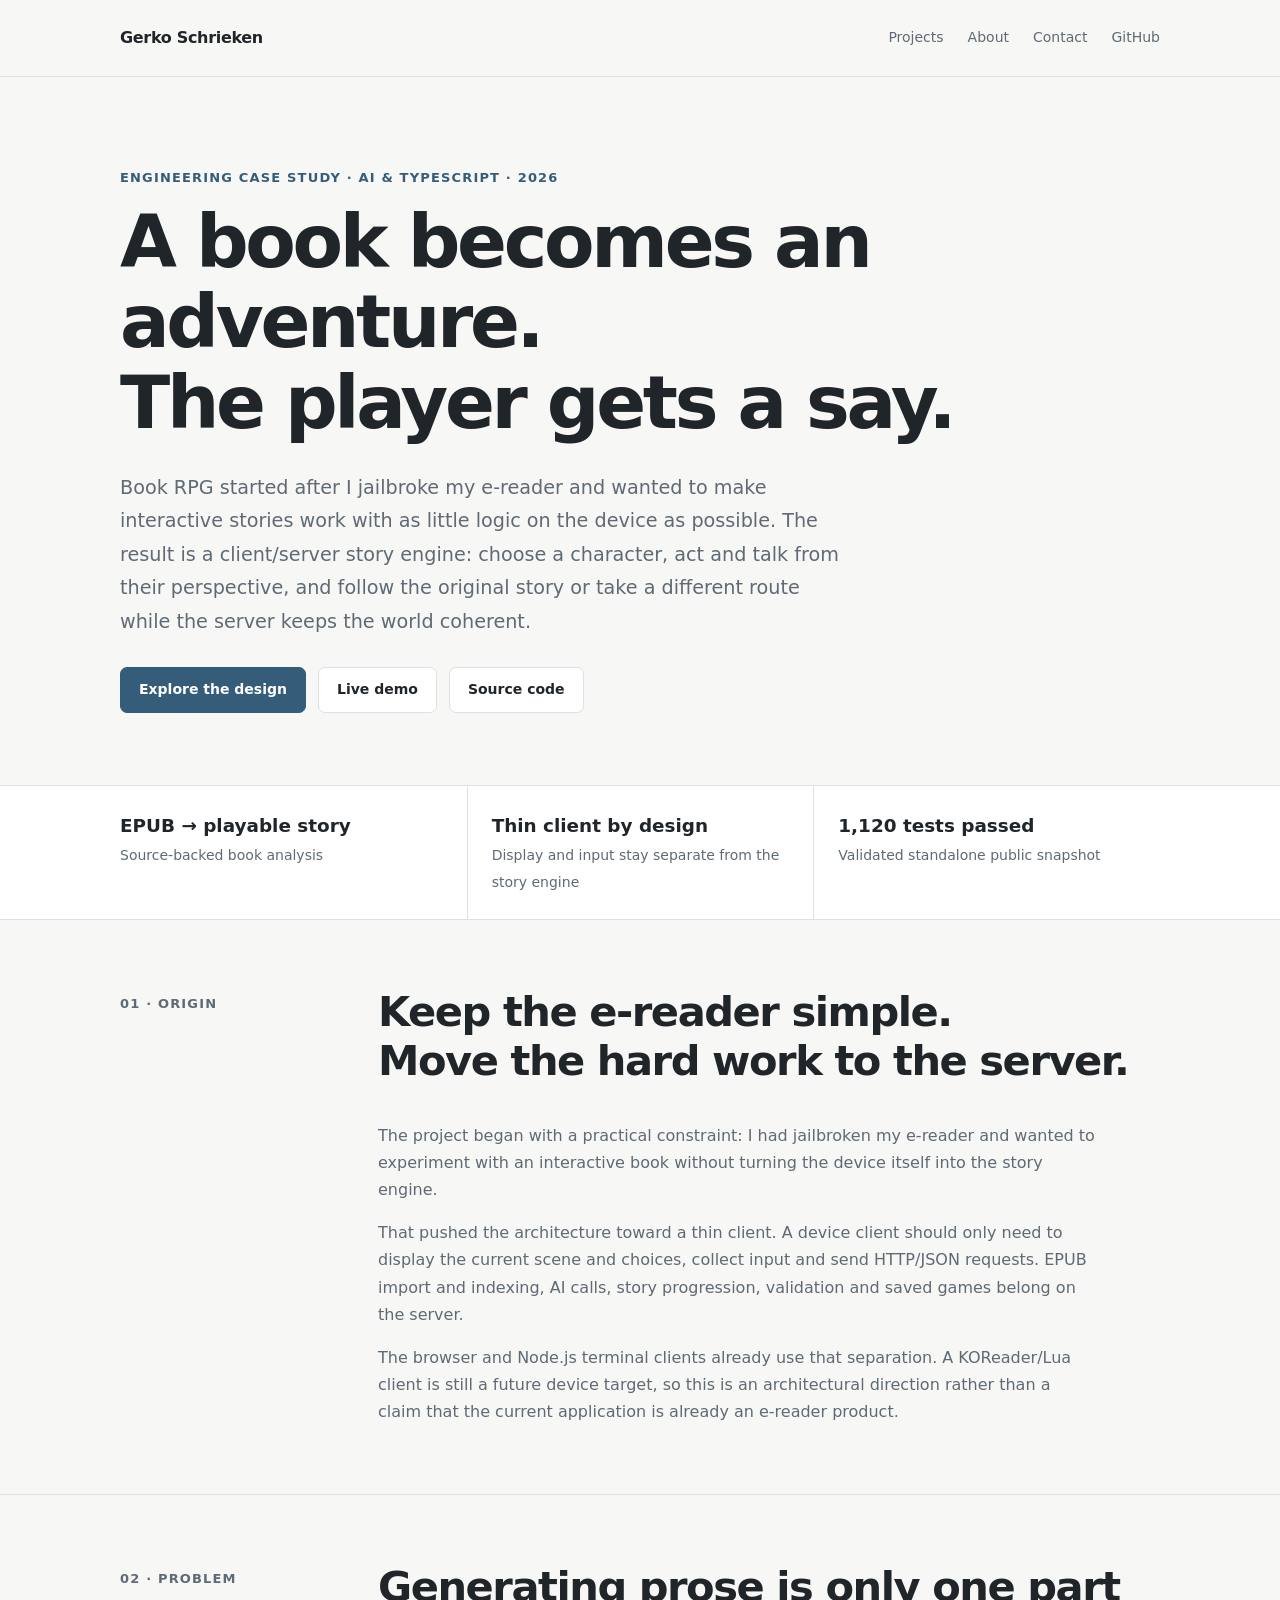
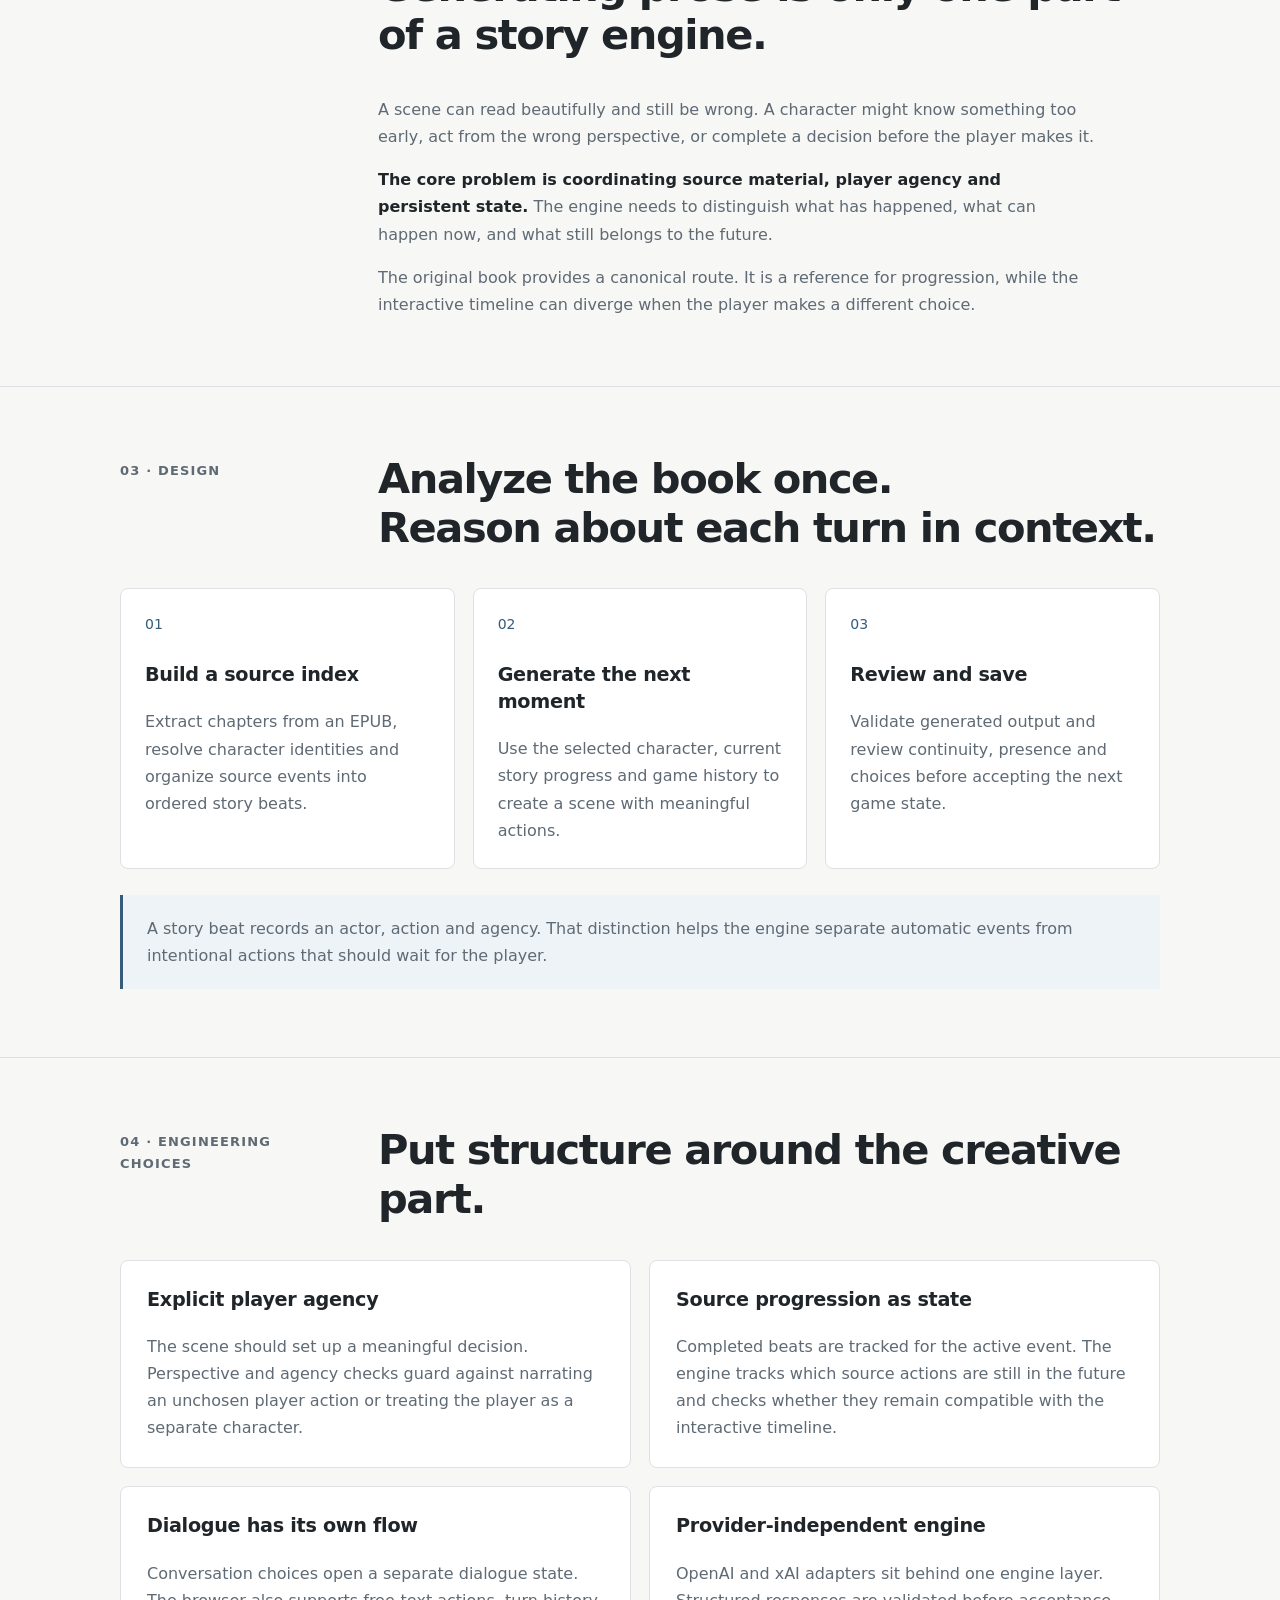
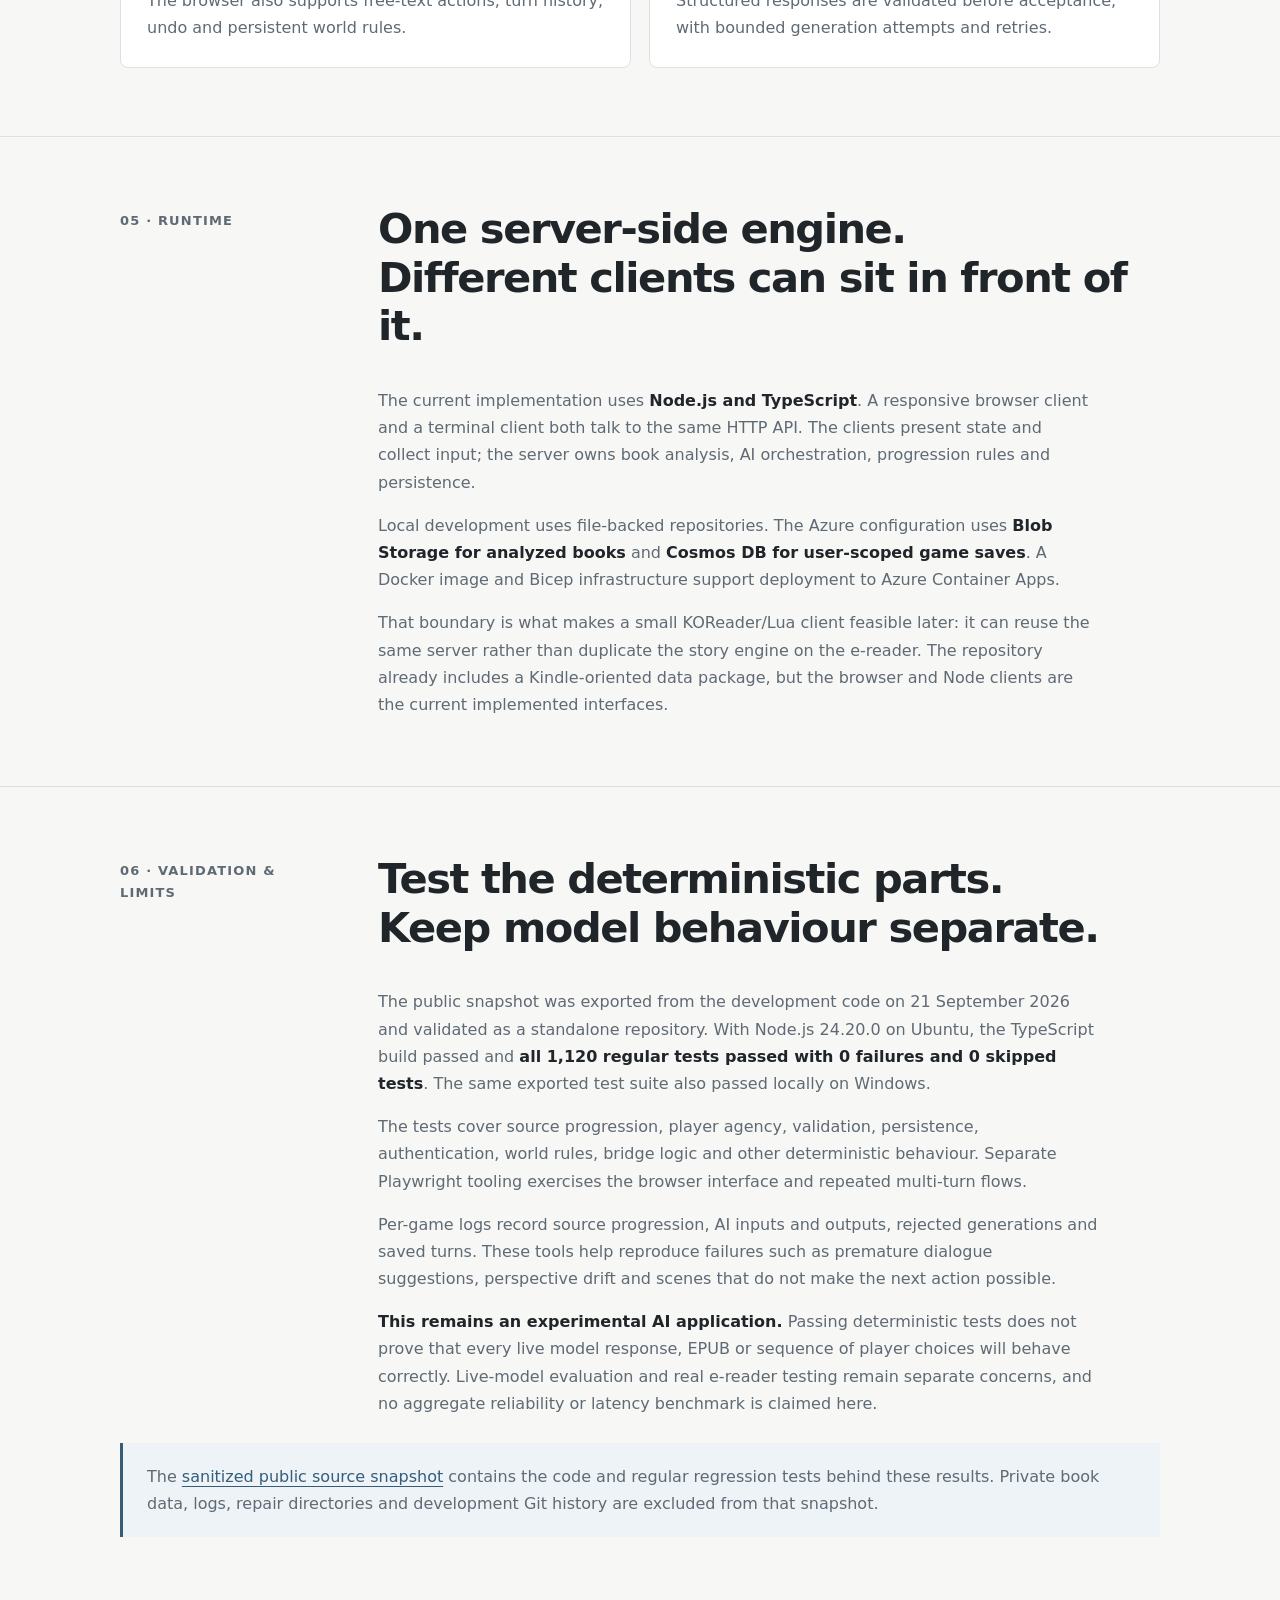
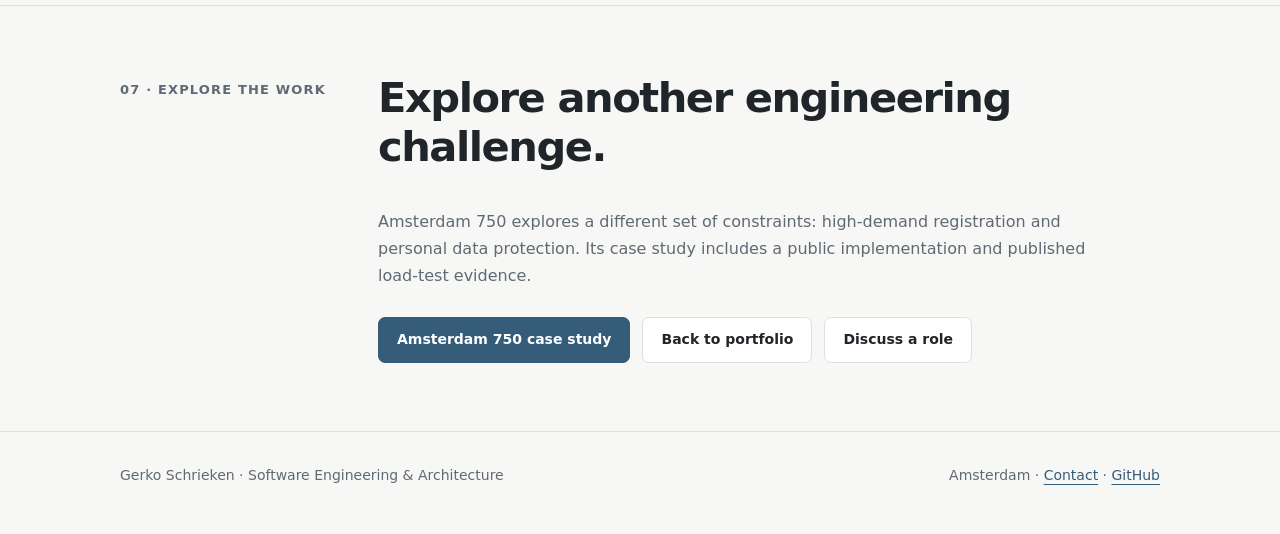
==== book-rpg/index.html @ 4be0a195 "Link Book RPG case study to live demo" ====
<!doctype html><html lang="en"><head><meta charset="utf-8"><meta name="viewport" content="width=device-width,initial-scale=1"><title>Book RPG — Engineering Case Study | Gerko Schrieken</title><meta name="description" content="How a jailbroken e-reader led to a thin-client story engine for EPUB books, with source-aware progression, player agency and a validated TypeScript implementation."><meta property="og:title" content="Book RPG — Engineering Case Study | Gerko Schrieken"><meta property="og:description" content="How a jailbroken e-reader led to a thin-client story engine for EPUB books, with source-aware progression, player agency and a validated TypeScript implementation."><meta property="og:type" content="website"><link rel="icon" href="../favicon.svg"><link rel="stylesheet" href="../styles.css"></head><body><a class="skip" href="#main">Skip to content</a><header class="topbar"><div class="shell topbar-inner"><a class="brand" href="../">Gerko Schrieken</a><nav class="nav" aria-label="Main navigation"><a href="../#projects">Projects</a><a href="../#about">About</a><a href="../#contact">Contact</a><a href="https://github.com/Gozzy82">GitHub</a></nav></div></header><main id="main"><section class="hero shell"><p class="kicker">Engineering case study · AI &amp; TypeScript · 2026</p><h1>A book becomes an adventure.<br>The player gets a say.</h1><p class="hero-copy">Book RPG started after I jailbroke my e-reader and wanted to make interactive stories work with as little logic on the device as possible. The result is a client/server story engine: choose a character, act and talk from their perspective, and follow the original story or take a different route while the server keeps the world coherent.</p><div class="actions"><a class="button primary" href="#design">Explore the design</a><a class="button" href="https://ca-bookrpg-dev.redcliff-978f3203.westeurope.azurecontainerapps.io/">Live demo</a><a class="button" href="https://github.com/Gozzy82/book-rpg-public">Source code</a></div></section>
<div class="strip"><div class="shell strip-inner"><div><strong>EPUB → playable story</strong><span>Source-backed book analysis</span></div><div><strong>Thin client by design</strong><span>Display and input stay separate from the story engine</span></div><div><strong>1,120 tests passed</strong><span>Validated standalone public snapshot</span></div></div></div>
<section class="section" id="origin"><div class="shell"><div class="section-head"><span class="label">01 · Origin</span><h2>Keep the e-reader simple.<br>Move the hard work to the server.</h2></div><div class="content"><p>The project began with a practical constraint: I had jailbroken my e-reader and wanted to experiment with an interactive book without turning the device itself into the story engine.</p><p>That pushed the architecture toward a thin client. A device client should only need to display the current scene and choices, collect input and send HTTP/JSON requests. EPUB import and indexing, AI calls, story progression, validation and saved games belong on the server.</p><p>The browser and Node.js terminal clients already use that separation. A KOReader/Lua client is still a future device target, so this is an architectural direction rather than a claim that the current application is already an e-reader product.</p></div></div></section>
<section class="section" id="problem"><div class="shell"><div class="section-head"><span class="label">02 · Problem</span><h2>Generating prose is only one part of a story engine.</h2></div><div class="content"><p>A scene can read beautifully and still be wrong. A character might know something too early, act from the wrong perspective, or complete a decision before the player makes it.</p><p><strong>The core problem is coordinating source material, player agency and persistent state.</strong> The engine needs to distinguish what has happened, what can happen now, and what still belongs to the future.</p><p>The original book provides a canonical route. It is a reference for progression, while the interactive timeline can diverge when the player makes a different choice.</p></div></div></section>
<section class="section" id="design"><div class="shell"><div class="section-head"><span class="label">03 · Design</span><h2>Analyze the book once.<br>Reason about each turn in context.</h2></div><ol class="process"><li><h3>Build a source index</h3><p>Extract chapters from an EPUB, resolve character identities and organize source events into ordered story beats.</p></li><li><h3>Generate the next moment</h3><p>Use the selected character, current story progress and game history to create a scene with meaningful actions.</p></li><li><h3>Review and save</h3><p>Validate generated output and review continuity, presence and choices before accepting the next game state.</p></li></ol><div class="note">A story beat records an actor, action and agency. That distinction helps the engine separate automatic events from intentional actions that should wait for the player.</div></div></section>
<section class="section"><div class="shell"><div class="section-head"><span class="label">04 · Engineering choices</span><h2>Put structure around the creative part.</h2></div><div class="grid"><article class="card"><h3>Explicit player agency</h3><p>The scene should set up a meaningful decision. Perspective and agency checks guard against narrating an unchosen player action or treating the player as a separate character.</p></article><article class="card"><h3>Source progression as state</h3><p>Completed beats are tracked for the active event. The engine tracks which source actions are still in the future and checks whether they remain compatible with the interactive timeline.</p></article><article class="card"><h3>Dialogue has its own flow</h3><p>Conversation choices open a separate dialogue state. The browser also supports free-text actions, turn history, undo and persistent world rules.</p></article><article class="card"><h3>Provider-independent engine</h3><p>OpenAI and xAI adapters sit behind one engine layer. Structured responses are validated before acceptance, with bounded generation attempts and retries.</p></article></div></div></section>
<section class="section"><div class="shell"><div class="section-head"><span class="label">05 · Runtime</span><h2>One server-side engine.<br>Different clients can sit in front of it.</h2></div><div class="content"><p>The current implementation uses <strong>Node.js and TypeScript</strong>. A responsive browser client and a terminal client both talk to the same HTTP API. The clients present state and collect input; the server owns book analysis, AI orchestration, progression rules and persistence.</p><p>Local development uses file-backed repositories. The Azure configuration uses <strong>Blob Storage for analyzed books</strong> and <strong>Cosmos DB for user-scoped game saves</strong>. A Docker image and Bicep infrastructure support deployment to Azure Container Apps.</p><p>That boundary is what makes a small KOReader/Lua client feasible later: it can reuse the same server rather than duplicate the story engine on the e-reader. The repository already includes a Kindle-oriented data package, but the browser and Node clients are the current implemented interfaces.</p></div></div></section>
<section class="section"><div class="shell"><div class="section-head"><span class="label">06 · Validation &amp; limits</span><h2>Test the deterministic parts.<br>Keep model behaviour separate.</h2></div><div class="content"><p>The public snapshot was exported from the development code on 21 September 2026 and validated as a standalone repository. With Node.js 24.20.0 on Ubuntu, the TypeScript build passed and <strong>all 1,120 regular tests passed with 0 failures and 0 skipped tests</strong>. The same exported test suite also passed locally on Windows.</p><p>The tests cover source progression, player agency, validation, persistence, authentication, world rules, bridge logic and other deterministic behaviour. Separate Playwright tooling exercises the browser interface and repeated multi-turn flows.</p><p>Per-game logs record source progression, AI inputs and outputs, rejected generations and saved turns. These tools help reproduce failures such as premature dialogue suggestions, perspective drift and scenes that do not make the next action possible.</p><p><strong>This remains an experimental AI application.</strong> Passing deterministic tests does not prove that every live model response, EPUB or sequence of player choices will behave correctly. Live-model evaluation and real e-reader testing remain separate concerns, and no aggregate reliability or latency benchmark is claimed here.</p></div><div class="note">The <a href="https://github.com/Gozzy82/book-rpg-public">sanitized public source snapshot</a> contains the code and regular regression tests behind these results. Private book data, logs, repair directories and development Git history are excluded from that snapshot.</div></div></section>
<section class="section"><div class="shell"><div class="section-head"><span class="label">07 · Explore the work</span><h2>Explore another engineering challenge.</h2></div><div class="content"><p>Amsterdam 750 explores a different set of constraints: high-demand registration and personal data protection. Its case study includes a public implementation and published load-test evidence.</p><div class="actions"><a class="button primary" href="https://gozzy82.github.io/amsterdam750-public/">Amsterdam 750 case study</a><a class="button" href="../">Back to portfolio</a><a class="button" href="../#contact">Discuss a role</a></div></div></div></section></main><footer class="footer"><div class="shell footer-inner"><span>Gerko Schrieken · Software Engineering &amp; Architecture</span><span>Amsterdam · <a href="../#contact">Contact</a> · <a href="https://github.com/Gozzy82">GitHub</a></span></div></footer></body></html>
---- styles.css ----
:root{--bg:#f7f7f5;--surface:#fff;--text:#20252a;--muted:#5f6a74;--line:#dde1e4;--accent:#355d7a;--soft:#edf3f7}*{box-sizing:border-box}html{scroll-behavior:smooth;scroll-padding-top:100px}body{margin:0;background:var(--bg);color:var(--text);font:16px/1.7 Inter,ui-sans-serif,system-ui,-apple-system,"Segoe UI",sans-serif}a{color:var(--accent);text-underline-offset:4px}a:hover{text-decoration-thickness:2px}a:focus-visible{outline:3px solid var(--accent);outline-offset:5px}.shell{width:min(1040px,calc(100% - 40px));margin:auto}.topbar{border-bottom:1px solid var(--line);background:var(--bg)}.topbar-inner{min-height:76px;display:flex;justify-content:space-between;align-items:center;gap:24px}.brand{font-weight:650;color:var(--text);text-decoration:none;letter-spacing:-.02em}.nav{display:flex;gap:24px;flex-wrap:wrap}.nav a{font-size:.875rem;color:var(--muted);text-decoration:none}.nav a[aria-current]{color:var(--accent);text-decoration:underline}.hero{padding:90px 0 72px}.kicker,.label{font-size:.8125rem;font-weight:650;letter-spacing:.09em;text-transform:uppercase;color:var(--accent)}h1,h2,h3,p{margin-top:0}h1{font-size:clamp(2.7rem,6.1vw,4.6rem);line-height:1.09;letter-spacing:-.045em;font-weight:650;max-width:890px;margin-bottom:28px}h2{font-size:clamp(1.8rem,3.5vw,2.6rem);line-height:1.17;letter-spacing:-.035em;font-weight:620}h3{font-size:1.2rem;line-height:1.4;letter-spacing:-.015em}.hero-copy{font-size:1.2rem;line-height:1.75;color:var(--muted);max-width:720px}.actions{display:flex;gap:12px;flex-wrap:wrap;margin-top:28px}.button{display:inline-flex;align-items:center;min-height:46px;padding:8px 18px;border:1px solid var(--line);border-radius:7px;background:white;text-decoration:none;color:var(--text);font-size:.875rem;font-weight:600}.primary{background:var(--accent);border-color:var(--accent);color:white}.button:hover{border-color:var(--accent)}.section{border-top:1px solid var(--line);padding:68px 0}.section-head{display:grid;grid-template-columns:210px 1fr;gap:48px;margin-bottom:36px}.section-head h2{margin:0}.section-head .label{color:var(--muted);padding-top:5px}.projects{display:grid;grid-template-columns:1fr 1fr;gap:22px}.project{background:var(--surface);border:1px solid var(--line);border-radius:9px;padding:30px;display:flex;flex-direction:column;border-top:3px solid var(--accent)}.project .number{font-size:.8125rem;letter-spacing:.06em;color:var(--muted);margin-bottom:30px}.project h3{font-size:2rem;margin-bottom:12px}.project p{color:var(--muted)}.project .actions{margin-top:auto;padding-top:12px}.tags{display:flex;gap:8px 14px;flex-wrap:wrap;margin:8px 0 26px;font-size:.875rem;color:var(--accent)}.evidence{border-block:1px solid var(--line);padding:16px 0;margin:4px 0 22px;font-size:.875rem;color:var(--muted)}.evidence strong{color:var(--text)}.content{max-width:720px;margin-left:258px;color:var(--muted)}.content strong{color:var(--text)}.content p:last-child{margin-bottom:0}.grid{display:grid;grid-template-columns:1fr 1fr;gap:18px}.card{border:1px solid var(--line);border-radius:8px;background:white;padding:26px}.card p{color:var(--muted);margin-bottom:0}.strip{background:white;border-top:1px solid var(--line)}.strip-inner{display:grid;grid-template-columns:repeat(3,1fr)}.strip-inner div{padding:24px}.strip-inner div:first-child{padding-left:0}.strip-inner div+div{border-left:1px solid var(--line)}.strip strong{display:block;font-size:1.15rem}.strip span{font-size:.875rem;color:var(--muted)}.note{background:var(--soft);border-left:3px solid var(--accent);padding:20px 24px;color:var(--muted);margin-top:26px}.process{list-style:none;padding:0;margin:0;display:grid;grid-template-columns:repeat(3,1fr);gap:18px;counter-reset:step}.process li{padding:24px;background:white;border:1px solid var(--line);border-radius:8px;counter-increment:step}.process li:before{content:'0' counter(step);color:var(--accent);font-size:.875rem;display:block;margin-bottom:25px}.process p{color:var(--muted);margin:0}.footer{border-top:1px solid var(--line);padding:32px 0 46px;color:var(--muted);font-size:.875rem}.footer-inner{display:flex;justify-content:space-between;gap:20px;flex-wrap:wrap}.skip{position:absolute;left:20px;top:-100px;padding:10px;background:white;z-index:20}.skip:focus{top:10px}code{font-size:.9em;overflow-wrap:anywhere}@media(max-width:720px){.topbar-inner{align-items:flex-start;padding-block:20px;flex-direction:column;gap:10px}.nav{gap:18px}.hero{padding:54px 0}.section{padding:48px 0}.section-head{grid-template-columns:1fr;gap:12px}.content{margin-left:0}.projects,.grid,.process{grid-template-columns:1fr}.project{padding:24px}.strip-inner{grid-template-columns:1fr}.strip-inner div,.strip-inner div:first-child{padding:18px 0}.strip-inner div+div{border-left:0;border-top:1px solid var(--line)}}@media(prefers-reduced-motion:reduce){html{scroll-behavior:auto}}

/* Keep the availability note visible without introducing a new visual theme. */
.availability {
  border-left: 3px solid var(--accent);
  padding-left: 14px;
  color: var(--text);
  font-weight: 600;
  max-width: 720px;
}
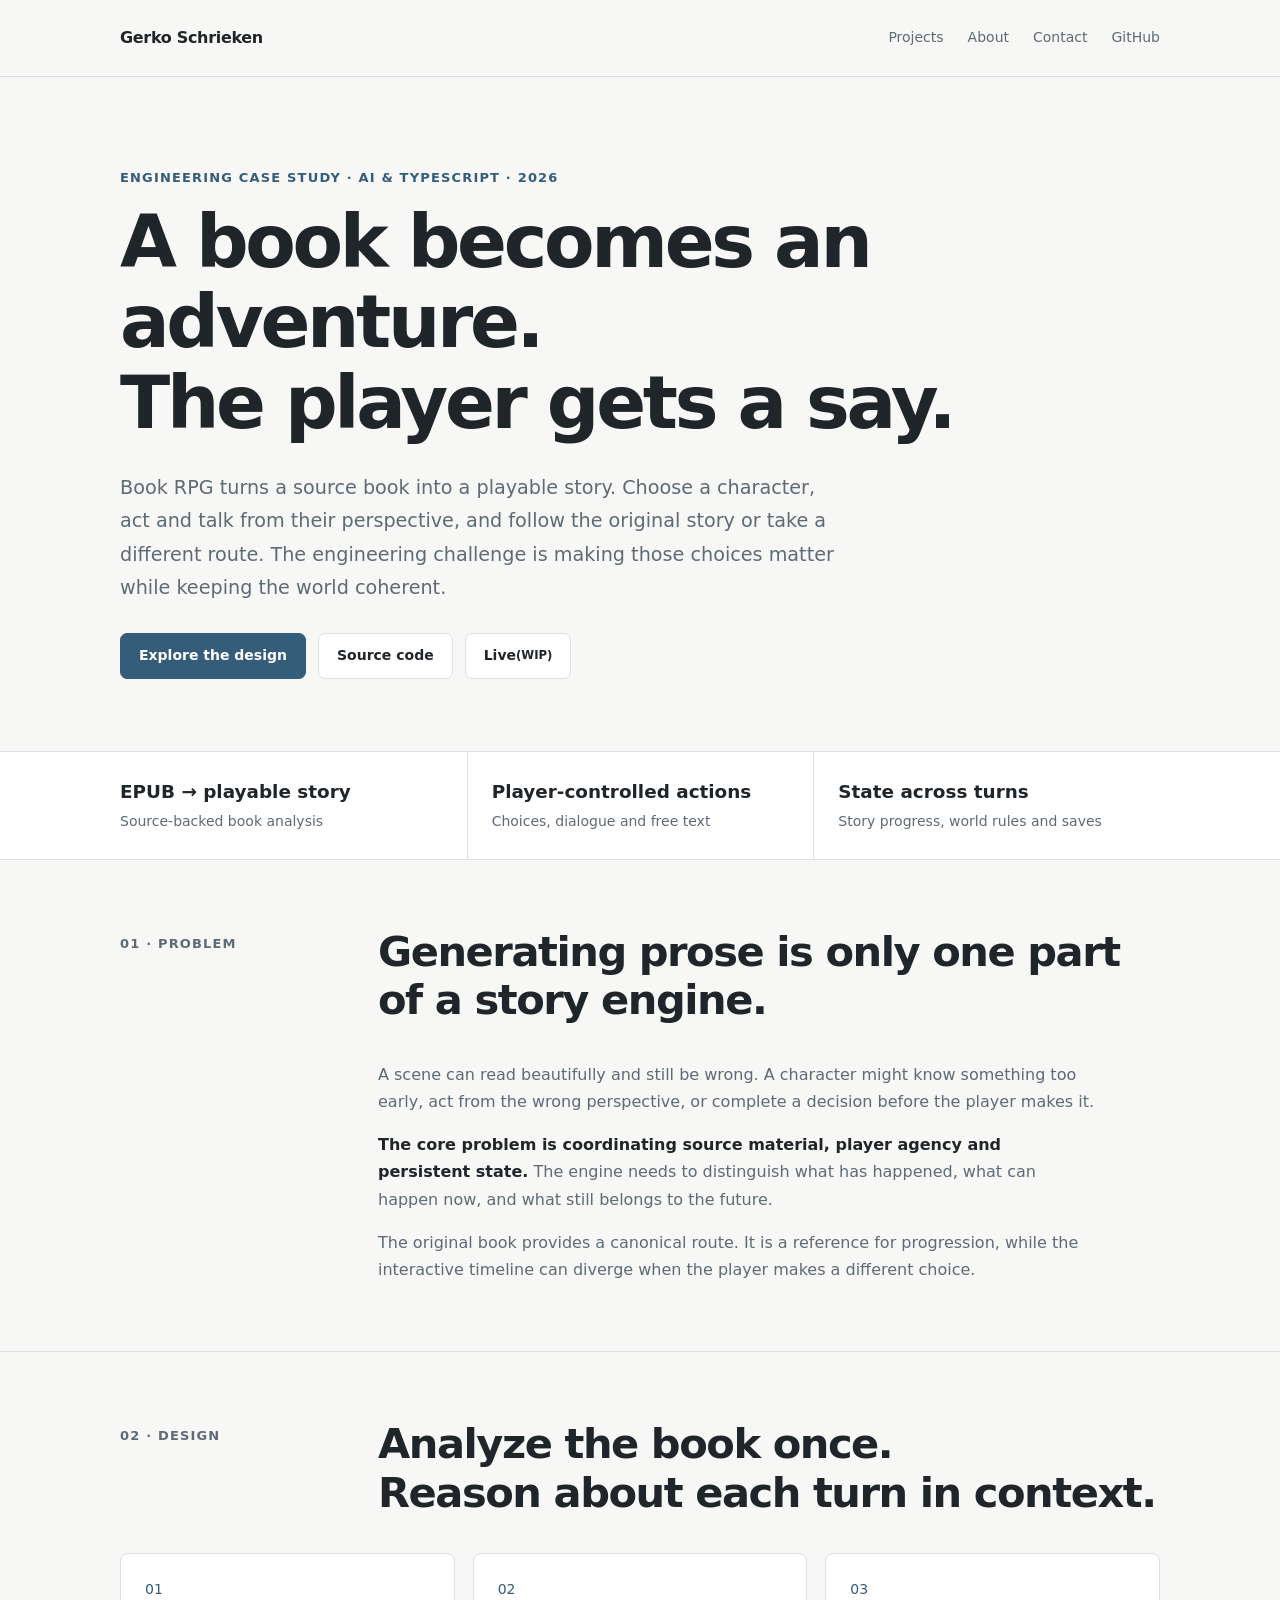
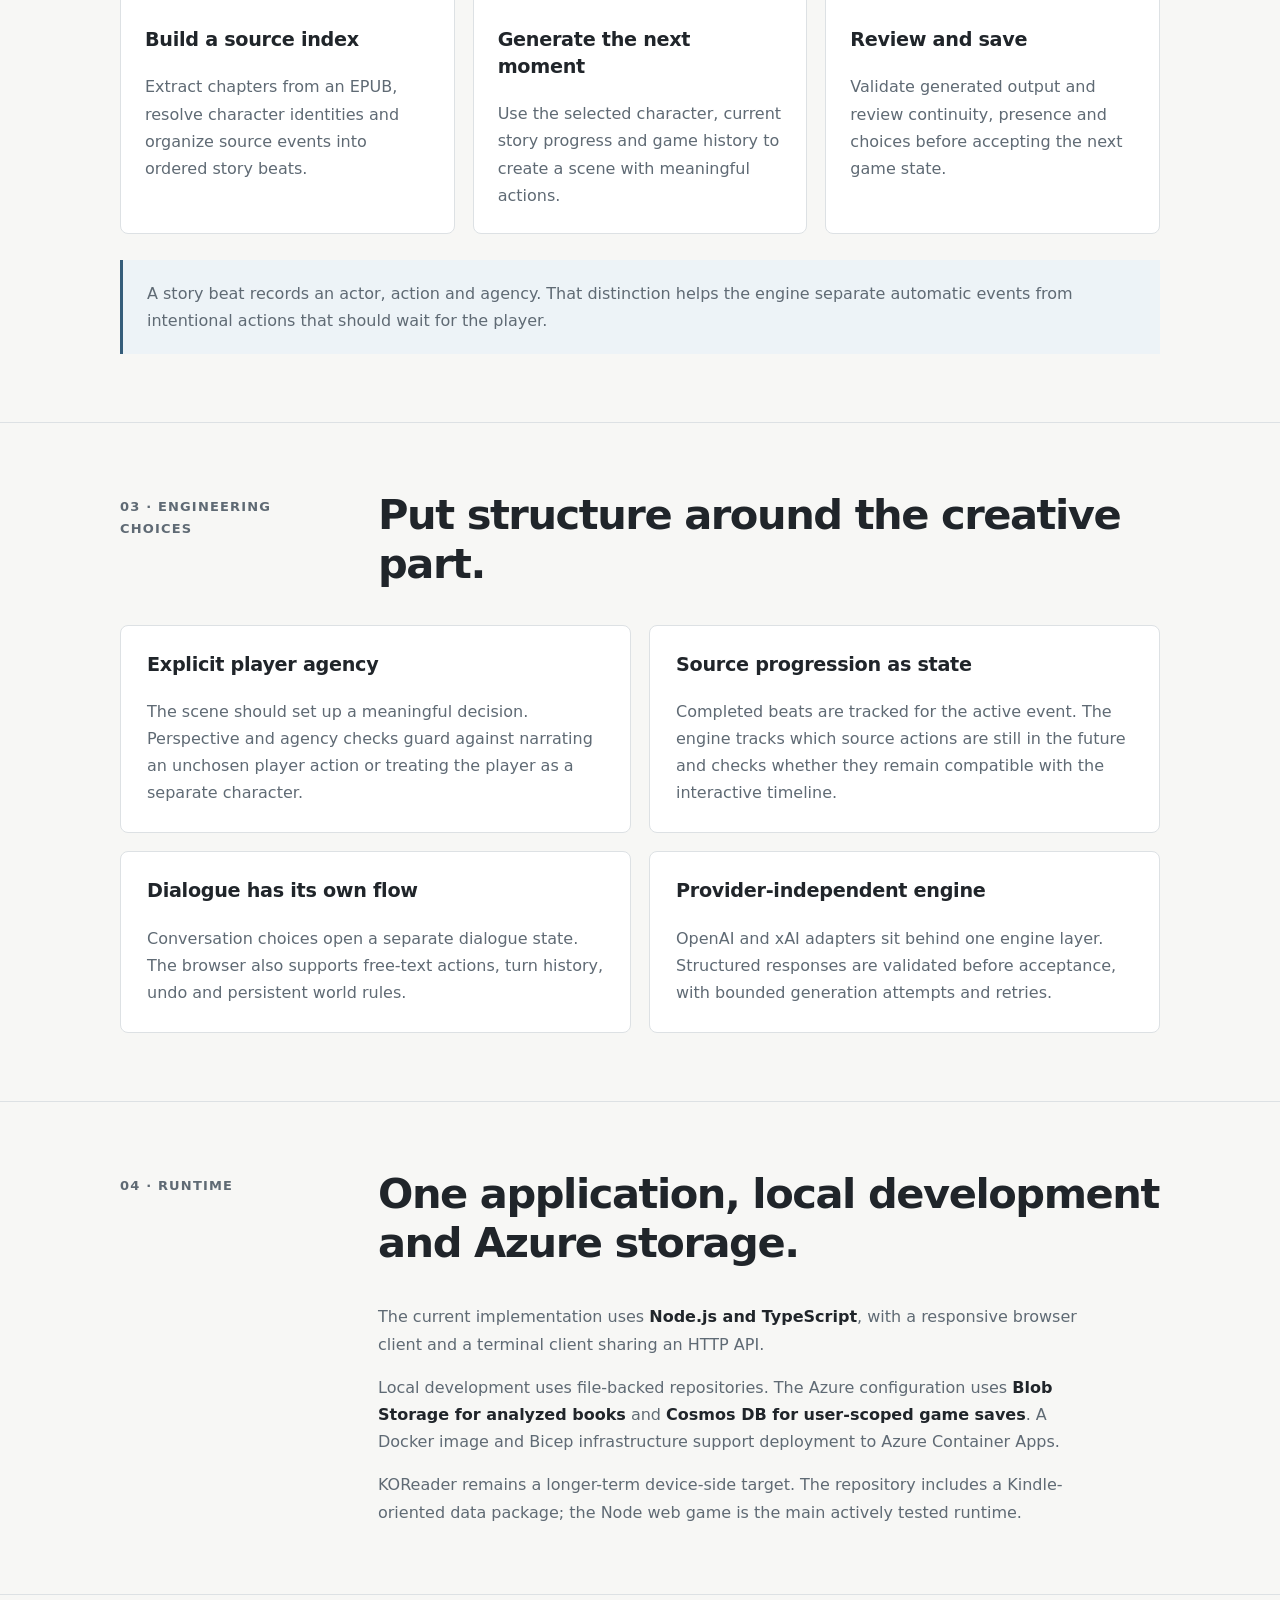
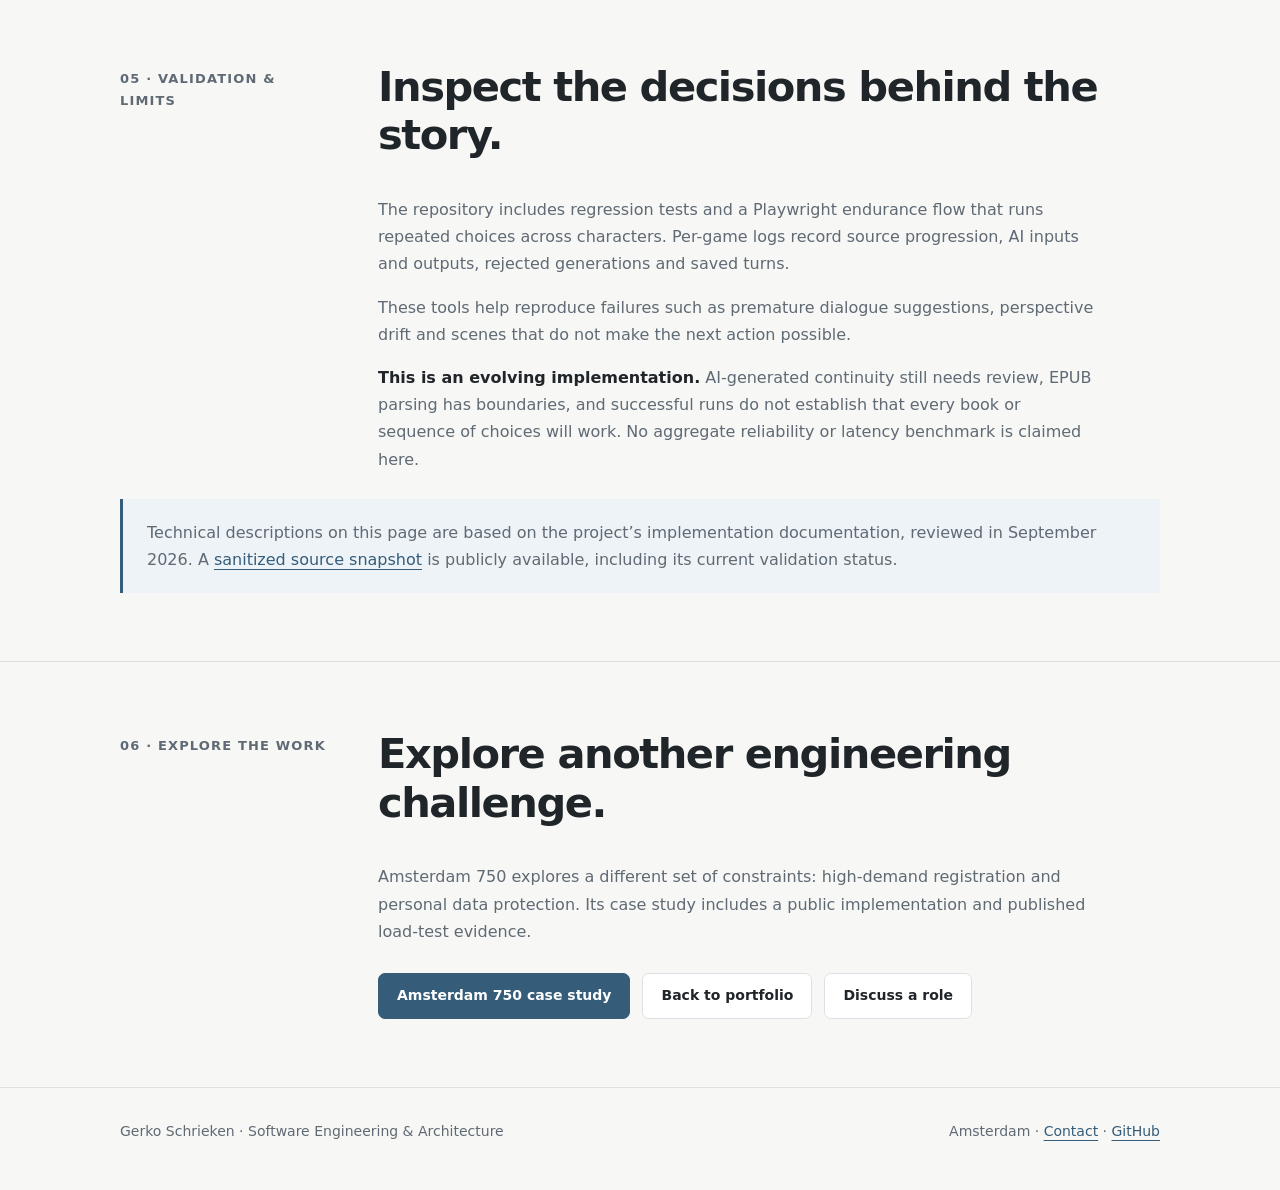
==== commit 23687bee: "url erbij" ====
--- a/book-rpg/index.html
+++ b/book-rpg/index.html
@@ -1,9 +1,12 @@
-<!doctype html><html lang="en"><head><meta charset="utf-8"><meta name="viewport" content="width=device-width,initial-scale=1"><title>Book RPG — Engineering Case Study | Gerko Schrieken</title><meta name="description" content="How a jailbroken e-reader led to a thin-client story engine for EPUB books, with source-aware progression, player agency and a validated TypeScript implementation."><meta property="og:title" content="Book RPG — Engineering Case Study | Gerko Schrieken"><meta property="og:description" content="How a jailbroken e-reader led to a thin-client story engine for EPUB books, with source-aware progression, player agency and a validated TypeScript implementation."><meta property="og:type" content="website"><link rel="icon" href="../favicon.svg"><link rel="stylesheet" href="../styles.css"></head><body><a class="skip" href="#main">Skip to content</a><header class="topbar"><div class="shell topbar-inner"><a class="brand" href="../">Gerko Schrieken</a><nav class="nav" aria-label="Main navigation"><a href="../#projects">Projects</a><a href="../#about">About</a><a href="../#contact">Contact</a><a href="https://github.com/Gozzy82">GitHub</a></nav></div></header><main id="main"><section class="hero shell"><p class="kicker">Engineering case study · AI &amp; TypeScript · 2026</p><h1>A book becomes an adventure.<br>The player gets a say.</h1><p class="hero-copy">Book RPG started after I jailbroke my e-reader and wanted to make interactive stories work with as little logic on the device as possible. The result is a client/server story engine: choose a character, act and talk from their perspective, and follow the original story or take a different route while the server keeps the world coherent.</p><div class="actions"><a class="button primary" href="#design">Explore the design</a><a class="button" href="https://ca-bookrpg-dev.redcliff-978f3203.westeurope.azurecontainerapps.io/">Live demo</a><a class="button" href="https://github.com/Gozzy82/book-rpg-public">Source code</a></div></section>
-<div class="strip"><div class="shell strip-inner"><div><strong>EPUB → playable story</strong><span>Source-backed book analysis</span></div><div><strong>Thin client by design</strong><span>Display and input stay separate from the story engine</span></div><div><strong>1,120 tests passed</strong><span>Validated standalone public snapshot</span></div></div></div>
-<section class="section" id="origin"><div class="shell"><div class="section-head"><span class="label">01 · Origin</span><h2>Keep the e-reader simple.<br>Move the hard work to the server.</h2></div><div class="content"><p>The project began with a practical constraint: I had jailbroken my e-reader and wanted to experiment with an interactive book without turning the device itself into the story engine.</p><p>That pushed the architecture toward a thin client. A device client should only need to display the current scene and choices, collect input and send HTTP/JSON requests. EPUB import and indexing, AI calls, story progression, validation and saved games belong on the server.</p><p>The browser and Node.js terminal clients already use that separation. A KOReader/Lua client is still a future device target, so this is an architectural direction rather than a claim that the current application is already an e-reader product.</p></div></div></section>
-<section class="section" id="problem"><div class="shell"><div class="section-head"><span class="label">02 · Problem</span><h2>Generating prose is only one part of a story engine.</h2></div><div class="content"><p>A scene can read beautifully and still be wrong. A character might know something too early, act from the wrong perspective, or complete a decision before the player makes it.</p><p><strong>The core problem is coordinating source material, player agency and persistent state.</strong> The engine needs to distinguish what has happened, what can happen now, and what still belongs to the future.</p><p>The original book provides a canonical route. It is a reference for progression, while the interactive timeline can diverge when the player makes a different choice.</p></div></div></section>
-<section class="section" id="design"><div class="shell"><div class="section-head"><span class="label">03 · Design</span><h2>Analyze the book once.<br>Reason about each turn in context.</h2></div><ol class="process"><li><h3>Build a source index</h3><p>Extract chapters from an EPUB, resolve character identities and organize source events into ordered story beats.</p></li><li><h3>Generate the next moment</h3><p>Use the selected character, current story progress and game history to create a scene with meaningful actions.</p></li><li><h3>Review and save</h3><p>Validate generated output and review continuity, presence and choices before accepting the next game state.</p></li></ol><div class="note">A story beat records an actor, action and agency. That distinction helps the engine separate automatic events from intentional actions that should wait for the player.</div></div></section>
-<section class="section"><div class="shell"><div class="section-head"><span class="label">04 · Engineering choices</span><h2>Put structure around the creative part.</h2></div><div class="grid"><article class="card"><h3>Explicit player agency</h3><p>The scene should set up a meaningful decision. Perspective and agency checks guard against narrating an unchosen player action or treating the player as a separate character.</p></article><article class="card"><h3>Source progression as state</h3><p>Completed beats are tracked for the active event. The engine tracks which source actions are still in the future and checks whether they remain compatible with the interactive timeline.</p></article><article class="card"><h3>Dialogue has its own flow</h3><p>Conversation choices open a separate dialogue state. The browser also supports free-text actions, turn history, undo and persistent world rules.</p></article><article class="card"><h3>Provider-independent engine</h3><p>OpenAI and xAI adapters sit behind one engine layer. Structured responses are validated before acceptance, with bounded generation attempts and retries.</p></article></div></div></section>
-<section class="section"><div class="shell"><div class="section-head"><span class="label">05 · Runtime</span><h2>One server-side engine.<br>Different clients can sit in front of it.</h2></div><div class="content"><p>The current implementation uses <strong>Node.js and TypeScript</strong>. A responsive browser client and a terminal client both talk to the same HTTP API. The clients present state and collect input; the server owns book analysis, AI orchestration, progression rules and persistence.</p><p>Local development uses file-backed repositories. The Azure configuration uses <strong>Blob Storage for analyzed books</strong> and <strong>Cosmos DB for user-scoped game saves</strong>. A Docker image and Bicep infrastructure support deployment to Azure Container Apps.</p><p>That boundary is what makes a small KOReader/Lua client feasible later: it can reuse the same server rather than duplicate the story engine on the e-reader. The repository already includes a Kindle-oriented data package, but the browser and Node clients are the current implemented interfaces.</p></div></div></section>
-<section class="section"><div class="shell"><div class="section-head"><span class="label">06 · Validation &amp; limits</span><h2>Test the deterministic parts.<br>Keep model behaviour separate.</h2></div><div class="content"><p>The public snapshot was exported from the development code on 21 September 2026 and validated as a standalone repository. With Node.js 24.20.0 on Ubuntu, the TypeScript build passed and <strong>all 1,120 regular tests passed with 0 failures and 0 skipped tests</strong>. The same exported test suite also passed locally on Windows.</p><p>The tests cover source progression, player agency, validation, persistence, authentication, world rules, bridge logic and other deterministic behaviour. Separate Playwright tooling exercises the browser interface and repeated multi-turn flows.</p><p>Per-game logs record source progression, AI inputs and outputs, rejected generations and saved turns. These tools help reproduce failures such as premature dialogue suggestions, perspective drift and scenes that do not make the next action possible.</p><p><strong>This remains an experimental AI application.</strong> Passing deterministic tests does not prove that every live model response, EPUB or sequence of player choices will behave correctly. Live-model evaluation and real e-reader testing remain separate concerns, and no aggregate reliability or latency benchmark is claimed here.</p></div><div class="note">The <a href="https://github.com/Gozzy82/book-rpg-public">sanitized public source snapshot</a> contains the code and regular regression tests behind these results. Private book data, logs, repair directories and development Git history are excluded from that snapshot.</div></div></section>
-<section class="section"><div class="shell"><div class="section-head"><span class="label">07 · Explore the work</span><h2>Explore another engineering challenge.</h2></div><div class="content"><p>Amsterdam 750 explores a different set of constraints: high-demand registration and personal data protection. Its case study includes a public implementation and published load-test evidence.</p><div class="actions"><a class="button primary" href="https://gozzy82.github.io/amsterdam750-public/">Amsterdam 750 case study</a><a class="button" href="../">Back to portfolio</a><a class="button" href="../#contact">Discuss a role</a></div></div></div></section></main><footer class="footer"><div class="shell footer-inner"><span>Gerko Schrieken · Software Engineering &amp; Architecture</span><span>Amsterdam · <a href="../#contact">Contact</a> · <a href="https://github.com/Gozzy82">GitHub</a></span></div></footer></body></html>+<!doctype html><html lang="en"><head><meta charset="utf-8"><meta name="viewport" content="width=device-width,initial-scale=1"><title>Book RPG — Engineering Case Study | Gerko Schrieken</title><meta name="description" content="Turning EPUB books into playable stories with source-aware progression, player agency and persistent state."><meta property="og:title" content="Book RPG — Engineering Case Study | Gerko Schrieken"><meta property="og:description" content="Turning EPUB books into playable stories with source-aware progression, player agency and persistent state."><meta property="og:type" content="website"><link rel="icon" href="../favicon.svg"><link rel="stylesheet" href="../styles.css"></head><body><a class="skip" href="#main">Skip to content</a><header class="topbar"><div class="shell topbar-inner"><a class="brand" href="../">Gerko Schrieken</a><nav class="nav" aria-label="Main navigation"><a href="../#projects">Projects</a><a href="../#about">About</a><a href="../#contact">Contact</a><a href="https://github.com/Gozzy82">GitHub</a></nav></div></header><main id="main"><section class="hero shell"><p class="kicker">Engineering case study · AI &amp; TypeScript · 2026</p><h1>A book becomes an adventure.<br>The player gets a say.</h1><p class="hero-copy">Book RPG turns a source book into a playable story. Choose a character, act and talk from their perspective, and follow the original story or take a different route. The engineering challenge is making those choices matter while keeping the world coherent.</p><div class="actions"><a class="button primary" href="#design">Explore the design</a>
+
+<a class="button" href="https://github.com/Gozzy82/book-rpg-public">Source code</a>
+<a class="button" href="https://ca-bookrpg-dev.redcliff-978f3203.westeurope.azurecontainerapps.io/">Live<sup>(WIP)</sup></a>
+</div></section>
+<div class="strip"><div class="shell strip-inner"><div><strong>EPUB → playable story</strong><span>Source-backed book analysis</span></div><div><strong>Player-controlled actions</strong><span>Choices, dialogue and free text</span></div><div><strong>State across turns</strong><span>Story progress, world rules and saves</span></div></div></div>
+<section class="section" id="problem"><div class="shell"><div class="section-head"><span class="label">01 · Problem</span><h2>Generating prose is only one part of a story engine.</h2></div><div class="content"><p>A scene can read beautifully and still be wrong. A character might know something too early, act from the wrong perspective, or complete a decision before the player makes it.</p><p><strong>The core problem is coordinating source material, player agency and persistent state.</strong> The engine needs to distinguish what has happened, what can happen now, and what still belongs to the future.</p><p>The original book provides a canonical route. It is a reference for progression, while the interactive timeline can diverge when the player makes a different choice.</p></div></div></section>
+<section class="section" id="design"><div class="shell"><div class="section-head"><span class="label">02 · Design</span><h2>Analyze the book once.<br>Reason about each turn in context.</h2></div><ol class="process"><li><h3>Build a source index</h3><p>Extract chapters from an EPUB, resolve character identities and organize source events into ordered story beats.</p></li><li><h3>Generate the next moment</h3><p>Use the selected character, current story progress and game history to create a scene with meaningful actions.</p></li><li><h3>Review and save</h3><p>Validate generated output and review continuity, presence and choices before accepting the next game state.</p></li></ol><div class="note">A story beat records an actor, action and agency. That distinction helps the engine separate automatic events from intentional actions that should wait for the player.</div></div></section>
+<section class="section"><div class="shell"><div class="section-head"><span class="label">03 · Engineering choices</span><h2>Put structure around the creative part.</h2></div><div class="grid"><article class="card"><h3>Explicit player agency</h3><p>The scene should set up a meaningful decision. Perspective and agency checks guard against narrating an unchosen player action or treating the player as a separate character.</p></article><article class="card"><h3>Source progression as state</h3><p>Completed beats are tracked for the active event. The engine tracks which source actions are still in the future and checks whether they remain compatible with the interactive timeline.</p></article><article class="card"><h3>Dialogue has its own flow</h3><p>Conversation choices open a separate dialogue state. The browser also supports free-text actions, turn history, undo and persistent world rules.</p></article><article class="card"><h3>Provider-independent engine</h3><p>OpenAI and xAI adapters sit behind one engine layer. Structured responses are validated before acceptance, with bounded generation attempts and retries.</p></article></div></div></section>
+<section class="section"><div class="shell"><div class="section-head"><span class="label">04 · Runtime</span><h2>One application, local development and Azure storage.</h2></div><div class="content"><p>The current implementation uses <strong>Node.js and TypeScript</strong>, with a responsive browser client and a terminal client sharing an HTTP API.</p><p>Local development uses file-backed repositories. The Azure configuration uses <strong>Blob Storage for analyzed books</strong> and <strong>Cosmos DB for user-scoped game saves</strong>. A Docker image and Bicep infrastructure support deployment to Azure Container Apps.</p><p>KOReader remains a longer-term device-side target. The repository includes a Kindle-oriented data package; the Node web game is the main actively tested runtime.</p></div></div></section>
+<section class="section"><div class="shell"><div class="section-head"><span class="label">05 · Validation &amp; limits</span><h2>Inspect the decisions behind the story.</h2></div><div class="content"><p>The repository includes regression tests and a Playwright endurance flow that runs repeated choices across characters. Per-game logs record source progression, AI inputs and outputs, rejected generations and saved turns.</p><p>These tools help reproduce failures such as premature dialogue suggestions, perspective drift and scenes that do not make the next action possible.</p><p><strong>This is an evolving implementation.</strong> AI-generated continuity still needs review, EPUB parsing has boundaries, and successful runs do not establish that every book or sequence of choices will work. No aggregate reliability or latency benchmark is claimed here.</p></div><div class="note">Technical descriptions on this page are based on the project’s implementation documentation, reviewed in September 2026. A <a href="https://github.com/Gozzy82/book-rpg-public">sanitized source snapshot</a> is publicly available, including its current validation status.</div></div></section>
+<section class="section"><div class="shell"><div class="section-head"><span class="label">06 · Explore the work</span><h2>Explore another engineering challenge.</h2></div><div class="content"><p>Amsterdam 750 explores a different set of constraints: high-demand registration and personal data protection. Its case study includes a public implementation and published load-test evidence.</p><div class="actions"><a class="button primary" href="https://gozzy82.github.io/amsterdam750-public/">Amsterdam 750 case study</a><a class="button" href="../">Back to portfolio</a><a class="button" href="../#contact">Discuss a role</a></div></div></div></section></main><footer class="footer"><div class="shell footer-inner"><span>Gerko Schrieken · Software Engineering &amp; Architecture</span><span>Amsterdam · <a href="../#contact">Contact</a> · <a href="https://github.com/Gozzy82">GitHub</a></span></div></footer></body></html>
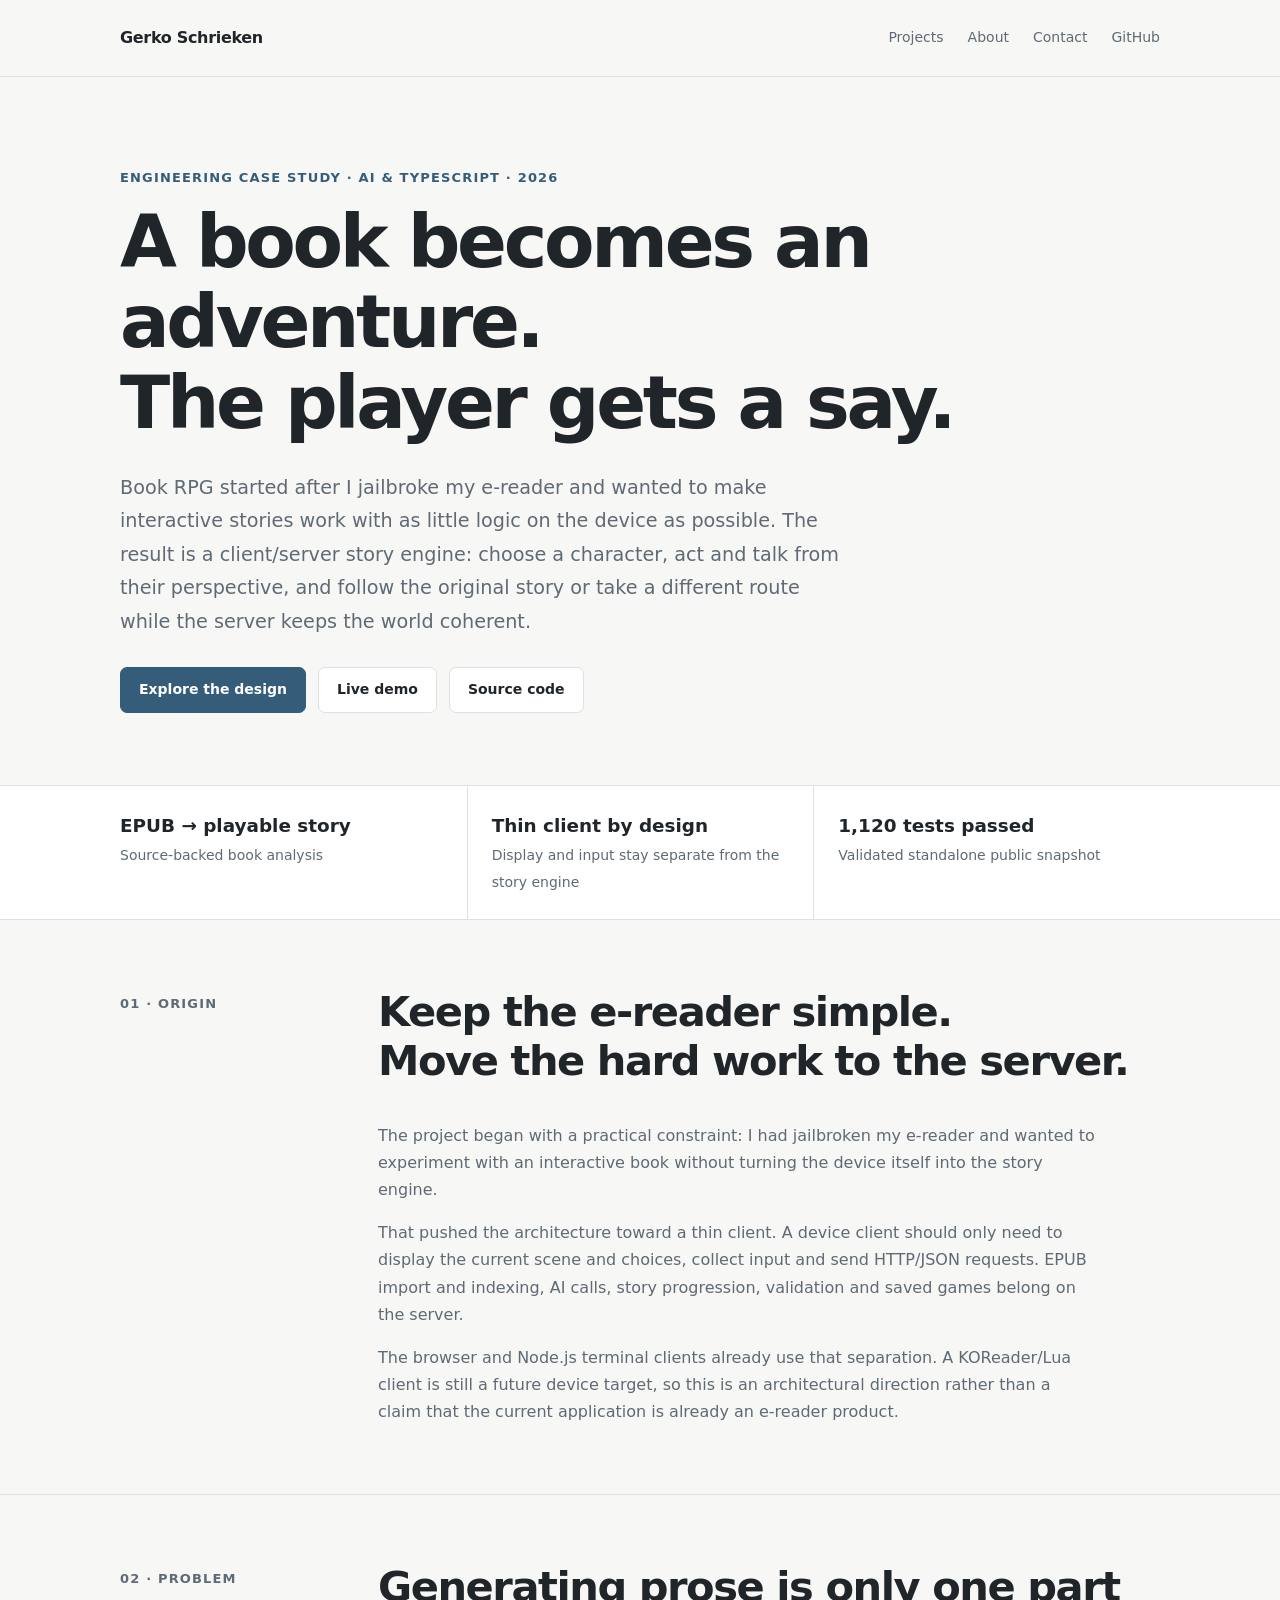
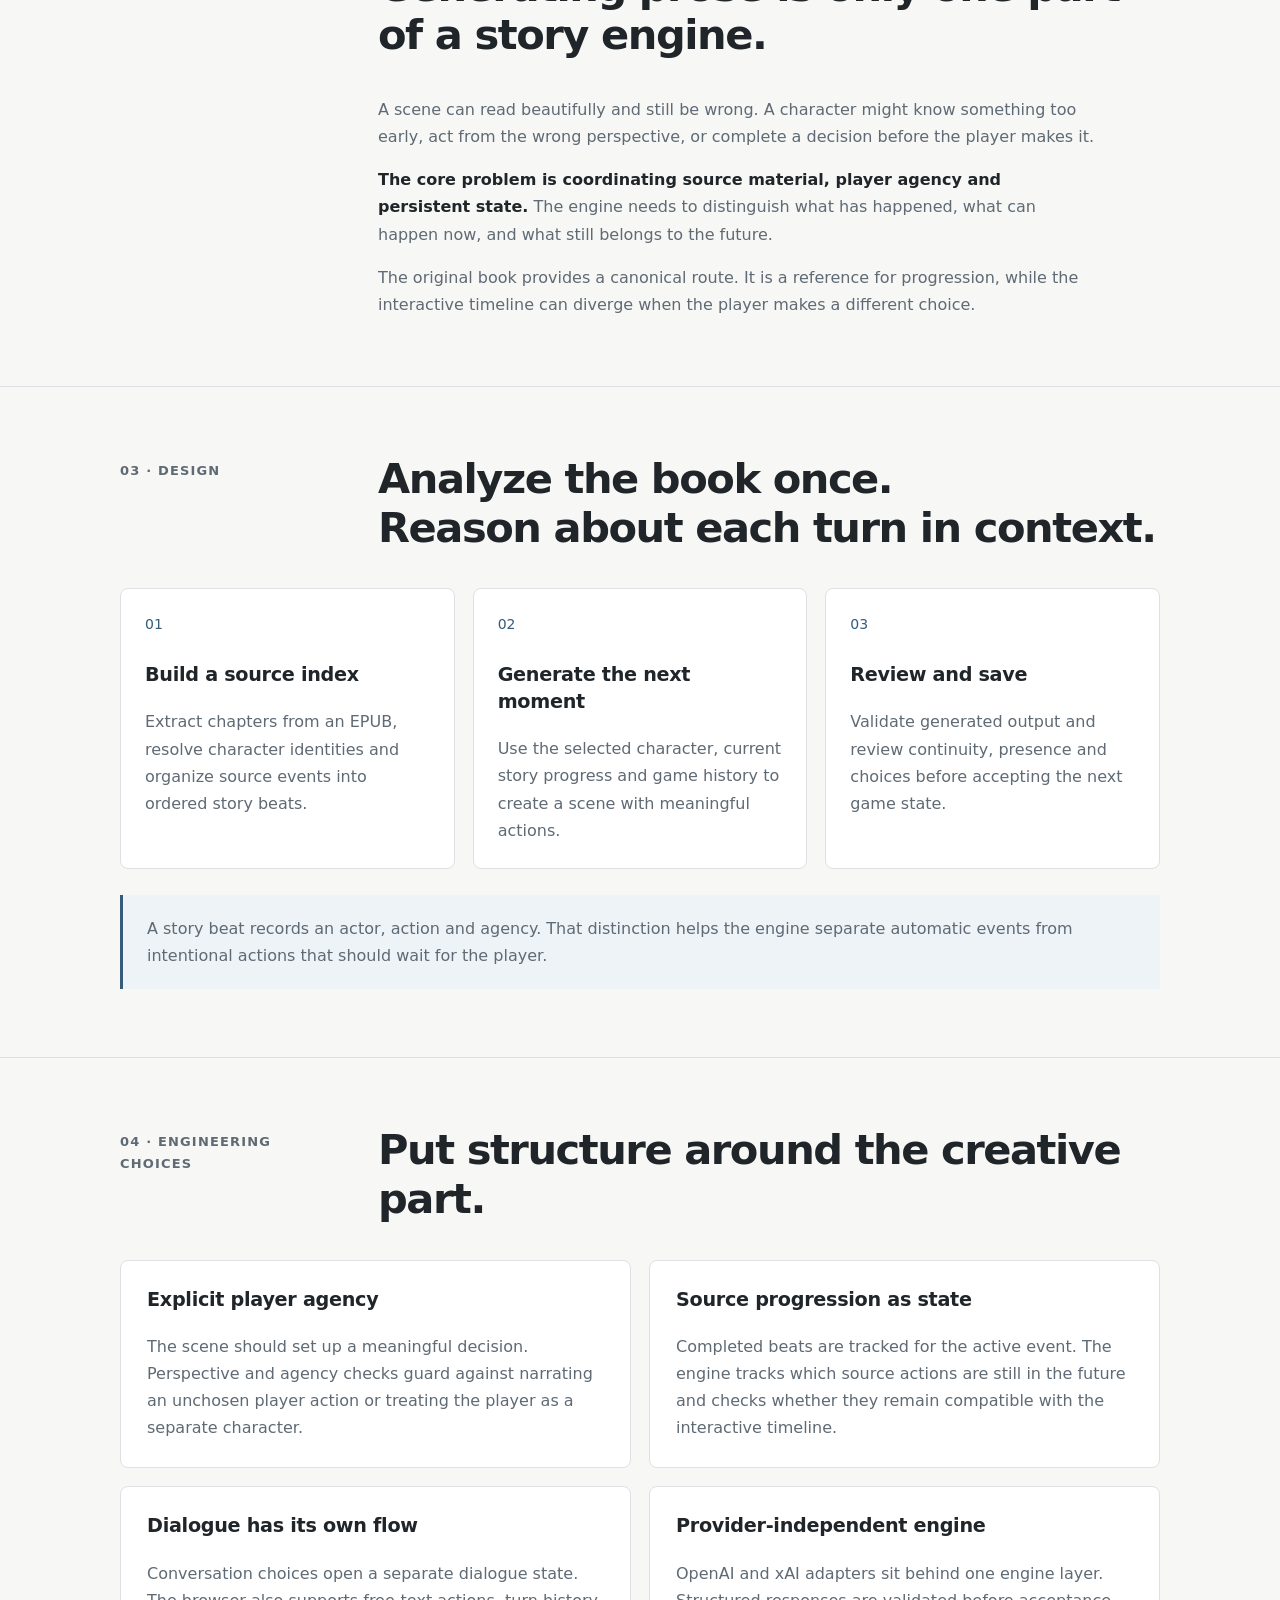
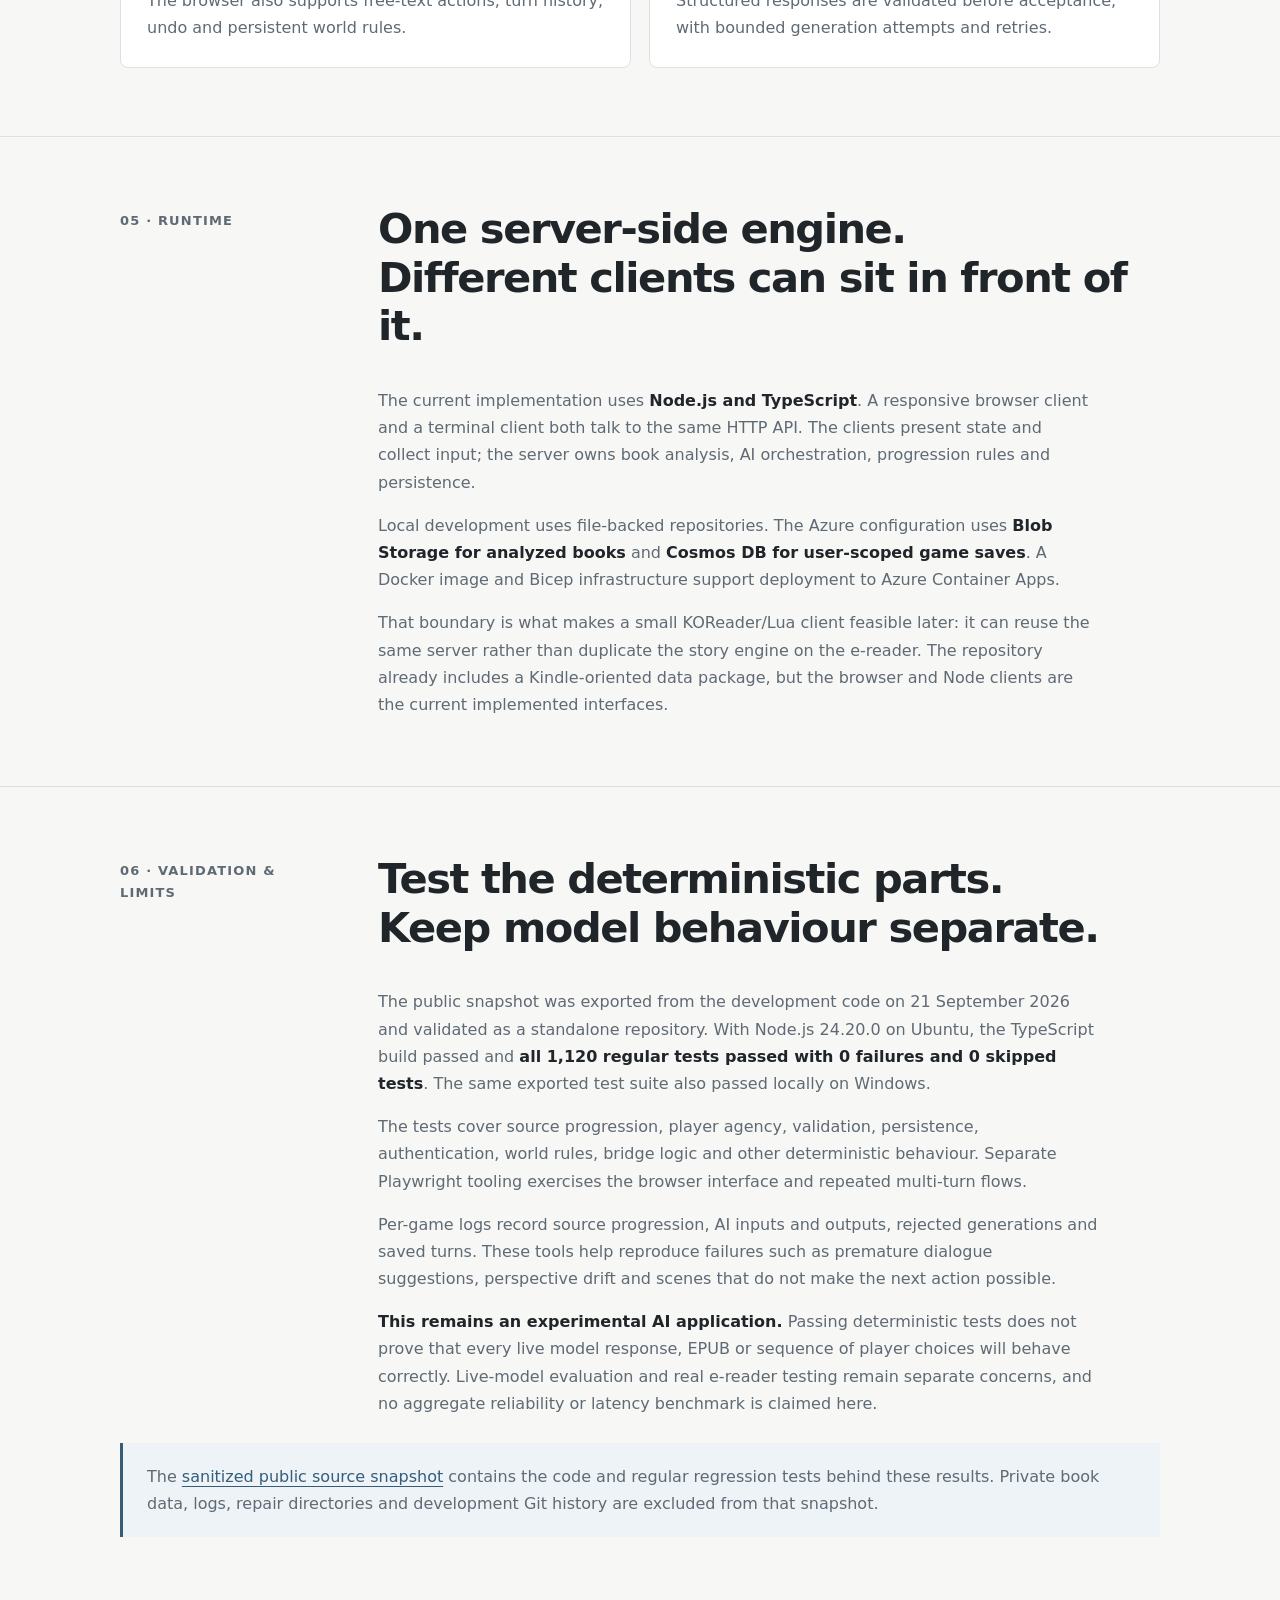
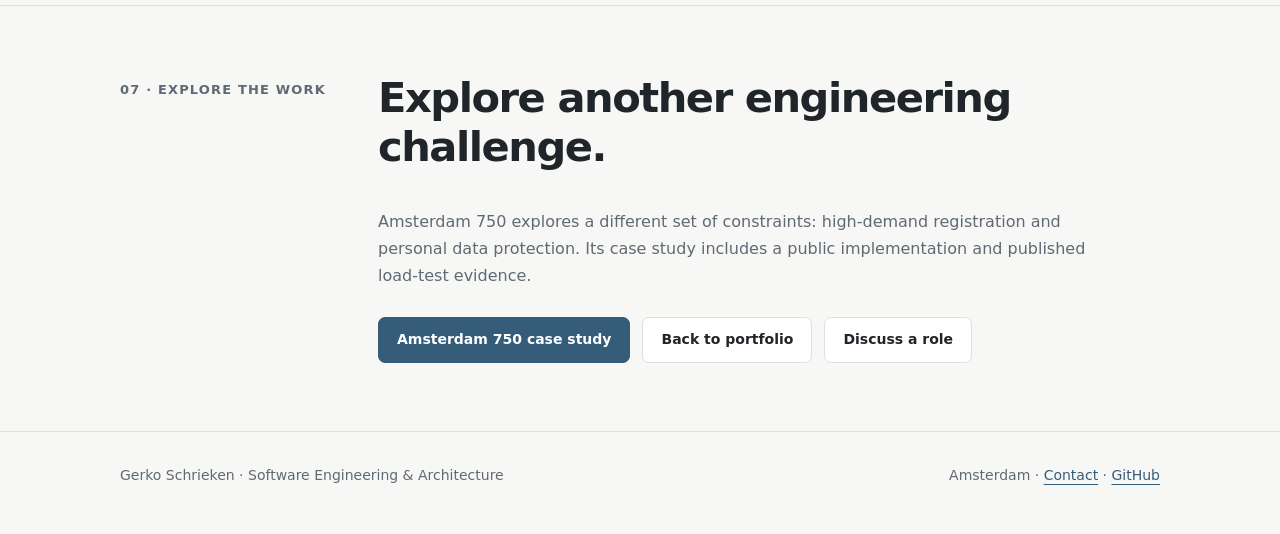
==== commit 35d727c3: "Merge pull request #4 from Gozzy82/add-book-rpg-live-demo Add live Book RPG demo link" ====
--- a/book-rpg/index.html
+++ b/book-rpg/index.html
@@ -1,12 +1,9 @@
-<!doctype html><html lang="en"><head><meta charset="utf-8"><meta name="viewport" content="width=device-width,initial-scale=1"><title>Book RPG — Engineering Case Study | Gerko Schrieken</title><meta name="description" content="Turning EPUB books into playable stories with source-aware progression, player agency and persistent state."><meta property="og:title" content="Book RPG — Engineering Case Study | Gerko Schrieken"><meta property="og:description" content="Turning EPUB books into playable stories with source-aware progression, player agency and persistent state."><meta property="og:type" content="website"><link rel="icon" href="../favicon.svg"><link rel="stylesheet" href="../styles.css"></head><body><a class="skip" href="#main">Skip to content</a><header class="topbar"><div class="shell topbar-inner"><a class="brand" href="../">Gerko Schrieken</a><nav class="nav" aria-label="Main navigation"><a href="../#projects">Projects</a><a href="../#about">About</a><a href="../#contact">Contact</a><a href="https://github.com/Gozzy82">GitHub</a></nav></div></header><main id="main"><section class="hero shell"><p class="kicker">Engineering case study · AI &amp; TypeScript · 2026</p><h1>A book becomes an adventure.<br>The player gets a say.</h1><p class="hero-copy">Book RPG turns a source book into a playable story. Choose a character, act and talk from their perspective, and follow the original story or take a different route. The engineering challenge is making those choices matter while keeping the world coherent.</p><div class="actions"><a class="button primary" href="#design">Explore the design</a>
-
-<a class="button" href="https://github.com/Gozzy82/book-rpg-public">Source code</a>
-<a class="button" href="https://ca-bookrpg-dev.redcliff-978f3203.westeurope.azurecontainerapps.io/">Live<sup>(WIP)</sup></a>
-</div></section>
-<div class="strip"><div class="shell strip-inner"><div><strong>EPUB → playable story</strong><span>Source-backed book analysis</span></div><div><strong>Player-controlled actions</strong><span>Choices, dialogue and free text</span></div><div><strong>State across turns</strong><span>Story progress, world rules and saves</span></div></div></div>
-<section class="section" id="problem"><div class="shell"><div class="section-head"><span class="label">01 · Problem</span><h2>Generating prose is only one part of a story engine.</h2></div><div class="content"><p>A scene can read beautifully and still be wrong. A character might know something too early, act from the wrong perspective, or complete a decision before the player makes it.</p><p><strong>The core problem is coordinating source material, player agency and persistent state.</strong> The engine needs to distinguish what has happened, what can happen now, and what still belongs to the future.</p><p>The original book provides a canonical route. It is a reference for progression, while the interactive timeline can diverge when the player makes a different choice.</p></div></div></section>
-<section class="section" id="design"><div class="shell"><div class="section-head"><span class="label">02 · Design</span><h2>Analyze the book once.<br>Reason about each turn in context.</h2></div><ol class="process"><li><h3>Build a source index</h3><p>Extract chapters from an EPUB, resolve character identities and organize source events into ordered story beats.</p></li><li><h3>Generate the next moment</h3><p>Use the selected character, current story progress and game history to create a scene with meaningful actions.</p></li><li><h3>Review and save</h3><p>Validate generated output and review continuity, presence and choices before accepting the next game state.</p></li></ol><div class="note">A story beat records an actor, action and agency. That distinction helps the engine separate automatic events from intentional actions that should wait for the player.</div></div></section>
-<section class="section"><div class="shell"><div class="section-head"><span class="label">03 · Engineering choices</span><h2>Put structure around the creative part.</h2></div><div class="grid"><article class="card"><h3>Explicit player agency</h3><p>The scene should set up a meaningful decision. Perspective and agency checks guard against narrating an unchosen player action or treating the player as a separate character.</p></article><article class="card"><h3>Source progression as state</h3><p>Completed beats are tracked for the active event. The engine tracks which source actions are still in the future and checks whether they remain compatible with the interactive timeline.</p></article><article class="card"><h3>Dialogue has its own flow</h3><p>Conversation choices open a separate dialogue state. The browser also supports free-text actions, turn history, undo and persistent world rules.</p></article><article class="card"><h3>Provider-independent engine</h3><p>OpenAI and xAI adapters sit behind one engine layer. Structured responses are validated before acceptance, with bounded generation attempts and retries.</p></article></div></div></section>
-<section class="section"><div class="shell"><div class="section-head"><span class="label">04 · Runtime</span><h2>One application, local development and Azure storage.</h2></div><div class="content"><p>The current implementation uses <strong>Node.js and TypeScript</strong>, with a responsive browser client and a terminal client sharing an HTTP API.</p><p>Local development uses file-backed repositories. The Azure configuration uses <strong>Blob Storage for analyzed books</strong> and <strong>Cosmos DB for user-scoped game saves</strong>. A Docker image and Bicep infrastructure support deployment to Azure Container Apps.</p><p>KOReader remains a longer-term device-side target. The repository includes a Kindle-oriented data package; the Node web game is the main actively tested runtime.</p></div></div></section>
-<section class="section"><div class="shell"><div class="section-head"><span class="label">05 · Validation &amp; limits</span><h2>Inspect the decisions behind the story.</h2></div><div class="content"><p>The repository includes regression tests and a Playwright endurance flow that runs repeated choices across characters. Per-game logs record source progression, AI inputs and outputs, rejected generations and saved turns.</p><p>These tools help reproduce failures such as premature dialogue suggestions, perspective drift and scenes that do not make the next action possible.</p><p><strong>This is an evolving implementation.</strong> AI-generated continuity still needs review, EPUB parsing has boundaries, and successful runs do not establish that every book or sequence of choices will work. No aggregate reliability or latency benchmark is claimed here.</p></div><div class="note">Technical descriptions on this page are based on the project’s implementation documentation, reviewed in September 2026. A <a href="https://github.com/Gozzy82/book-rpg-public">sanitized source snapshot</a> is publicly available, including its current validation status.</div></div></section>
-<section class="section"><div class="shell"><div class="section-head"><span class="label">06 · Explore the work</span><h2>Explore another engineering challenge.</h2></div><div class="content"><p>Amsterdam 750 explores a different set of constraints: high-demand registration and personal data protection. Its case study includes a public implementation and published load-test evidence.</p><div class="actions"><a class="button primary" href="https://gozzy82.github.io/amsterdam750-public/">Amsterdam 750 case study</a><a class="button" href="../">Back to portfolio</a><a class="button" href="../#contact">Discuss a role</a></div></div></div></section></main><footer class="footer"><div class="shell footer-inner"><span>Gerko Schrieken · Software Engineering &amp; Architecture</span><span>Amsterdam · <a href="../#contact">Contact</a> · <a href="https://github.com/Gozzy82">GitHub</a></span></div></footer></body></html>+<!doctype html><html lang="en"><head><meta charset="utf-8"><meta name="viewport" content="width=device-width,initial-scale=1"><title>Book RPG — Engineering Case Study | Gerko Schrieken</title><meta name="description" content="How a jailbroken e-reader led to a thin-client story engine for EPUB books, with source-aware progression, player agency and a validated TypeScript implementation."><meta property="og:title" content="Book RPG — Engineering Case Study | Gerko Schrieken"><meta property="og:description" content="How a jailbroken e-reader led to a thin-client story engine for EPUB books, with source-aware progression, player agency and a validated TypeScript implementation."><meta property="og:type" content="website"><link rel="icon" href="../favicon.svg"><link rel="stylesheet" href="../styles.css"></head><body><a class="skip" href="#main">Skip to content</a><header class="topbar"><div class="shell topbar-inner"><a class="brand" href="../">Gerko Schrieken</a><nav class="nav" aria-label="Main navigation"><a href="../#projects">Projects</a><a href="../#about">About</a><a href="../#contact">Contact</a><a href="https://github.com/Gozzy82">GitHub</a></nav></div></header><main id="main"><section class="hero shell"><p class="kicker">Engineering case study · AI &amp; TypeScript · 2026</p><h1>A book becomes an adventure.<br>The player gets a say.</h1><p class="hero-copy">Book RPG started after I jailbroke my e-reader and wanted to make interactive stories work with as little logic on the device as possible. The result is a client/server story engine: choose a character, act and talk from their perspective, and follow the original story or take a different route while the server keeps the world coherent.</p><div class="actions"><a class="button primary" href="#design">Explore the design</a><a class="button" href="https://ca-bookrpg-dev.redcliff-978f3203.westeurope.azurecontainerapps.io/">Live demo</a><a class="button" href="https://github.com/Gozzy82/book-rpg-public">Source code</a></div></section>
+<div class="strip"><div class="shell strip-inner"><div><strong>EPUB → playable story</strong><span>Source-backed book analysis</span></div><div><strong>Thin client by design</strong><span>Display and input stay separate from the story engine</span></div><div><strong>1,120 tests passed</strong><span>Validated standalone public snapshot</span></div></div></div>
+<section class="section" id="origin"><div class="shell"><div class="section-head"><span class="label">01 · Origin</span><h2>Keep the e-reader simple.<br>Move the hard work to the server.</h2></div><div class="content"><p>The project began with a practical constraint: I had jailbroken my e-reader and wanted to experiment with an interactive book without turning the device itself into the story engine.</p><p>That pushed the architecture toward a thin client. A device client should only need to display the current scene and choices, collect input and send HTTP/JSON requests. EPUB import and indexing, AI calls, story progression, validation and saved games belong on the server.</p><p>The browser and Node.js terminal clients already use that separation. A KOReader/Lua client is still a future device target, so this is an architectural direction rather than a claim that the current application is already an e-reader product.</p></div></div></section>
+<section class="section" id="problem"><div class="shell"><div class="section-head"><span class="label">02 · Problem</span><h2>Generating prose is only one part of a story engine.</h2></div><div class="content"><p>A scene can read beautifully and still be wrong. A character might know something too early, act from the wrong perspective, or complete a decision before the player makes it.</p><p><strong>The core problem is coordinating source material, player agency and persistent state.</strong> The engine needs to distinguish what has happened, what can happen now, and what still belongs to the future.</p><p>The original book provides a canonical route. It is a reference for progression, while the interactive timeline can diverge when the player makes a different choice.</p></div></div></section>
+<section class="section" id="design"><div class="shell"><div class="section-head"><span class="label">03 · Design</span><h2>Analyze the book once.<br>Reason about each turn in context.</h2></div><ol class="process"><li><h3>Build a source index</h3><p>Extract chapters from an EPUB, resolve character identities and organize source events into ordered story beats.</p></li><li><h3>Generate the next moment</h3><p>Use the selected character, current story progress and game history to create a scene with meaningful actions.</p></li><li><h3>Review and save</h3><p>Validate generated output and review continuity, presence and choices before accepting the next game state.</p></li></ol><div class="note">A story beat records an actor, action and agency. That distinction helps the engine separate automatic events from intentional actions that should wait for the player.</div></div></section>
+<section class="section"><div class="shell"><div class="section-head"><span class="label">04 · Engineering choices</span><h2>Put structure around the creative part.</h2></div><div class="grid"><article class="card"><h3>Explicit player agency</h3><p>The scene should set up a meaningful decision. Perspective and agency checks guard against narrating an unchosen player action or treating the player as a separate character.</p></article><article class="card"><h3>Source progression as state</h3><p>Completed beats are tracked for the active event. The engine tracks which source actions are still in the future and checks whether they remain compatible with the interactive timeline.</p></article><article class="card"><h3>Dialogue has its own flow</h3><p>Conversation choices open a separate dialogue state. The browser also supports free-text actions, turn history, undo and persistent world rules.</p></article><article class="card"><h3>Provider-independent engine</h3><p>OpenAI and xAI adapters sit behind one engine layer. Structured responses are validated before acceptance, with bounded generation attempts and retries.</p></article></div></div></section>
+<section class="section"><div class="shell"><div class="section-head"><span class="label">05 · Runtime</span><h2>One server-side engine.<br>Different clients can sit in front of it.</h2></div><div class="content"><p>The current implementation uses <strong>Node.js and TypeScript</strong>. A responsive browser client and a terminal client both talk to the same HTTP API. The clients present state and collect input; the server owns book analysis, AI orchestration, progression rules and persistence.</p><p>Local development uses file-backed repositories. The Azure configuration uses <strong>Blob Storage for analyzed books</strong> and <strong>Cosmos DB for user-scoped game saves</strong>. A Docker image and Bicep infrastructure support deployment to Azure Container Apps.</p><p>That boundary is what makes a small KOReader/Lua client feasible later: it can reuse the same server rather than duplicate the story engine on the e-reader. The repository already includes a Kindle-oriented data package, but the browser and Node clients are the current implemented interfaces.</p></div></div></section>
+<section class="section"><div class="shell"><div class="section-head"><span class="label">06 · Validation &amp; limits</span><h2>Test the deterministic parts.<br>Keep model behaviour separate.</h2></div><div class="content"><p>The public snapshot was exported from the development code on 21 September 2026 and validated as a standalone repository. With Node.js 24.20.0 on Ubuntu, the TypeScript build passed and <strong>all 1,120 regular tests passed with 0 failures and 0 skipped tests</strong>. The same exported test suite also passed locally on Windows.</p><p>The tests cover source progression, player agency, validation, persistence, authentication, world rules, bridge logic and other deterministic behaviour. Separate Playwright tooling exercises the browser interface and repeated multi-turn flows.</p><p>Per-game logs record source progression, AI inputs and outputs, rejected generations and saved turns. These tools help reproduce failures such as premature dialogue suggestions, perspective drift and scenes that do not make the next action possible.</p><p><strong>This remains an experimental AI application.</strong> Passing deterministic tests does not prove that every live model response, EPUB or sequence of player choices will behave correctly. Live-model evaluation and real e-reader testing remain separate concerns, and no aggregate reliability or latency benchmark is claimed here.</p></div><div class="note">The <a href="https://github.com/Gozzy82/book-rpg-public">sanitized public source snapshot</a> contains the code and regular regression tests behind these results. Private book data, logs, repair directories and development Git history are excluded from that snapshot.</div></div></section>
+<section class="section"><div class="shell"><div class="section-head"><span class="label">07 · Explore the work</span><h2>Explore another engineering challenge.</h2></div><div class="content"><p>Amsterdam 750 explores a different set of constraints: high-demand registration and personal data protection. Its case study includes a public implementation and published load-test evidence.</p><div class="actions"><a class="button primary" href="https://gozzy82.github.io/amsterdam750-public/">Amsterdam 750 case study</a><a class="button" href="../">Back to portfolio</a><a class="button" href="../#contact">Discuss a role</a></div></div></div></section></main><footer class="footer"><div class="shell footer-inner"><span>Gerko Schrieken · Software Engineering &amp; Architecture</span><span>Amsterdam · <a href="../#contact">Contact</a> · <a href="https://github.com/Gozzy82">GitHub</a></span></div></footer></body></html>
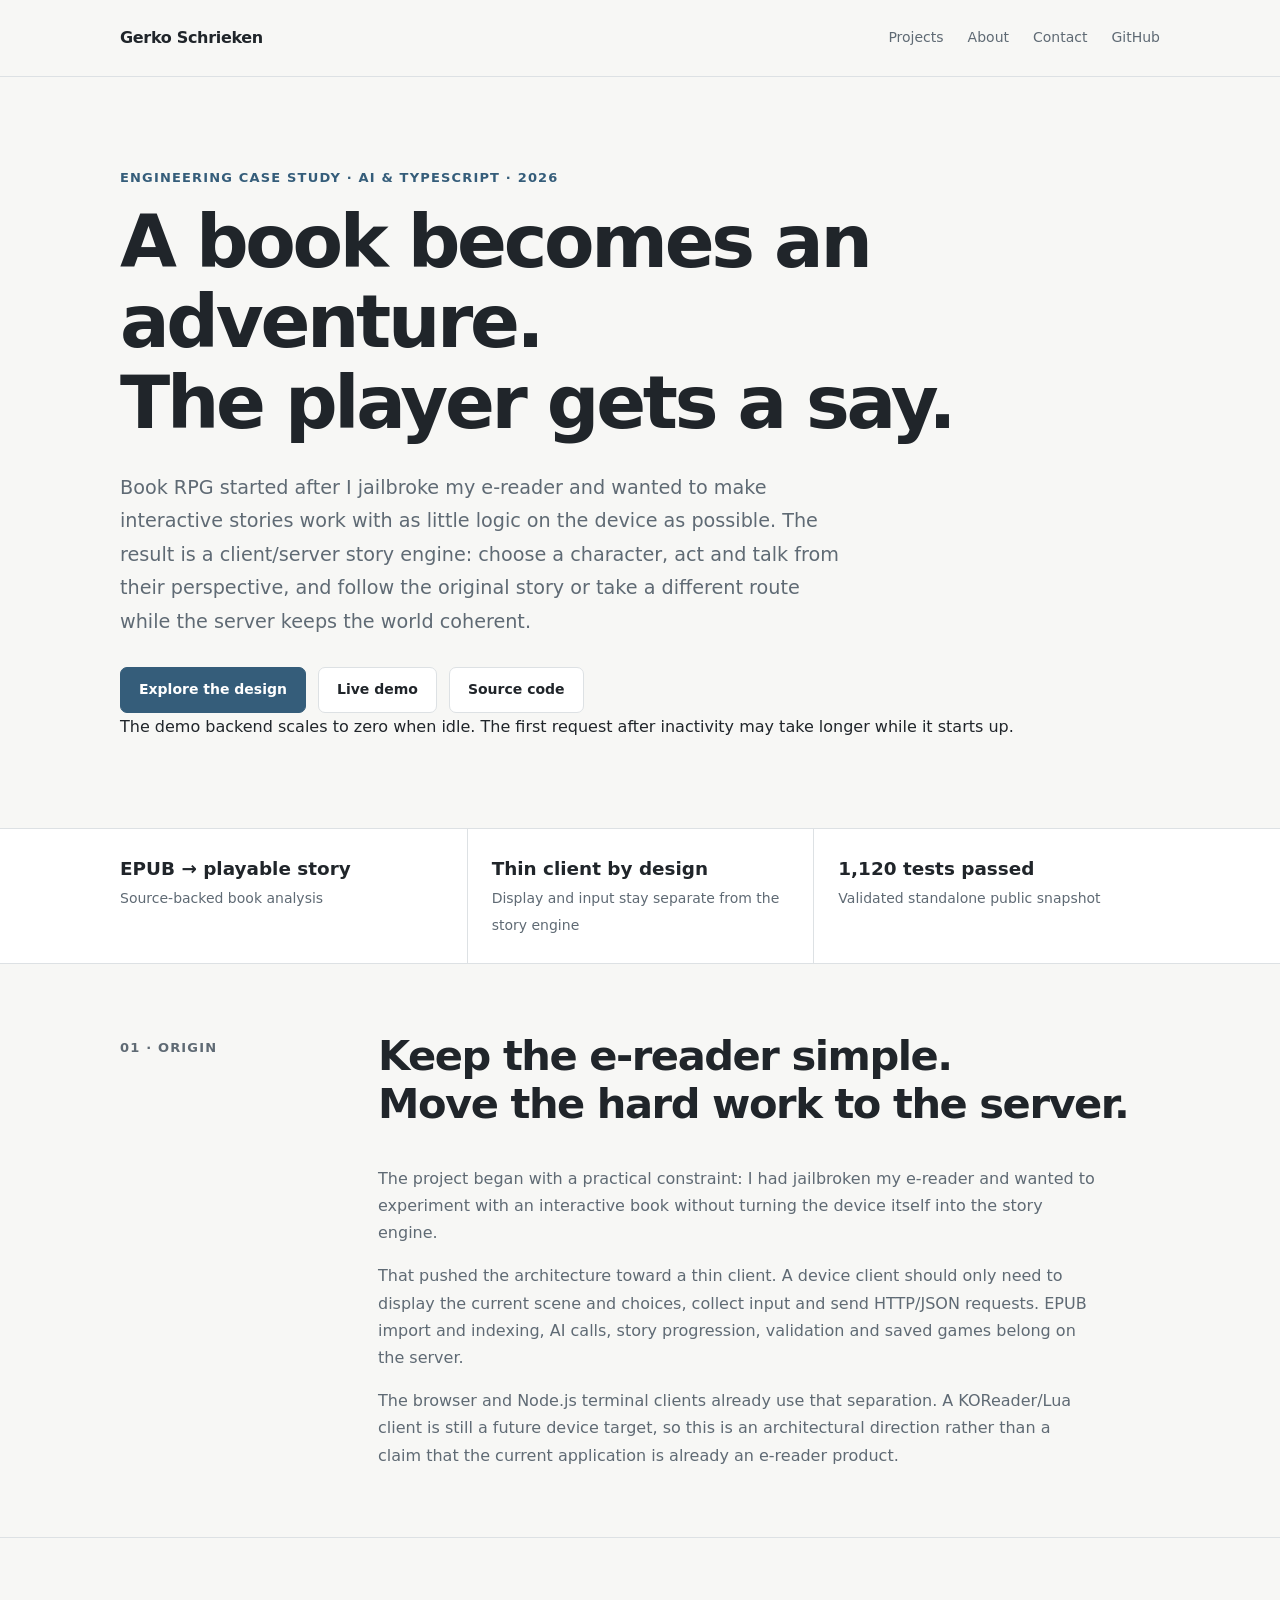
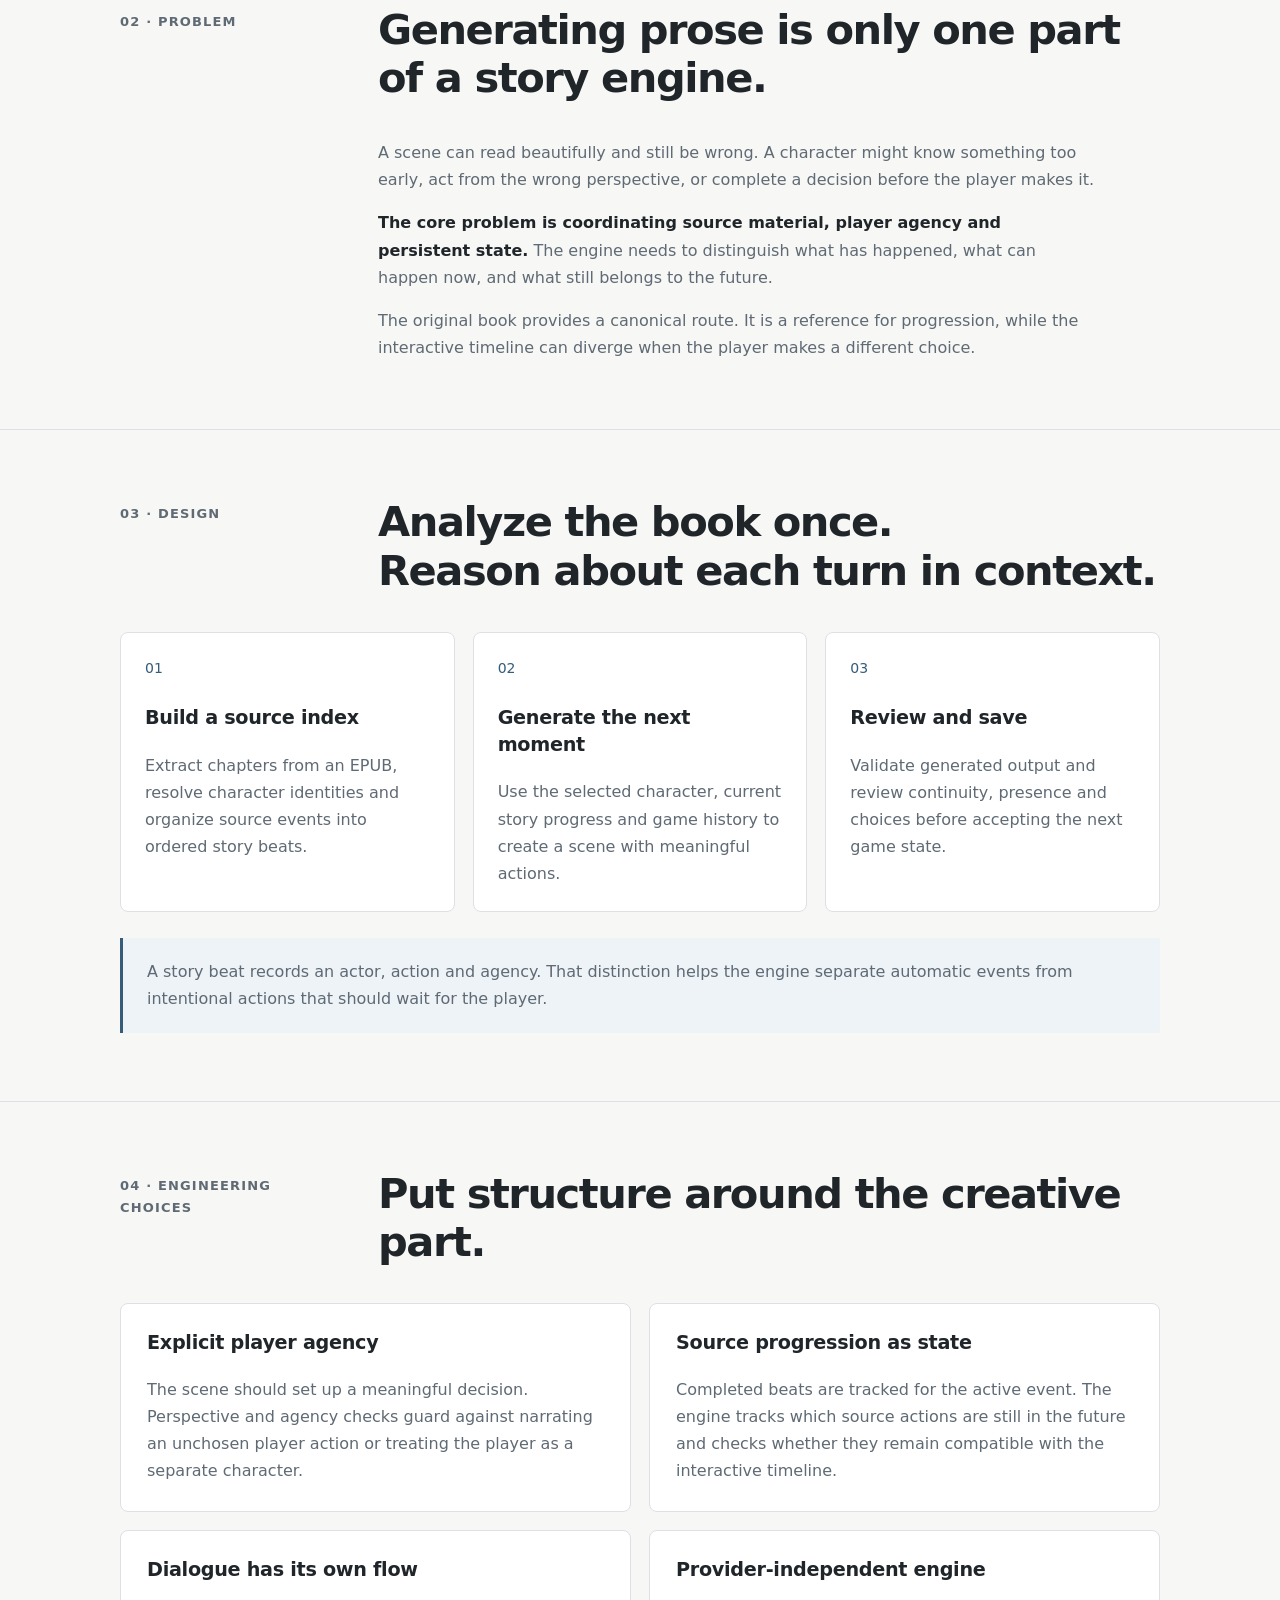
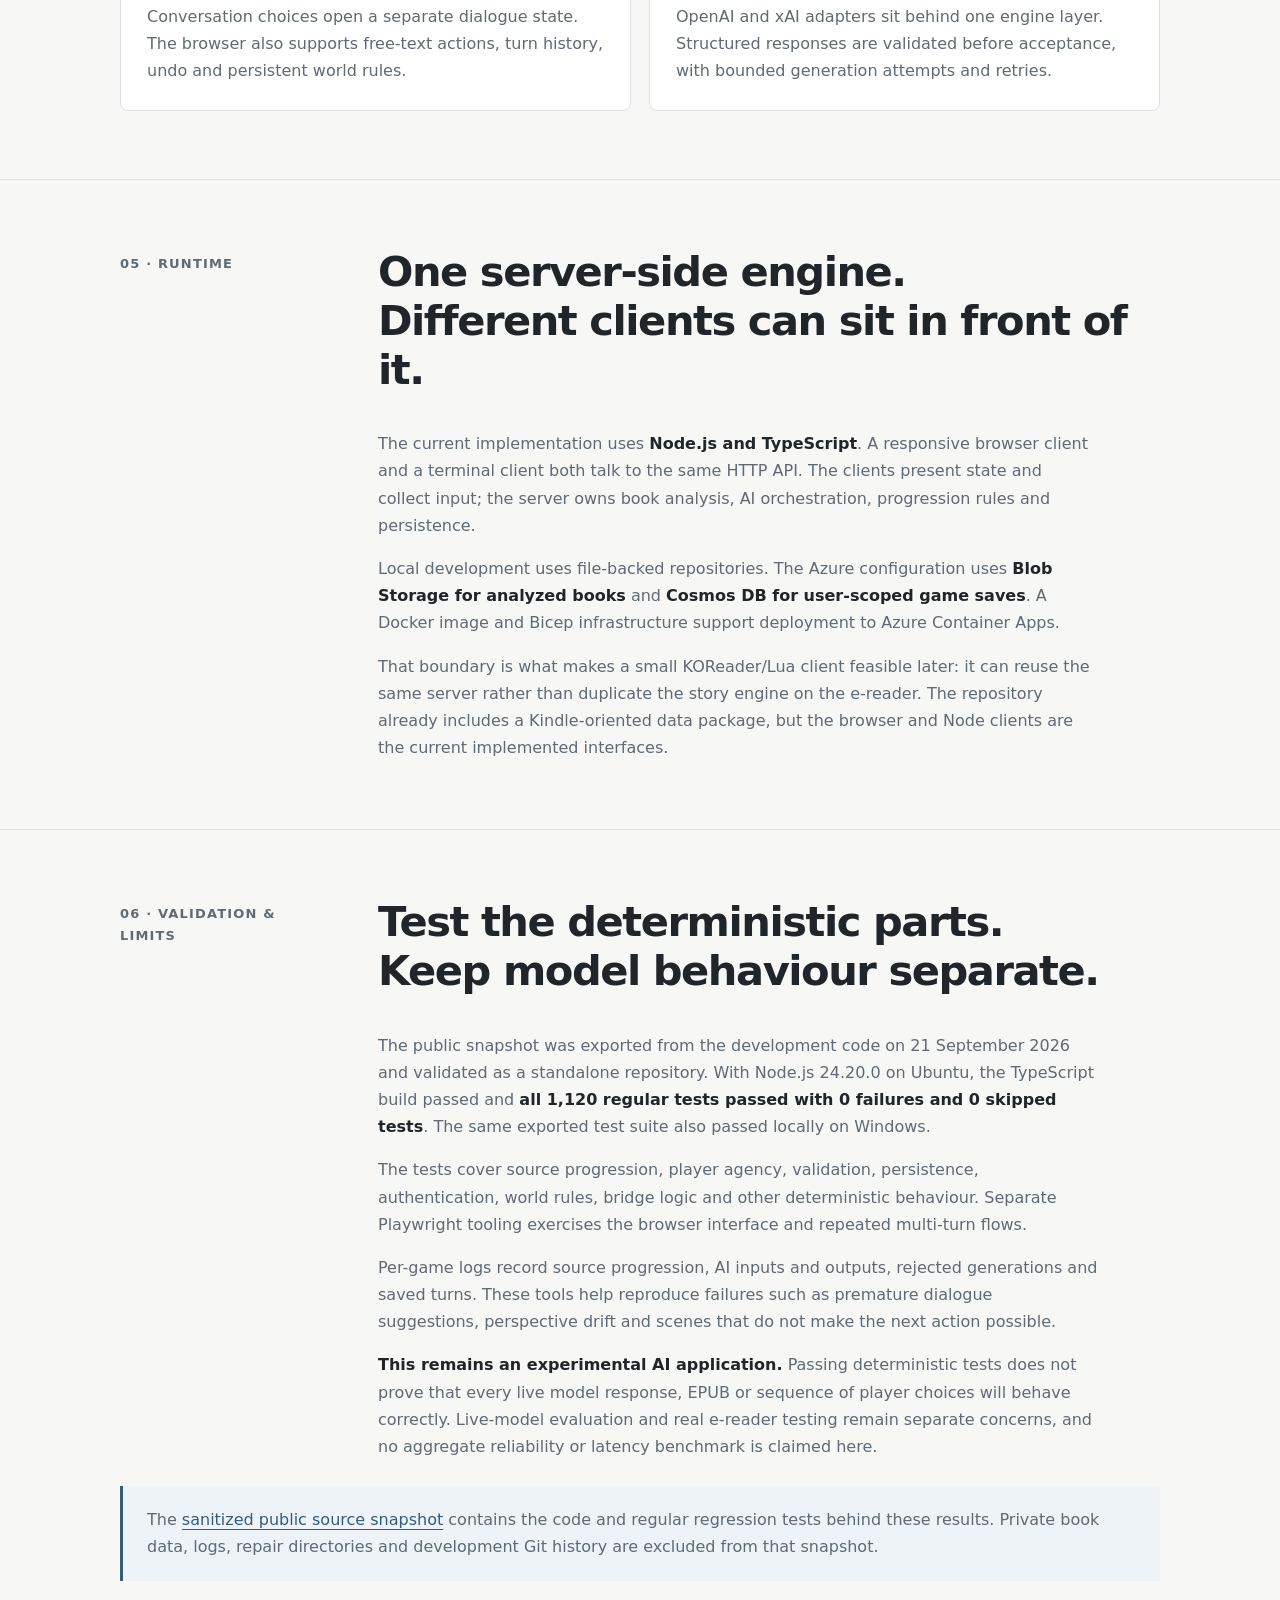
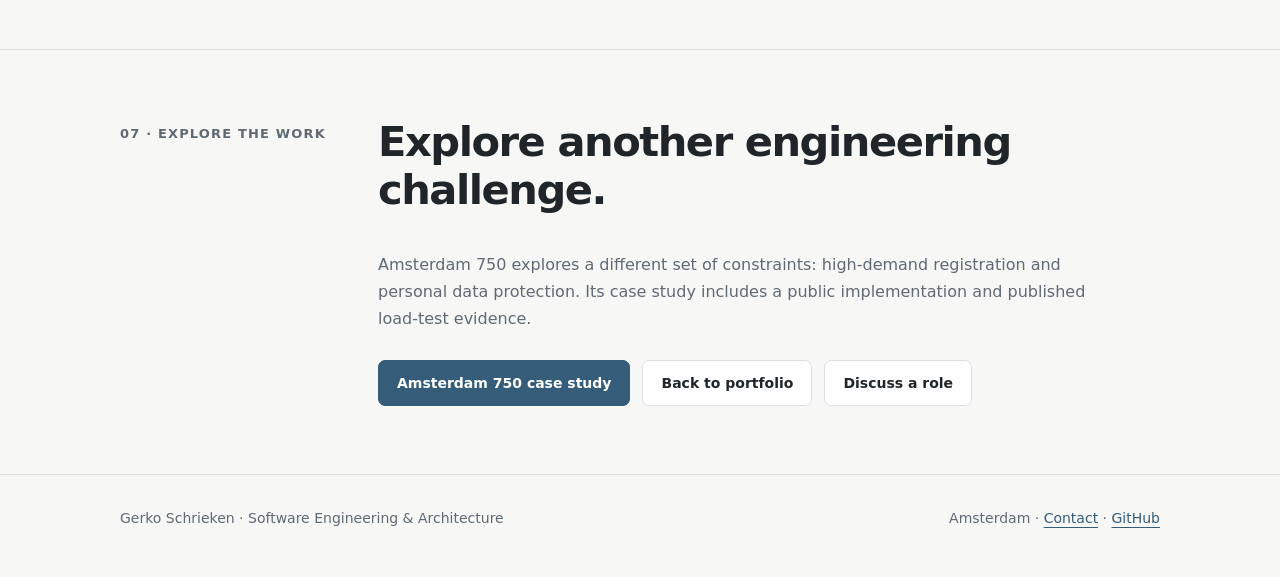
==== commit c8d6b270: "Explain demo startup delays in book-rpg/index.html" ====
--- a/book-rpg/index.html
+++ b/book-rpg/index.html
@@ -1,4 +1,4 @@
-<!doctype html><html lang="en"><head><meta charset="utf-8"><meta name="viewport" content="width=device-width,initial-scale=1"><title>Book RPG — Engineering Case Study | Gerko Schrieken</title><meta name="description" content="How a jailbroken e-reader led to a thin-client story engine for EPUB books, with source-aware progression, player agency and a validated TypeScript implementation."><meta property="og:title" content="Book RPG — Engineering Case Study | Gerko Schrieken"><meta property="og:description" content="How a jailbroken e-reader led to a thin-client story engine for EPUB books, with source-aware progression, player agency and a validated TypeScript implementation."><meta property="og:type" content="website"><link rel="icon" href="../favicon.svg"><link rel="stylesheet" href="../styles.css"></head><body><a class="skip" href="#main">Skip to content</a><header class="topbar"><div class="shell topbar-inner"><a class="brand" href="../">Gerko Schrieken</a><nav class="nav" aria-label="Main navigation"><a href="../#projects">Projects</a><a href="../#about">About</a><a href="../#contact">Contact</a><a href="https://github.com/Gozzy82">GitHub</a></nav></div></header><main id="main"><section class="hero shell"><p class="kicker">Engineering case study · AI &amp; TypeScript · 2026</p><h1>A book becomes an adventure.<br>The player gets a say.</h1><p class="hero-copy">Book RPG started after I jailbroke my e-reader and wanted to make interactive stories work with as little logic on the device as possible. The result is a client/server story engine: choose a character, act and talk from their perspective, and follow the original story or take a different route while the server keeps the world coherent.</p><div class="actions"><a class="button primary" href="#design">Explore the design</a><a class="button" href="https://ca-bookrpg-dev.redcliff-978f3203.westeurope.azurecontainerapps.io/">Live demo</a><a class="button" href="https://github.com/Gozzy82/book-rpg-public">Source code</a></div></section>
+<!doctype html><html lang="en"><head><meta charset="utf-8"><meta name="viewport" content="width=device-width,initial-scale=1"><title>Book RPG — Engineering Case Study | Gerko Schrieken</title><meta name="description" content="How a jailbroken e-reader led to a thin-client story engine for EPUB books, with source-aware progression, player agency and a validated TypeScript implementation."><meta property="og:title" content="Book RPG — Engineering Case Study | Gerko Schrieken"><meta property="og:description" content="How a jailbroken e-reader led to a thin-client story engine for EPUB books, with source-aware progression, player agency and a validated TypeScript implementation."><meta property="og:type" content="website"><link rel="icon" href="../favicon.svg"><link rel="stylesheet" href="../styles.css"></head><body><a class="skip" href="#main">Skip to content</a><header class="topbar"><div class="shell topbar-inner"><a class="brand" href="../">Gerko Schrieken</a><nav class="nav" aria-label="Main navigation"><a href="../#projects">Projects</a><a href="../#about">About</a><a href="../#contact">Contact</a><a href="https://github.com/Gozzy82">GitHub</a></nav></div></header><main id="main"><section class="hero shell"><p class="kicker">Engineering case study · AI &amp; TypeScript · 2026</p><h1>A book becomes an adventure.<br>The player gets a say.</h1><p class="hero-copy">Book RPG started after I jailbroke my e-reader and wanted to make interactive stories work with as little logic on the device as possible. The result is a client/server story engine: choose a character, act and talk from their perspective, and follow the original story or take a different route while the server keeps the world coherent.</p><div class="actions"><a class="button primary" href="#design">Explore the design</a><a class="button" href="https://ca-bookrpg-dev.redcliff-978f3203.westeurope.azurecontainerapps.io/" aria-describedby="book-demo-note">Live demo</a><a class="button" href="https://github.com/Gozzy82/book-rpg-public">Source code</a></div><p class="demo-note" id="book-demo-note">The demo backend scales to zero when idle. The first request after inactivity may take longer while it starts up.</p></section>
 <div class="strip"><div class="shell strip-inner"><div><strong>EPUB → playable story</strong><span>Source-backed book analysis</span></div><div><strong>Thin client by design</strong><span>Display and input stay separate from the story engine</span></div><div><strong>1,120 tests passed</strong><span>Validated standalone public snapshot</span></div></div></div>
 <section class="section" id="origin"><div class="shell"><div class="section-head"><span class="label">01 · Origin</span><h2>Keep the e-reader simple.<br>Move the hard work to the server.</h2></div><div class="content"><p>The project began with a practical constraint: I had jailbroken my e-reader and wanted to experiment with an interactive book without turning the device itself into the story engine.</p><p>That pushed the architecture toward a thin client. A device client should only need to display the current scene and choices, collect input and send HTTP/JSON requests. EPUB import and indexing, AI calls, story progression, validation and saved games belong on the server.</p><p>The browser and Node.js terminal clients already use that separation. A KOReader/Lua client is still a future device target, so this is an architectural direction rather than a claim that the current application is already an e-reader product.</p></div></div></section>
 <section class="section" id="problem"><div class="shell"><div class="section-head"><span class="label">02 · Problem</span><h2>Generating prose is only one part of a story engine.</h2></div><div class="content"><p>A scene can read beautifully and still be wrong. A character might know something too early, act from the wrong perspective, or complete a decision before the player makes it.</p><p><strong>The core problem is coordinating source material, player agency and persistent state.</strong> The engine needs to distinguish what has happened, what can happen now, and what still belongs to the future.</p><p>The original book provides a canonical route. It is a reference for progression, while the interactive timeline can diverge when the player makes a different choice.</p></div></div></section>
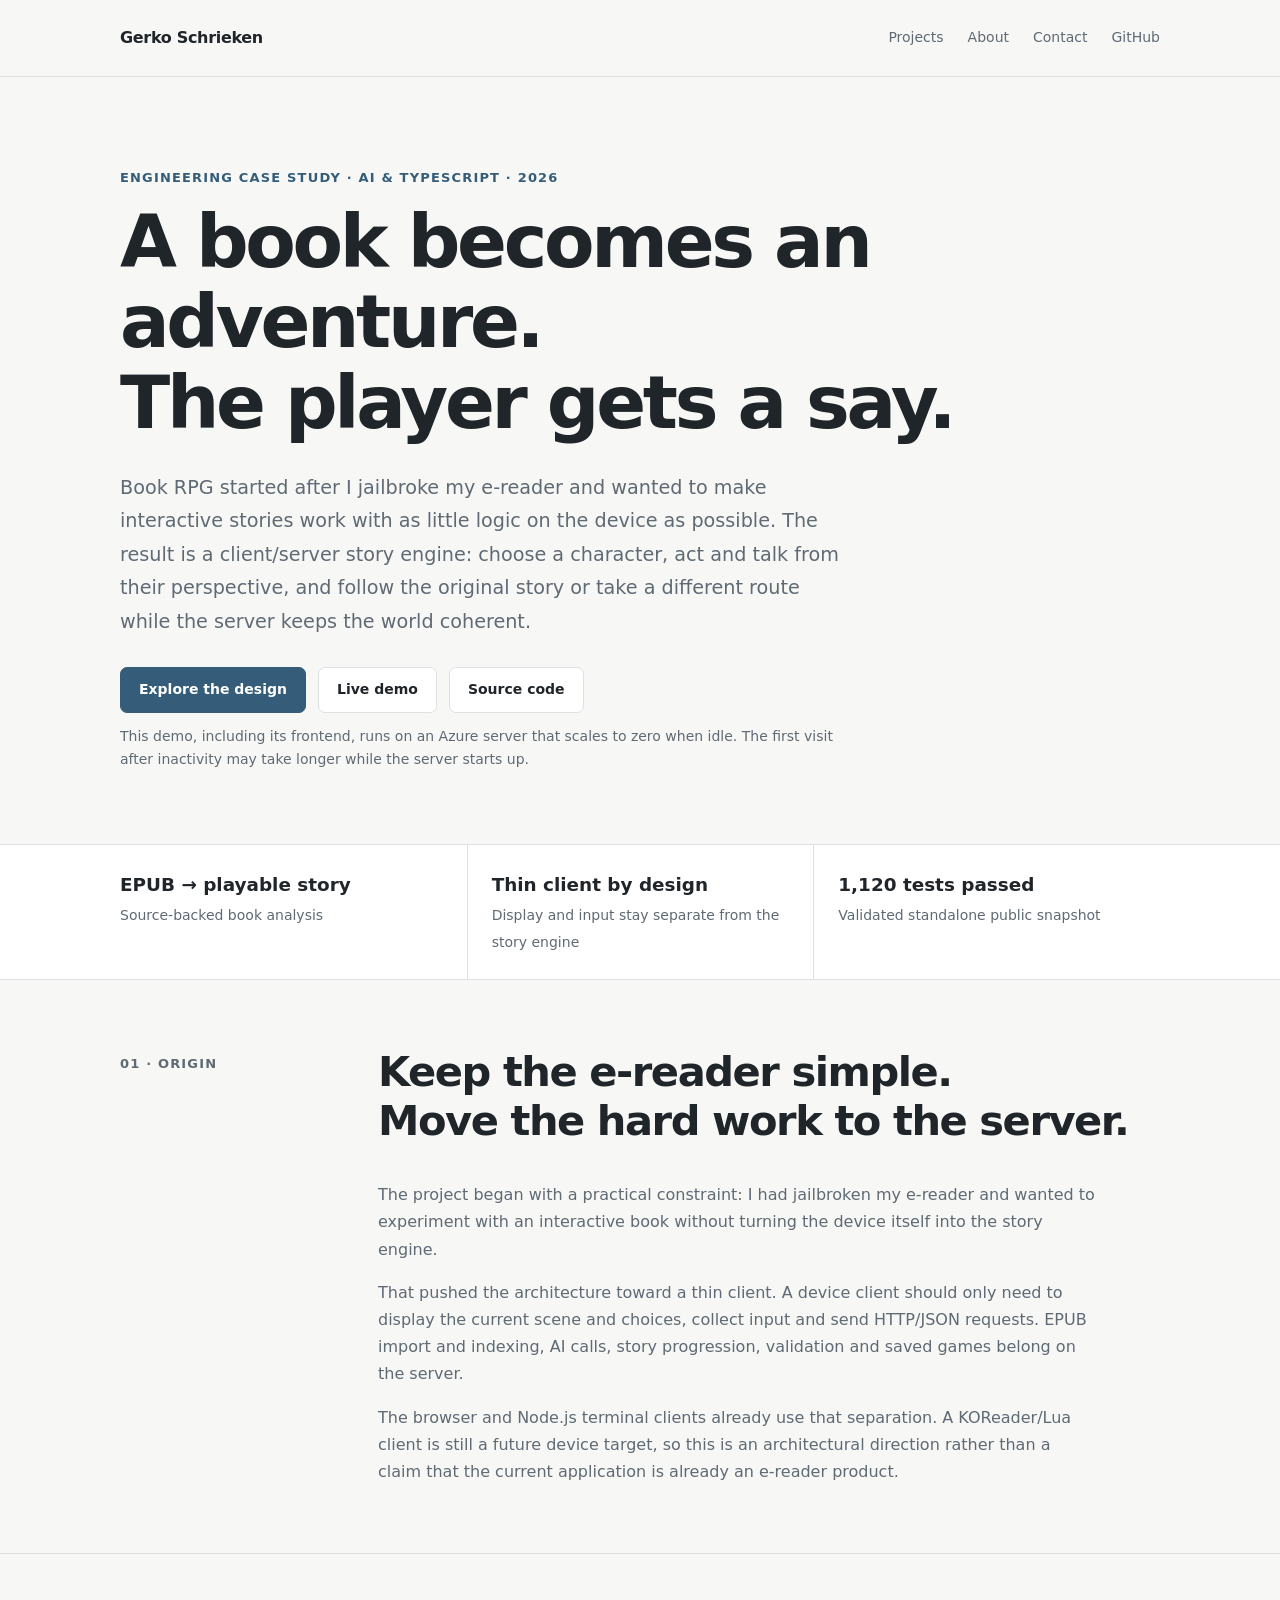
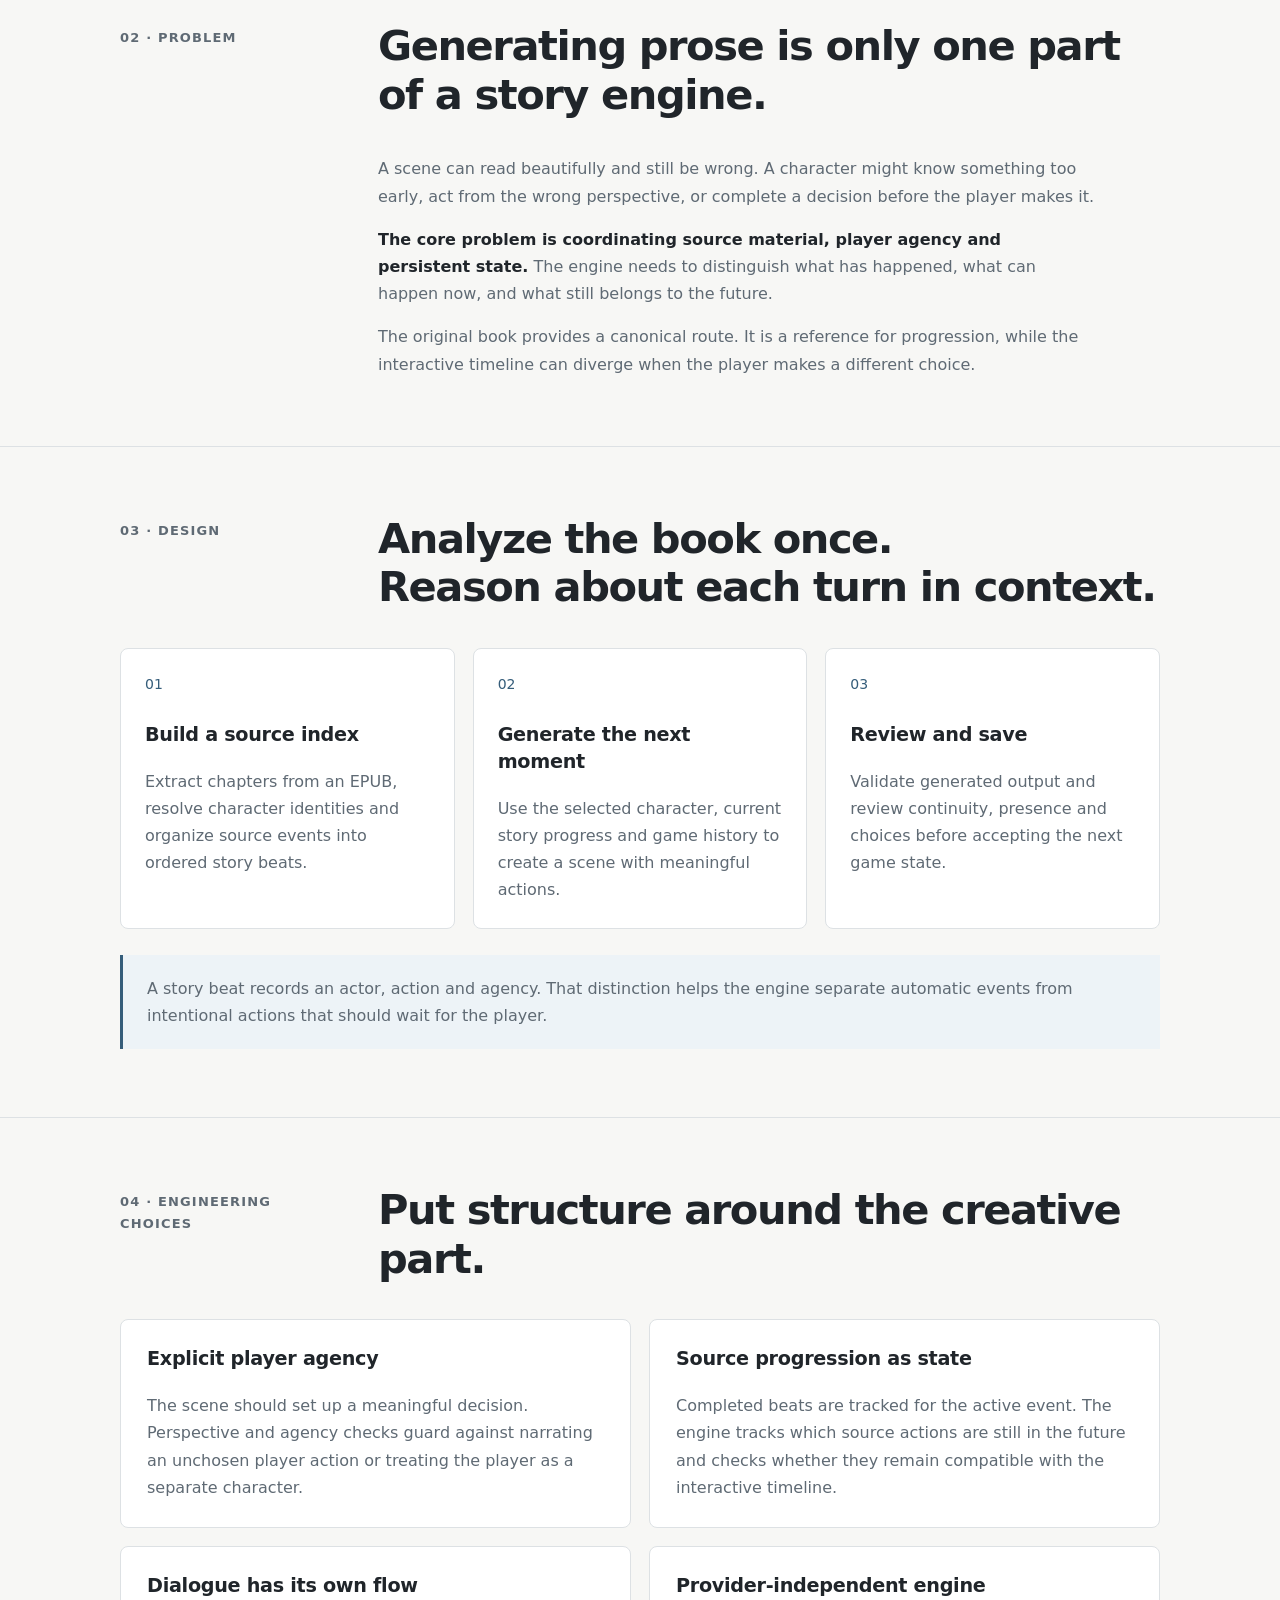
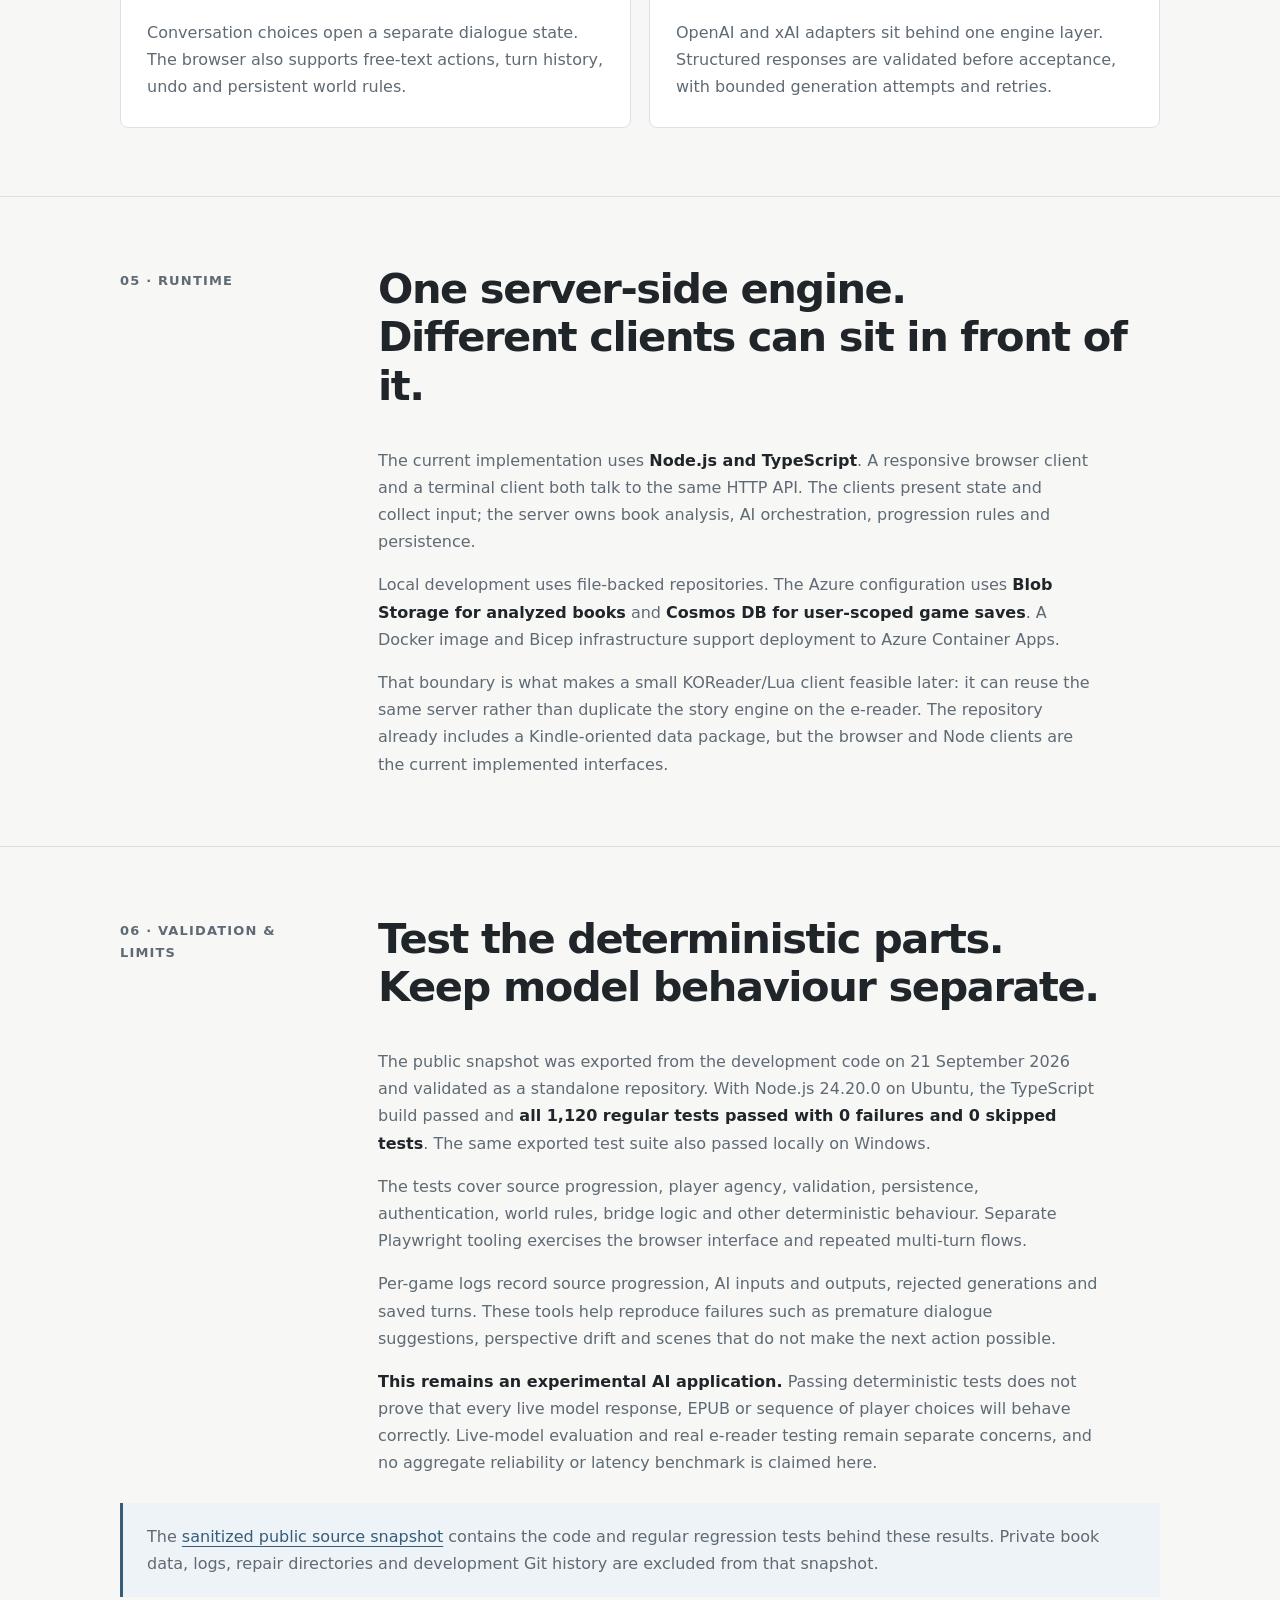
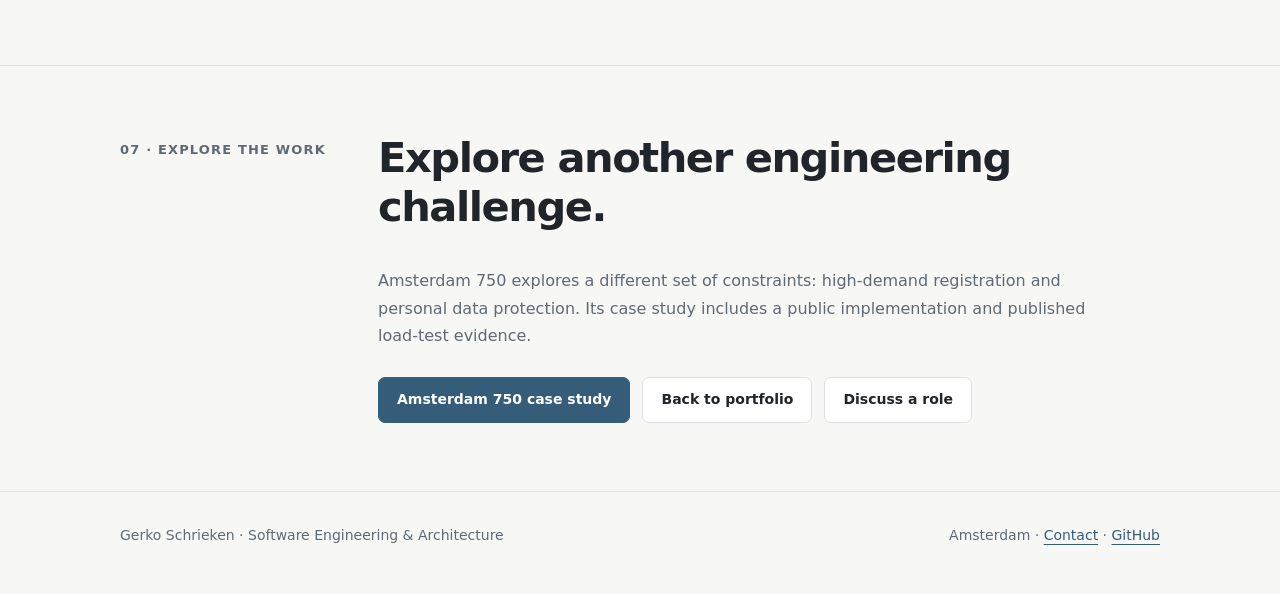
==== commit 50fab1ed: "Clarify that the entire demo starts on Azure, including the frontend" ====
--- a/book-rpg/index.html
+++ b/book-rpg/index.html
@@ -1,4 +1,4 @@
-<!doctype html><html lang="en"><head><meta charset="utf-8"><meta name="viewport" content="width=device-width,initial-scale=1"><title>Book RPG — Engineering Case Study | Gerko Schrieken</title><meta name="description" content="How a jailbroken e-reader led to a thin-client story engine for EPUB books, with source-aware progression, player agency and a validated TypeScript implementation."><meta property="og:title" content="Book RPG — Engineering Case Study | Gerko Schrieken"><meta property="og:description" content="How a jailbroken e-reader led to a thin-client story engine for EPUB books, with source-aware progression, player agency and a validated TypeScript implementation."><meta property="og:type" content="website"><link rel="icon" href="../favicon.svg"><link rel="stylesheet" href="../styles.css"></head><body><a class="skip" href="#main">Skip to content</a><header class="topbar"><div class="shell topbar-inner"><a class="brand" href="../">Gerko Schrieken</a><nav class="nav" aria-label="Main navigation"><a href="../#projects">Projects</a><a href="../#about">About</a><a href="../#contact">Contact</a><a href="https://github.com/Gozzy82">GitHub</a></nav></div></header><main id="main"><section class="hero shell"><p class="kicker">Engineering case study · AI &amp; TypeScript · 2026</p><h1>A book becomes an adventure.<br>The player gets a say.</h1><p class="hero-copy">Book RPG started after I jailbroke my e-reader and wanted to make interactive stories work with as little logic on the device as possible. The result is a client/server story engine: choose a character, act and talk from their perspective, and follow the original story or take a different route while the server keeps the world coherent.</p><div class="actions"><a class="button primary" href="#design">Explore the design</a><a class="button" href="https://ca-bookrpg-dev.redcliff-978f3203.westeurope.azurecontainerapps.io/" aria-describedby="book-demo-note">Live demo</a><a class="button" href="https://github.com/Gozzy82/book-rpg-public">Source code</a></div><p class="demo-note" id="book-demo-note">The demo backend scales to zero when idle. The first request after inactivity may take longer while it starts up.</p></section>
+<!doctype html><html lang="en"><head><meta charset="utf-8"><meta name="viewport" content="width=device-width,initial-scale=1"><title>Book RPG — Engineering Case Study | Gerko Schrieken</title><meta name="description" content="How a jailbroken e-reader led to a thin-client story engine for EPUB books, with source-aware progression, player agency and a validated TypeScript implementation."><meta property="og:title" content="Book RPG — Engineering Case Study | Gerko Schrieken"><meta property="og:description" content="How a jailbroken e-reader led to a thin-client story engine for EPUB books, with source-aware progression, player agency and a validated TypeScript implementation."><meta property="og:type" content="website"><link rel="icon" href="../favicon.svg"><link rel="stylesheet" href="../styles.css"></head><body><a class="skip" href="#main">Skip to content</a><header class="topbar"><div class="shell topbar-inner"><a class="brand" href="../">Gerko Schrieken</a><nav class="nav" aria-label="Main navigation"><a href="../#projects">Projects</a><a href="../#about">About</a><a href="../#contact">Contact</a><a href="https://github.com/Gozzy82">GitHub</a></nav></div></header><main id="main"><section class="hero shell"><p class="kicker">Engineering case study · AI &amp; TypeScript · 2026</p><h1>A book becomes an adventure.<br>The player gets a say.</h1><p class="hero-copy">Book RPG started after I jailbroke my e-reader and wanted to make interactive stories work with as little logic on the device as possible. The result is a client/server story engine: choose a character, act and talk from their perspective, and follow the original story or take a different route while the server keeps the world coherent.</p><div class="actions"><a class="button primary" href="#design">Explore the design</a><a class="button" href="https://ca-bookrpg-dev.redcliff-978f3203.westeurope.azurecontainerapps.io/" aria-describedby="book-demo-note">Live demo</a><a class="button" href="https://github.com/Gozzy82/book-rpg-public">Source code</a></div><p class="demo-note" id="book-demo-note">This demo, including its frontend, runs on an Azure server that scales to zero when idle. The first visit after inactivity may take longer while the server starts up.</p></section>
 <div class="strip"><div class="shell strip-inner"><div><strong>EPUB → playable story</strong><span>Source-backed book analysis</span></div><div><strong>Thin client by design</strong><span>Display and input stay separate from the story engine</span></div><div><strong>1,120 tests passed</strong><span>Validated standalone public snapshot</span></div></div></div>
 <section class="section" id="origin"><div class="shell"><div class="section-head"><span class="label">01 · Origin</span><h2>Keep the e-reader simple.<br>Move the hard work to the server.</h2></div><div class="content"><p>The project began with a practical constraint: I had jailbroken my e-reader and wanted to experiment with an interactive book without turning the device itself into the story engine.</p><p>That pushed the architecture toward a thin client. A device client should only need to display the current scene and choices, collect input and send HTTP/JSON requests. EPUB import and indexing, AI calls, story progression, validation and saved games belong on the server.</p><p>The browser and Node.js terminal clients already use that separation. A KOReader/Lua client is still a future device target, so this is an architectural direction rather than a claim that the current application is already an e-reader product.</p></div></div></section>
 <section class="section" id="problem"><div class="shell"><div class="section-head"><span class="label">02 · Problem</span><h2>Generating prose is only one part of a story engine.</h2></div><div class="content"><p>A scene can read beautifully and still be wrong. A character might know something too early, act from the wrong perspective, or complete a decision before the player makes it.</p><p><strong>The core problem is coordinating source material, player agency and persistent state.</strong> The engine needs to distinguish what has happened, what can happen now, and what still belongs to the future.</p><p>The original book provides a canonical route. It is a reference for progression, while the interactive timeline can diverge when the player makes a different choice.</p></div></div></section>
--- a/styles.css
+++ b/styles.css
@@ -8,3 +8,10 @@
   font-weight: 600;
   max-width: 720px;
 }
+
+.demo-note {
+  margin: 12px 0 0;
+  max-width: 720px;
+  color: var(--muted);
+  font-size: .875rem;
+}
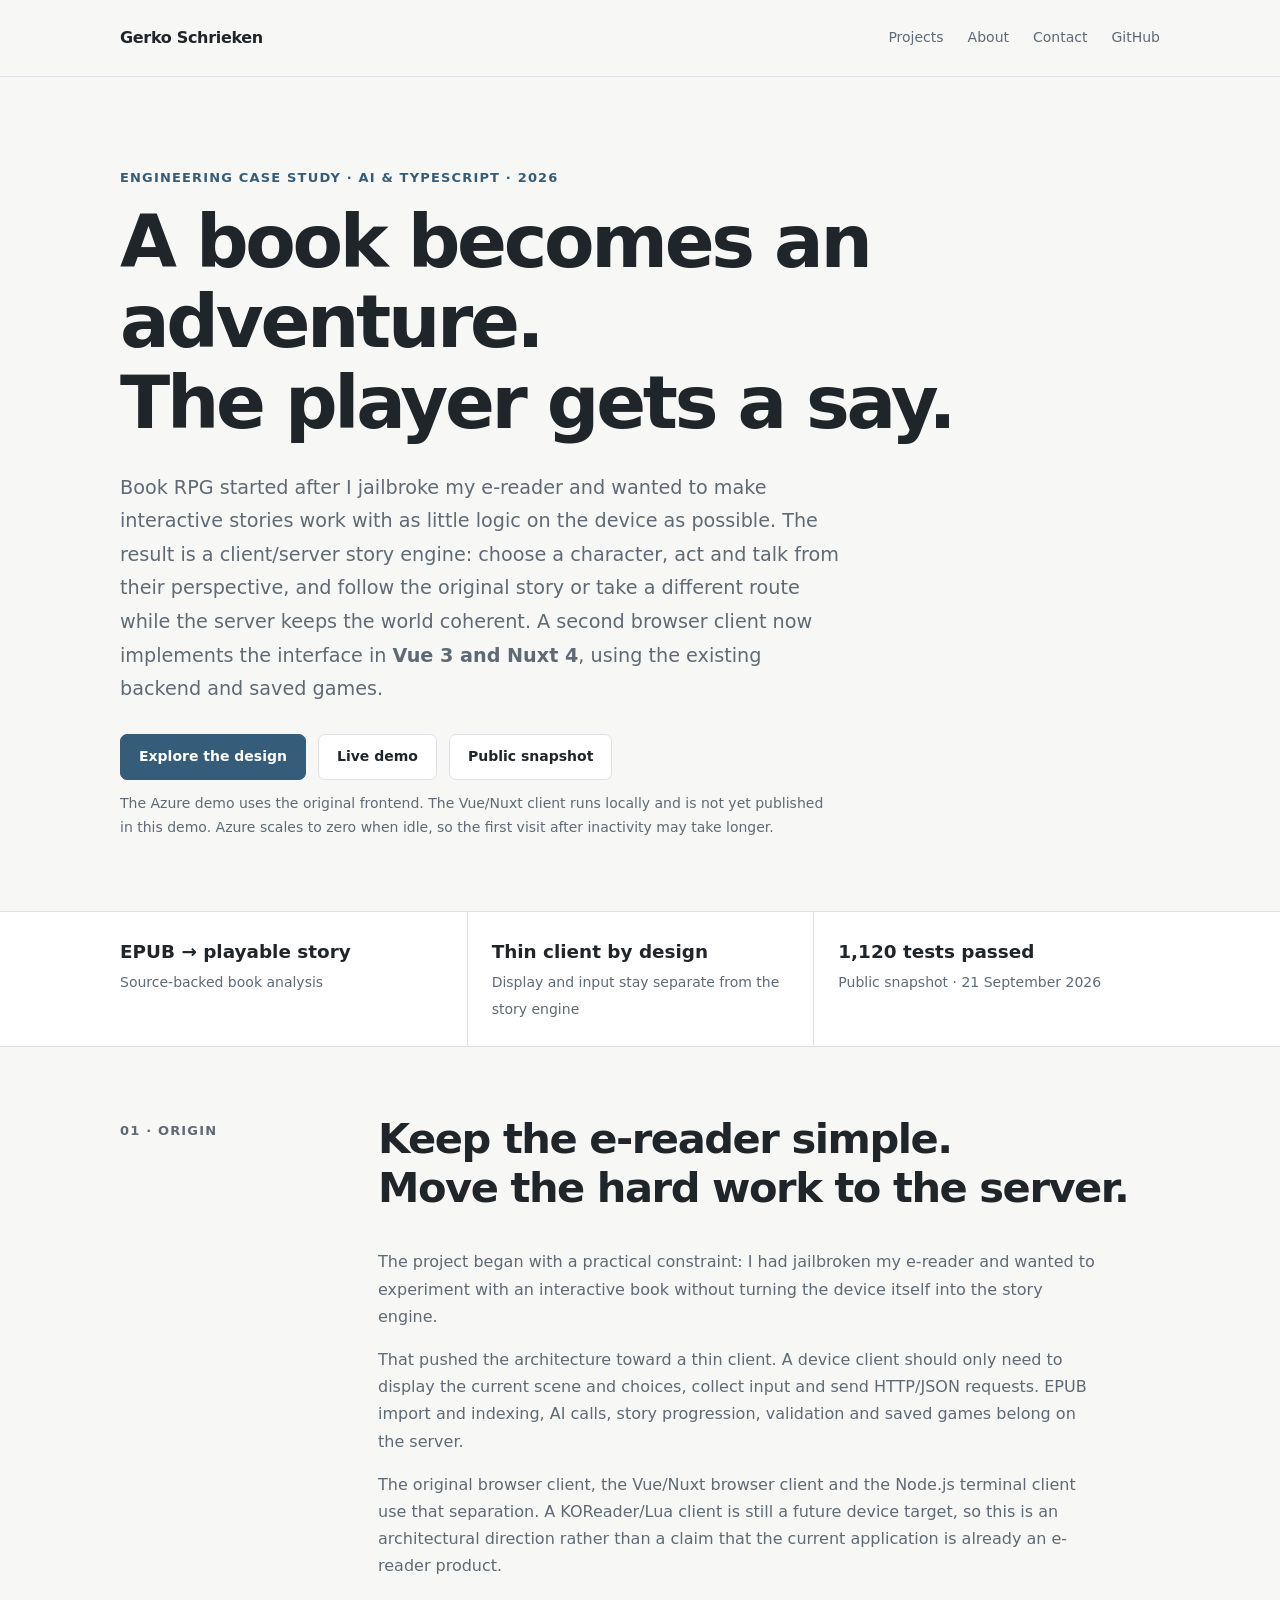
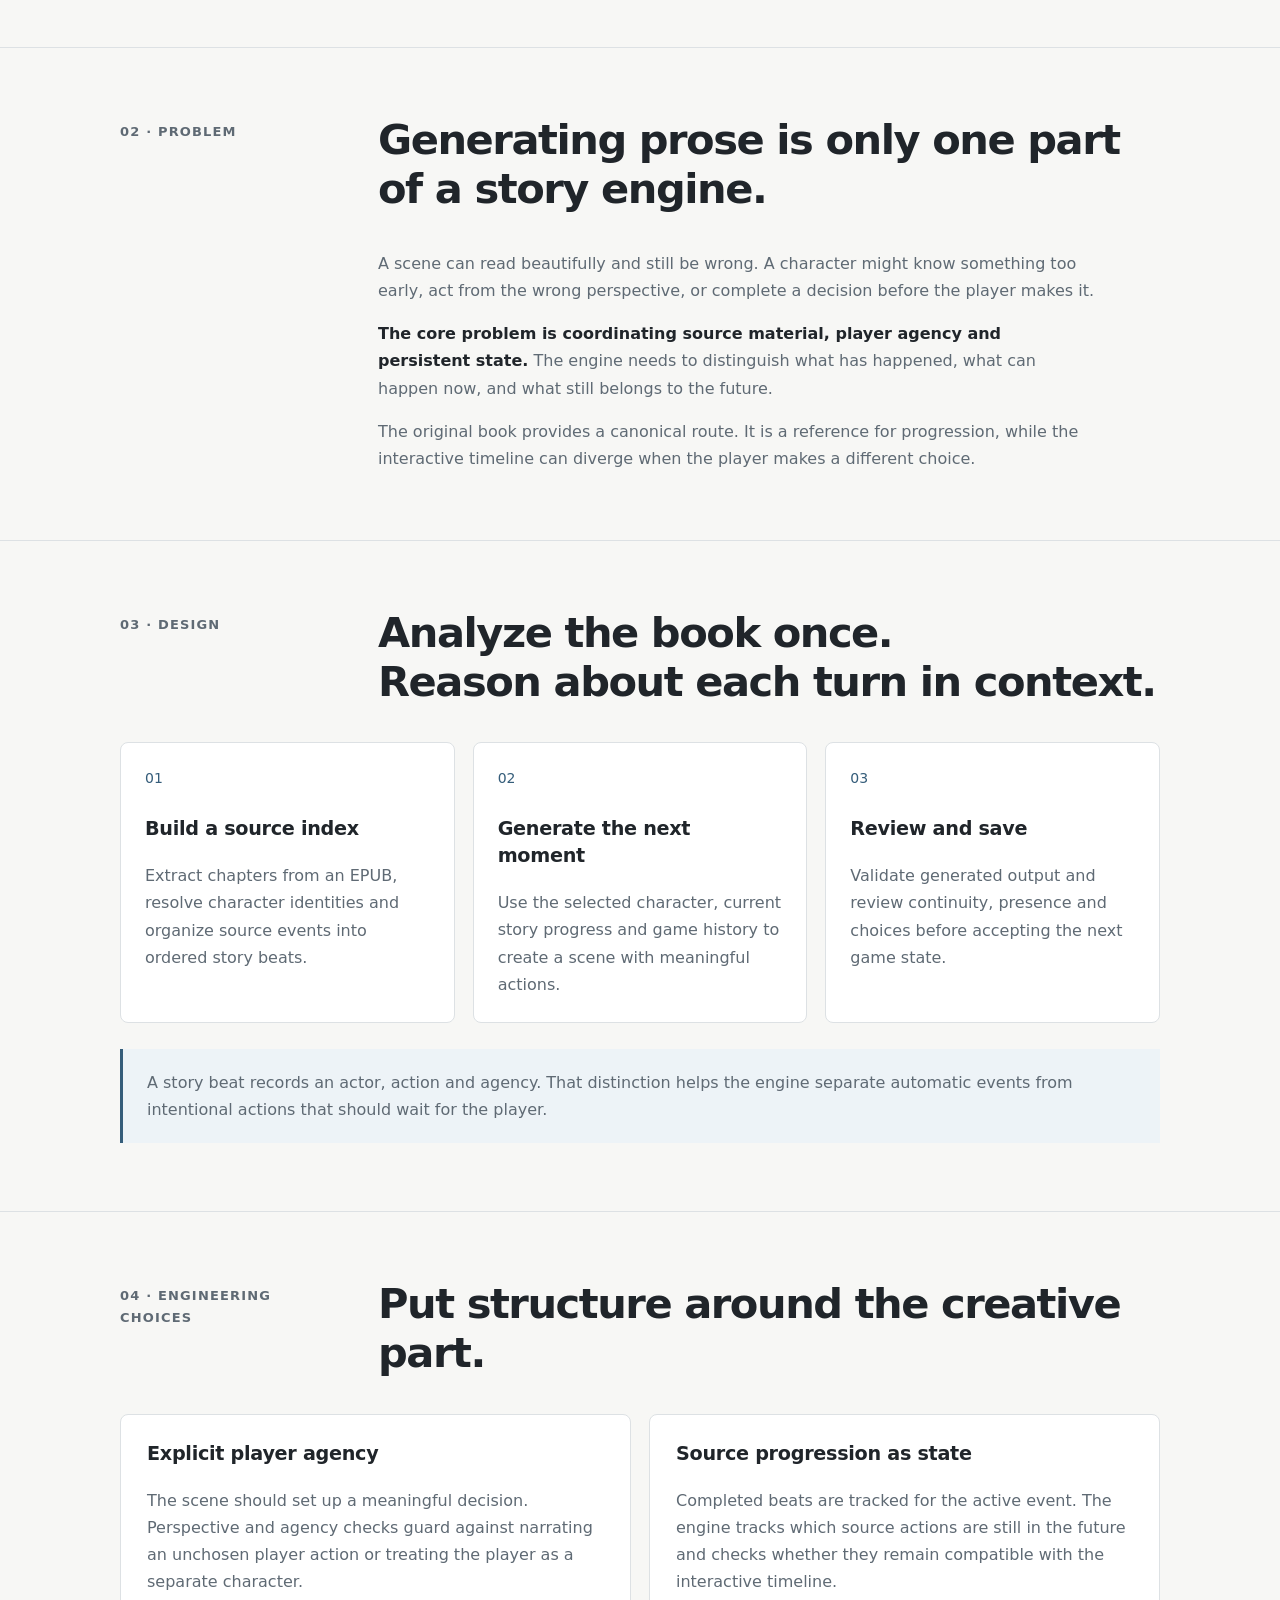
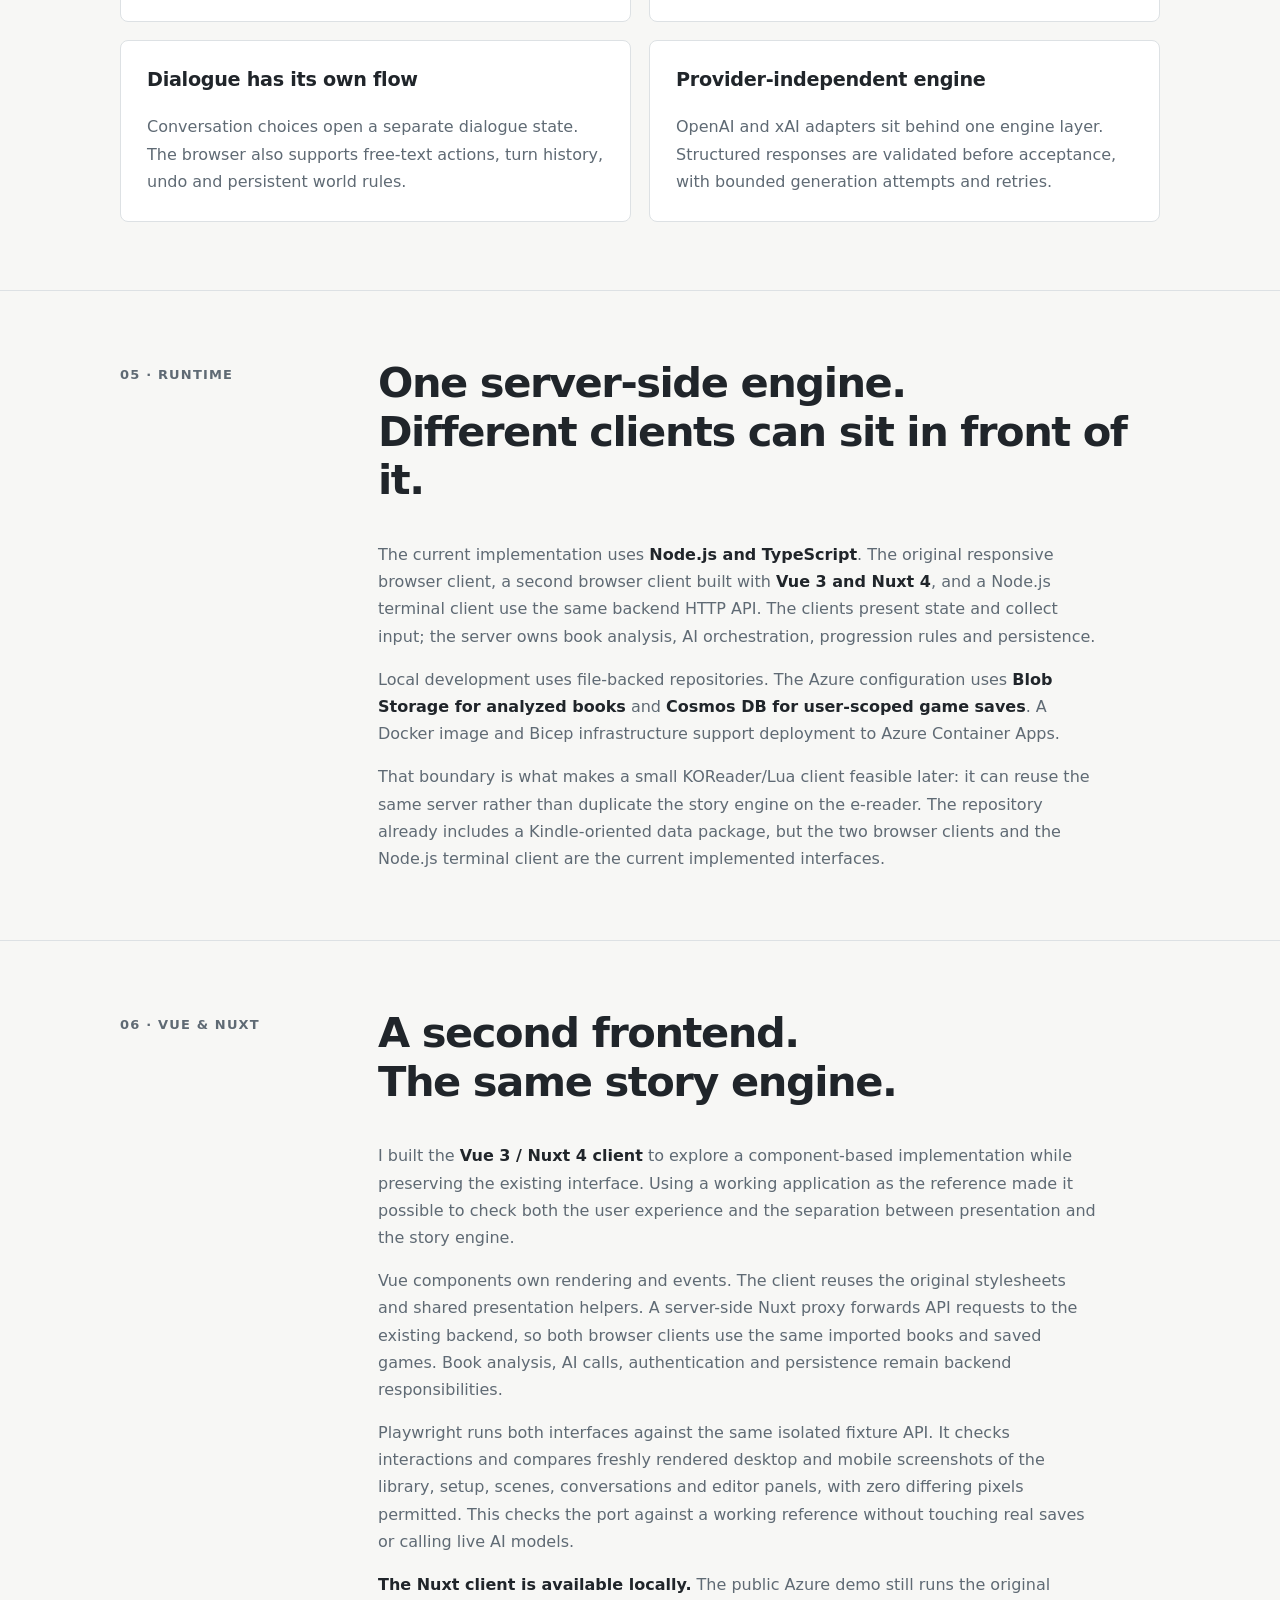
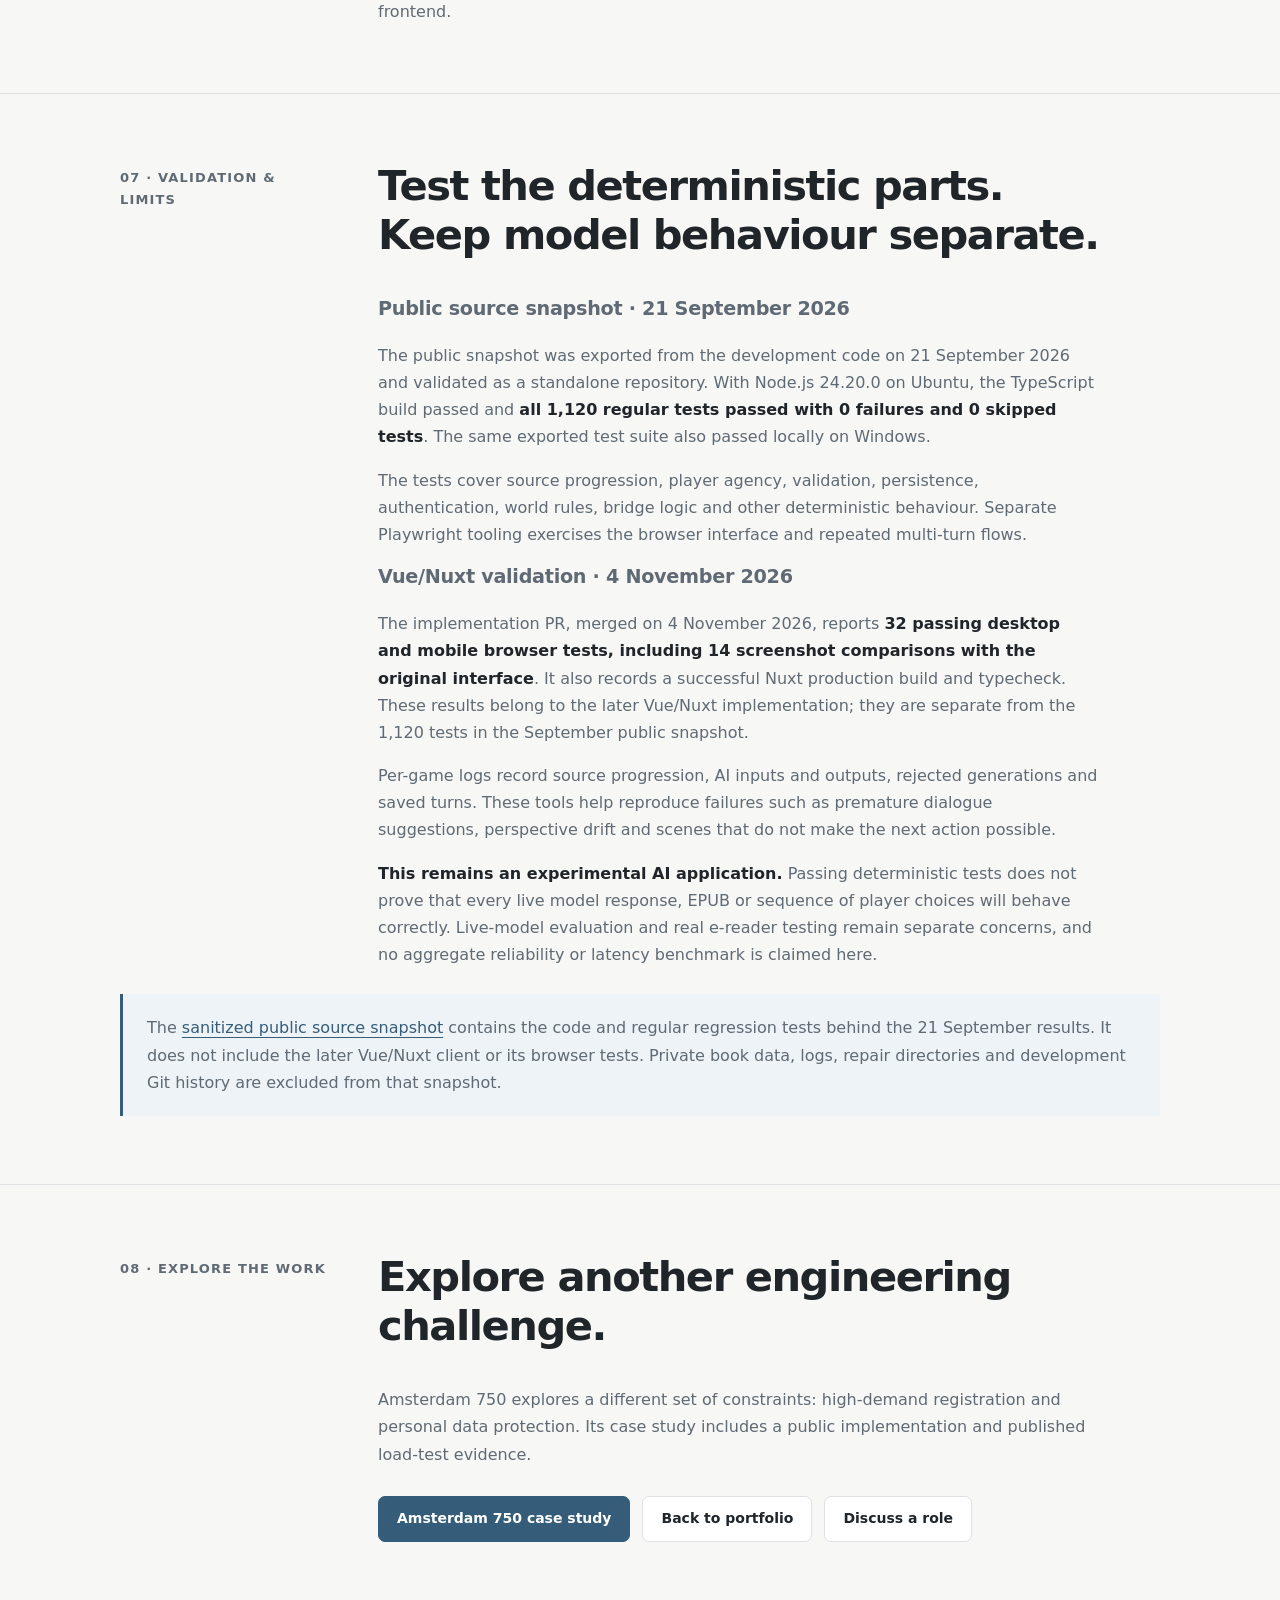
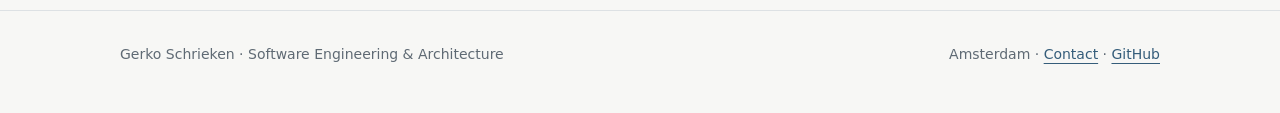
==== commit 00ef3fc8: "Document BookRPG Vue/Nuxt client and separate validation results" ====
--- a/book-rpg/index.html
+++ b/book-rpg/index.html
@@ -1,9 +1,10 @@
-<!doctype html><html lang="en"><head><meta charset="utf-8"><meta name="viewport" content="width=device-width,initial-scale=1"><title>Book RPG — Engineering Case Study | Gerko Schrieken</title><meta name="description" content="How a jailbroken e-reader led to a thin-client story engine for EPUB books, with source-aware progression, player agency and a validated TypeScript implementation."><meta property="og:title" content="Book RPG — Engineering Case Study | Gerko Schrieken"><meta property="og:description" content="How a jailbroken e-reader led to a thin-client story engine for EPUB books, with source-aware progression, player agency and a validated TypeScript implementation."><meta property="og:type" content="website"><link rel="icon" href="../favicon.svg"><link rel="stylesheet" href="../styles.css"></head><body><a class="skip" href="#main">Skip to content</a><header class="topbar"><div class="shell topbar-inner"><a class="brand" href="../">Gerko Schrieken</a><nav class="nav" aria-label="Main navigation"><a href="../#projects">Projects</a><a href="../#about">About</a><a href="../#contact">Contact</a><a href="https://github.com/Gozzy82">GitHub</a></nav></div></header><main id="main"><section class="hero shell"><p class="kicker">Engineering case study · AI &amp; TypeScript · 2026</p><h1>A book becomes an adventure.<br>The player gets a say.</h1><p class="hero-copy">Book RPG started after I jailbroke my e-reader and wanted to make interactive stories work with as little logic on the device as possible. The result is a client/server story engine: choose a character, act and talk from their perspective, and follow the original story or take a different route while the server keeps the world coherent.</p><div class="actions"><a class="button primary" href="#design">Explore the design</a><a class="button" href="https://ca-bookrpg-dev.redcliff-978f3203.westeurope.azurecontainerapps.io/" aria-describedby="book-demo-note">Live demo</a><a class="button" href="https://github.com/Gozzy82/book-rpg-public">Source code</a></div><p class="demo-note" id="book-demo-note">This demo, including its frontend, runs on an Azure server that scales to zero when idle. The first visit after inactivity may take longer while the server starts up.</p></section>
-<div class="strip"><div class="shell strip-inner"><div><strong>EPUB → playable story</strong><span>Source-backed book analysis</span></div><div><strong>Thin client by design</strong><span>Display and input stay separate from the story engine</span></div><div><strong>1,120 tests passed</strong><span>Validated standalone public snapshot</span></div></div></div>
-<section class="section" id="origin"><div class="shell"><div class="section-head"><span class="label">01 · Origin</span><h2>Keep the e-reader simple.<br>Move the hard work to the server.</h2></div><div class="content"><p>The project began with a practical constraint: I had jailbroken my e-reader and wanted to experiment with an interactive book without turning the device itself into the story engine.</p><p>That pushed the architecture toward a thin client. A device client should only need to display the current scene and choices, collect input and send HTTP/JSON requests. EPUB import and indexing, AI calls, story progression, validation and saved games belong on the server.</p><p>The browser and Node.js terminal clients already use that separation. A KOReader/Lua client is still a future device target, so this is an architectural direction rather than a claim that the current application is already an e-reader product.</p></div></div></section>
+<!doctype html><html lang="en"><head><meta charset="utf-8"><meta name="viewport" content="width=device-width,initial-scale=1"><title>Book RPG — Engineering Case Study | Gerko Schrieken</title><meta name="description" content="A TypeScript story engine with Vue 3 and Nuxt 4 sharing the existing API and saved games. Architecture, Playwright comparisons and dated validation results."><meta property="og:title" content="Book RPG — Engineering Case Study | Gerko Schrieken"><meta property="og:description" content="A TypeScript story engine with Vue 3 and Nuxt 4 sharing the existing API and saved games. Architecture, Playwright comparisons and dated validation results."><meta property="og:type" content="website"><link rel="icon" href="../favicon.svg"><link rel="stylesheet" href="../styles.css"></head><body><a class="skip" href="#main">Skip to content</a><header class="topbar"><div class="shell topbar-inner"><a class="brand" href="../">Gerko Schrieken</a><nav class="nav" aria-label="Main navigation"><a href="../#projects">Projects</a><a href="../#about">About</a><a href="../#contact">Contact</a><a href="https://github.com/Gozzy82">GitHub</a></nav></div></header><main id="main"><section class="hero shell"><p class="kicker">Engineering case study · AI &amp; TypeScript · 2026</p><h1>A book becomes an adventure.<br>The player gets a say.</h1><p class="hero-copy">Book RPG started after I jailbroke my e-reader and wanted to make interactive stories work with as little logic on the device as possible. The result is a client/server story engine: choose a character, act and talk from their perspective, and follow the original story or take a different route while the server keeps the world coherent. A second browser client now implements the interface in <strong>Vue 3 and Nuxt 4</strong>, using the existing backend and saved games.</p><div class="actions"><a class="button primary" href="#design">Explore the design</a><a class="button" href="https://ca-bookrpg-dev.redcliff-978f3203.westeurope.azurecontainerapps.io/" aria-describedby="book-demo-note">Live demo</a><a class="button" href="https://github.com/Gozzy82/book-rpg-public" aria-label="Public source snapshot: Book RPG, 21 September 2026">Public snapshot</a></div><p class="demo-note" id="book-demo-note">The Azure demo uses the original frontend. The Vue/Nuxt client runs locally and is not yet published in this demo. Azure scales to zero when idle, so the first visit after inactivity may take longer.</p></section>
+<div class="strip"><div class="shell strip-inner"><div><strong>EPUB → playable story</strong><span>Source-backed book analysis</span></div><div><strong>Thin client by design</strong><span>Display and input stay separate from the story engine</span></div><div><strong>1,120 tests passed</strong><span>Public snapshot · 21 September 2026</span></div></div></div>
+<section class="section" id="origin"><div class="shell"><div class="section-head"><span class="label">01 · Origin</span><h2>Keep the e-reader simple.<br>Move the hard work to the server.</h2></div><div class="content"><p>The project began with a practical constraint: I had jailbroken my e-reader and wanted to experiment with an interactive book without turning the device itself into the story engine.</p><p>That pushed the architecture toward a thin client. A device client should only need to display the current scene and choices, collect input and send HTTP/JSON requests. EPUB import and indexing, AI calls, story progression, validation and saved games belong on the server.</p><p>The original browser client, the Vue/Nuxt browser client and the Node.js terminal client use that separation. A KOReader/Lua client is still a future device target, so this is an architectural direction rather than a claim that the current application is already an e-reader product.</p></div></div></section>
 <section class="section" id="problem"><div class="shell"><div class="section-head"><span class="label">02 · Problem</span><h2>Generating prose is only one part of a story engine.</h2></div><div class="content"><p>A scene can read beautifully and still be wrong. A character might know something too early, act from the wrong perspective, or complete a decision before the player makes it.</p><p><strong>The core problem is coordinating source material, player agency and persistent state.</strong> The engine needs to distinguish what has happened, what can happen now, and what still belongs to the future.</p><p>The original book provides a canonical route. It is a reference for progression, while the interactive timeline can diverge when the player makes a different choice.</p></div></div></section>
 <section class="section" id="design"><div class="shell"><div class="section-head"><span class="label">03 · Design</span><h2>Analyze the book once.<br>Reason about each turn in context.</h2></div><ol class="process"><li><h3>Build a source index</h3><p>Extract chapters from an EPUB, resolve character identities and organize source events into ordered story beats.</p></li><li><h3>Generate the next moment</h3><p>Use the selected character, current story progress and game history to create a scene with meaningful actions.</p></li><li><h3>Review and save</h3><p>Validate generated output and review continuity, presence and choices before accepting the next game state.</p></li></ol><div class="note">A story beat records an actor, action and agency. That distinction helps the engine separate automatic events from intentional actions that should wait for the player.</div></div></section>
 <section class="section"><div class="shell"><div class="section-head"><span class="label">04 · Engineering choices</span><h2>Put structure around the creative part.</h2></div><div class="grid"><article class="card"><h3>Explicit player agency</h3><p>The scene should set up a meaningful decision. Perspective and agency checks guard against narrating an unchosen player action or treating the player as a separate character.</p></article><article class="card"><h3>Source progression as state</h3><p>Completed beats are tracked for the active event. The engine tracks which source actions are still in the future and checks whether they remain compatible with the interactive timeline.</p></article><article class="card"><h3>Dialogue has its own flow</h3><p>Conversation choices open a separate dialogue state. The browser also supports free-text actions, turn history, undo and persistent world rules.</p></article><article class="card"><h3>Provider-independent engine</h3><p>OpenAI and xAI adapters sit behind one engine layer. Structured responses are validated before acceptance, with bounded generation attempts and retries.</p></article></div></div></section>
-<section class="section"><div class="shell"><div class="section-head"><span class="label">05 · Runtime</span><h2>One server-side engine.<br>Different clients can sit in front of it.</h2></div><div class="content"><p>The current implementation uses <strong>Node.js and TypeScript</strong>. A responsive browser client and a terminal client both talk to the same HTTP API. The clients present state and collect input; the server owns book analysis, AI orchestration, progression rules and persistence.</p><p>Local development uses file-backed repositories. The Azure configuration uses <strong>Blob Storage for analyzed books</strong> and <strong>Cosmos DB for user-scoped game saves</strong>. A Docker image and Bicep infrastructure support deployment to Azure Container Apps.</p><p>That boundary is what makes a small KOReader/Lua client feasible later: it can reuse the same server rather than duplicate the story engine on the e-reader. The repository already includes a Kindle-oriented data package, but the browser and Node clients are the current implemented interfaces.</p></div></div></section>
-<section class="section"><div class="shell"><div class="section-head"><span class="label">06 · Validation &amp; limits</span><h2>Test the deterministic parts.<br>Keep model behaviour separate.</h2></div><div class="content"><p>The public snapshot was exported from the development code on 21 September 2026 and validated as a standalone repository. With Node.js 24.20.0 on Ubuntu, the TypeScript build passed and <strong>all 1,120 regular tests passed with 0 failures and 0 skipped tests</strong>. The same exported test suite also passed locally on Windows.</p><p>The tests cover source progression, player agency, validation, persistence, authentication, world rules, bridge logic and other deterministic behaviour. Separate Playwright tooling exercises the browser interface and repeated multi-turn flows.</p><p>Per-game logs record source progression, AI inputs and outputs, rejected generations and saved turns. These tools help reproduce failures such as premature dialogue suggestions, perspective drift and scenes that do not make the next action possible.</p><p><strong>This remains an experimental AI application.</strong> Passing deterministic tests does not prove that every live model response, EPUB or sequence of player choices will behave correctly. Live-model evaluation and real e-reader testing remain separate concerns, and no aggregate reliability or latency benchmark is claimed here.</p></div><div class="note">The <a href="https://github.com/Gozzy82/book-rpg-public">sanitized public source snapshot</a> contains the code and regular regression tests behind these results. Private book data, logs, repair directories and development Git history are excluded from that snapshot.</div></div></section>
-<section class="section"><div class="shell"><div class="section-head"><span class="label">07 · Explore the work</span><h2>Explore another engineering challenge.</h2></div><div class="content"><p>Amsterdam 750 explores a different set of constraints: high-demand registration and personal data protection. Its case study includes a public implementation and published load-test evidence.</p><div class="actions"><a class="button primary" href="https://gozzy82.github.io/amsterdam750-public/">Amsterdam 750 case study</a><a class="button" href="../">Back to portfolio</a><a class="button" href="../#contact">Discuss a role</a></div></div></div></section></main><footer class="footer"><div class="shell footer-inner"><span>Gerko Schrieken · Software Engineering &amp; Architecture</span><span>Amsterdam · <a href="../#contact">Contact</a> · <a href="https://github.com/Gozzy82">GitHub</a></span></div></footer></body></html>+<section class="section"><div class="shell"><div class="section-head"><span class="label">05 · Runtime</span><h2>One server-side engine.<br>Different clients can sit in front of it.</h2></div><div class="content"><p>The current implementation uses <strong>Node.js and TypeScript</strong>. The original responsive browser client, a second browser client built with <strong>Vue 3 and Nuxt 4</strong>, and a Node.js terminal client use the same backend HTTP API. The clients present state and collect input; the server owns book analysis, AI orchestration, progression rules and persistence.</p><p>Local development uses file-backed repositories. The Azure configuration uses <strong>Blob Storage for analyzed books</strong> and <strong>Cosmos DB for user-scoped game saves</strong>. A Docker image and Bicep infrastructure support deployment to Azure Container Apps.</p><p>That boundary is what makes a small KOReader/Lua client feasible later: it can reuse the same server rather than duplicate the story engine on the e-reader. The repository already includes a Kindle-oriented data package, but the two browser clients and the Node.js terminal client are the current implemented interfaces.</p></div></div></section>
+<section class="section" id="vue-nuxt"><div class="shell"><div class="section-head"><span class="label">06 · Vue &amp; Nuxt</span><h2>A second frontend.<br>The same story engine.</h2></div><div class="content"><p>I built the <strong>Vue 3 / Nuxt 4 client</strong> to explore a component-based implementation while preserving the existing interface. Using a working application as the reference made it possible to check both the user experience and the separation between presentation and the story engine.</p><p>Vue components own rendering and events. The client reuses the original stylesheets and shared presentation helpers. A server-side Nuxt proxy forwards API requests to the existing backend, so both browser clients use the same imported books and saved games. Book analysis, AI calls, authentication and persistence remain backend responsibilities.</p><p>Playwright runs both interfaces against the same isolated fixture API. It checks interactions and compares freshly rendered desktop and mobile screenshots of the library, setup, scenes, conversations and editor panels, with zero differing pixels permitted. This checks the port against a working reference without touching real saves or calling live AI models.</p><p><strong>The Nuxt client is available locally.</strong> The public Azure demo still runs the original frontend.</p></div></div></section>
+<section class="section"><div class="shell"><div class="section-head"><span class="label">07 · Validation &amp; limits</span><h2>Test the deterministic parts.<br>Keep model behaviour separate.</h2></div><div class="content"><h3>Public source snapshot · 21 September 2026</h3><p>The public snapshot was exported from the development code on 21 September 2026 and validated as a standalone repository. With Node.js 24.20.0 on Ubuntu, the TypeScript build passed and <strong>all 1,120 regular tests passed with 0 failures and 0 skipped tests</strong>. The same exported test suite also passed locally on Windows.</p><p>The tests cover source progression, player agency, validation, persistence, authentication, world rules, bridge logic and other deterministic behaviour. Separate Playwright tooling exercises the browser interface and repeated multi-turn flows.</p><h3>Vue/Nuxt validation · 4 November 2026</h3><p>The implementation PR, merged on 4 November 2026, reports <strong>32 passing desktop and mobile browser tests, including 14 screenshot comparisons with the original interface</strong>. It also records a successful Nuxt production build and typecheck. These results belong to the later Vue/Nuxt implementation; they are separate from the 1,120 tests in the September public snapshot.</p><p>Per-game logs record source progression, AI inputs and outputs, rejected generations and saved turns. These tools help reproduce failures such as premature dialogue suggestions, perspective drift and scenes that do not make the next action possible.</p><p><strong>This remains an experimental AI application.</strong> Passing deterministic tests does not prove that every live model response, EPUB or sequence of player choices will behave correctly. Live-model evaluation and real e-reader testing remain separate concerns, and no aggregate reliability or latency benchmark is claimed here.</p></div><div class="note">The <a href="https://github.com/Gozzy82/book-rpg-public">sanitized public source snapshot</a> contains the code and regular regression tests behind the 21 September results. It does not include the later Vue/Nuxt client or its browser tests. Private book data, logs, repair directories and development Git history are excluded from that snapshot.</div></div></section>
+<section class="section"><div class="shell"><div class="section-head"><span class="label">08 · Explore the work</span><h2>Explore another engineering challenge.</h2></div><div class="content"><p>Amsterdam 750 explores a different set of constraints: high-demand registration and personal data protection. Its case study includes a public implementation and published load-test evidence.</p><div class="actions"><a class="button primary" href="https://gozzy82.github.io/amsterdam750-public/">Amsterdam 750 case study</a><a class="button" href="../">Back to portfolio</a><a class="button" href="../#contact">Discuss a role</a></div></div></div></section></main><footer class="footer"><div class="shell footer-inner"><span>Gerko Schrieken · Software Engineering &amp; Architecture</span><span>Amsterdam · <a href="../#contact">Contact</a> · <a href="https://github.com/Gozzy82">GitHub</a></span></div></footer></body></html>
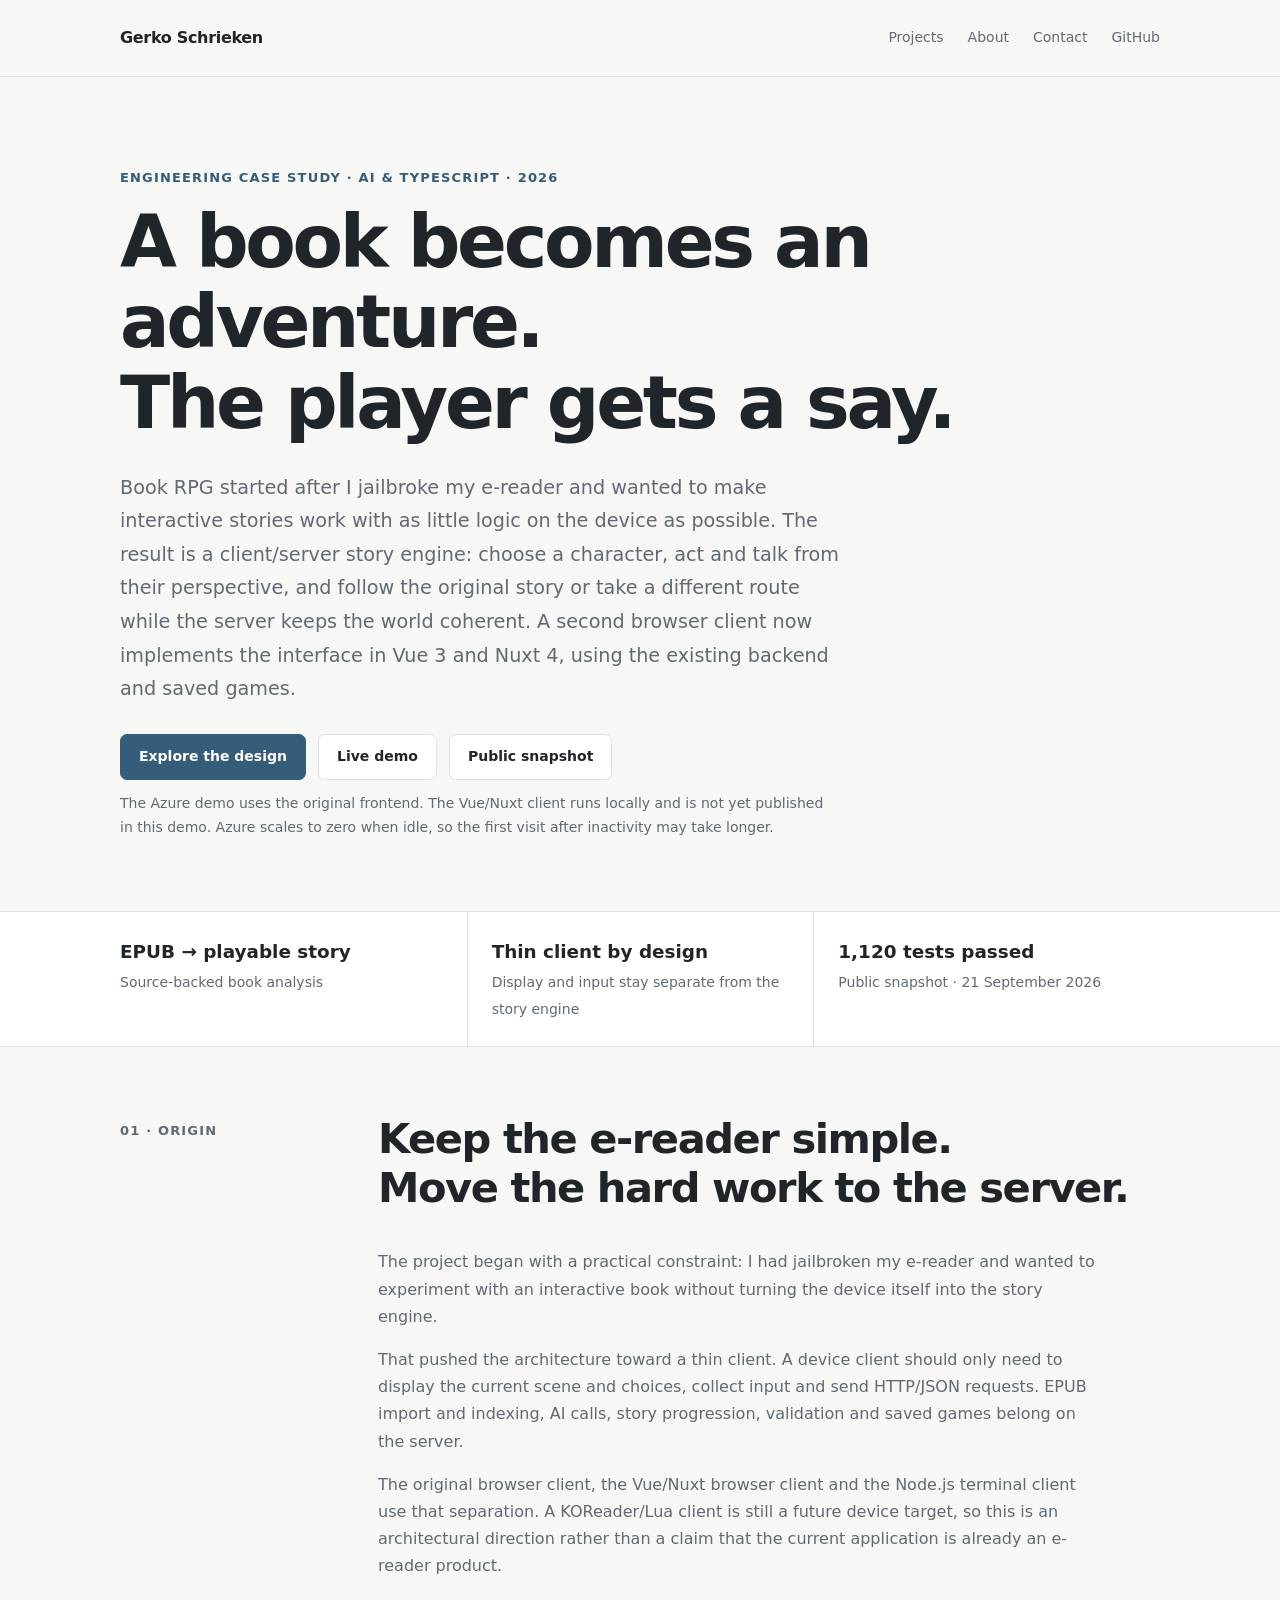
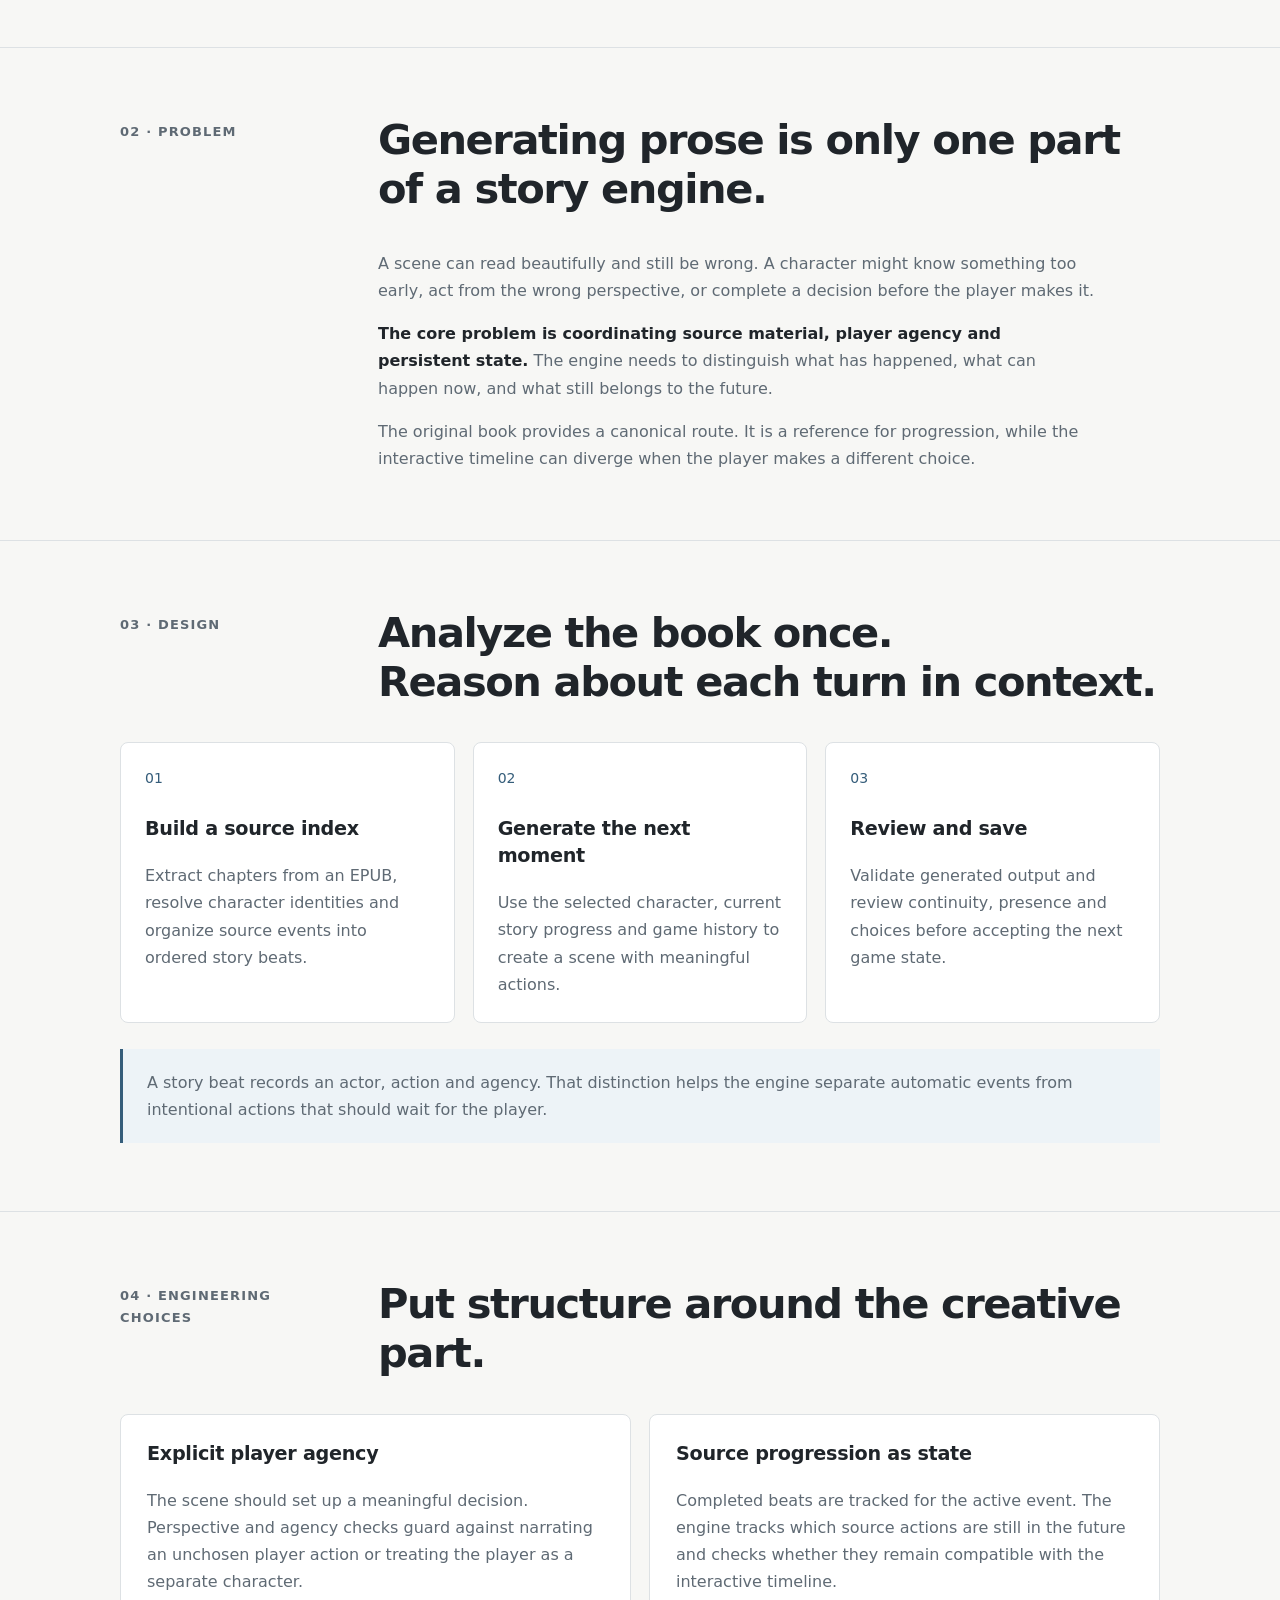
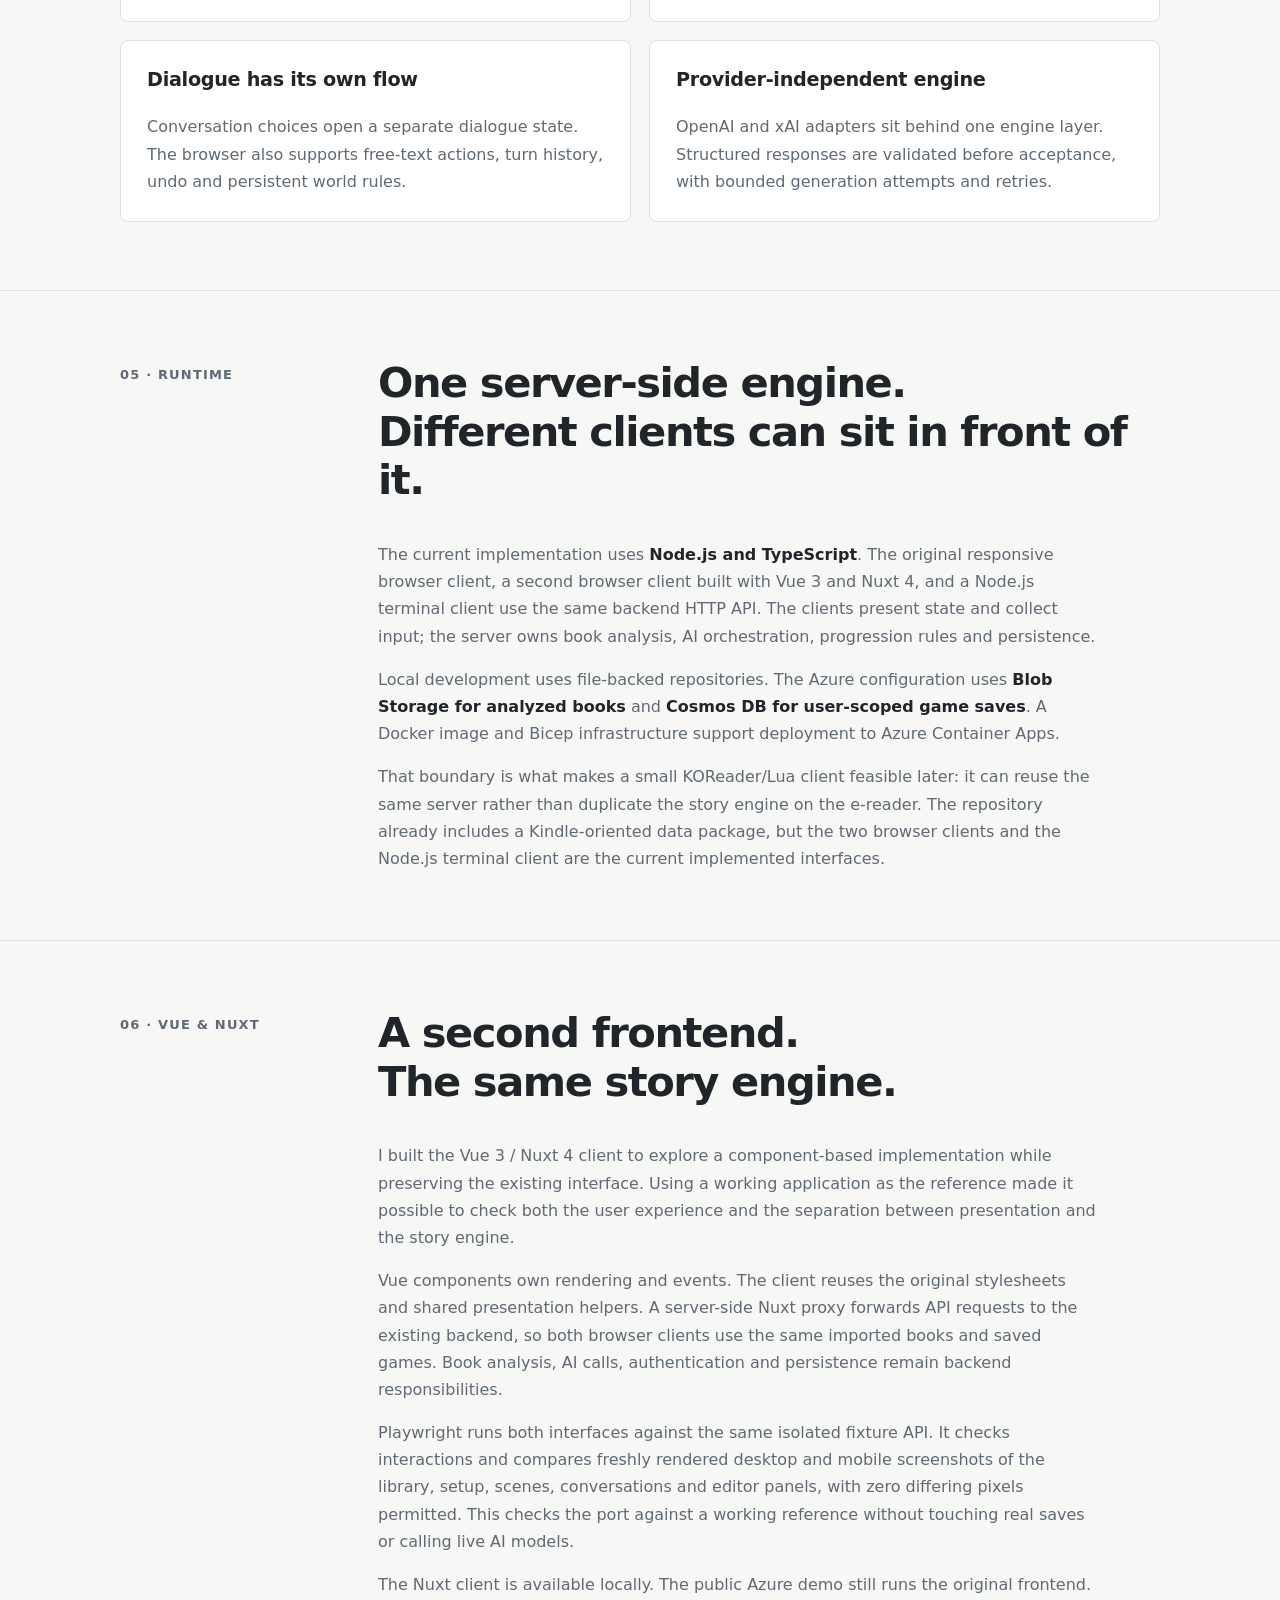
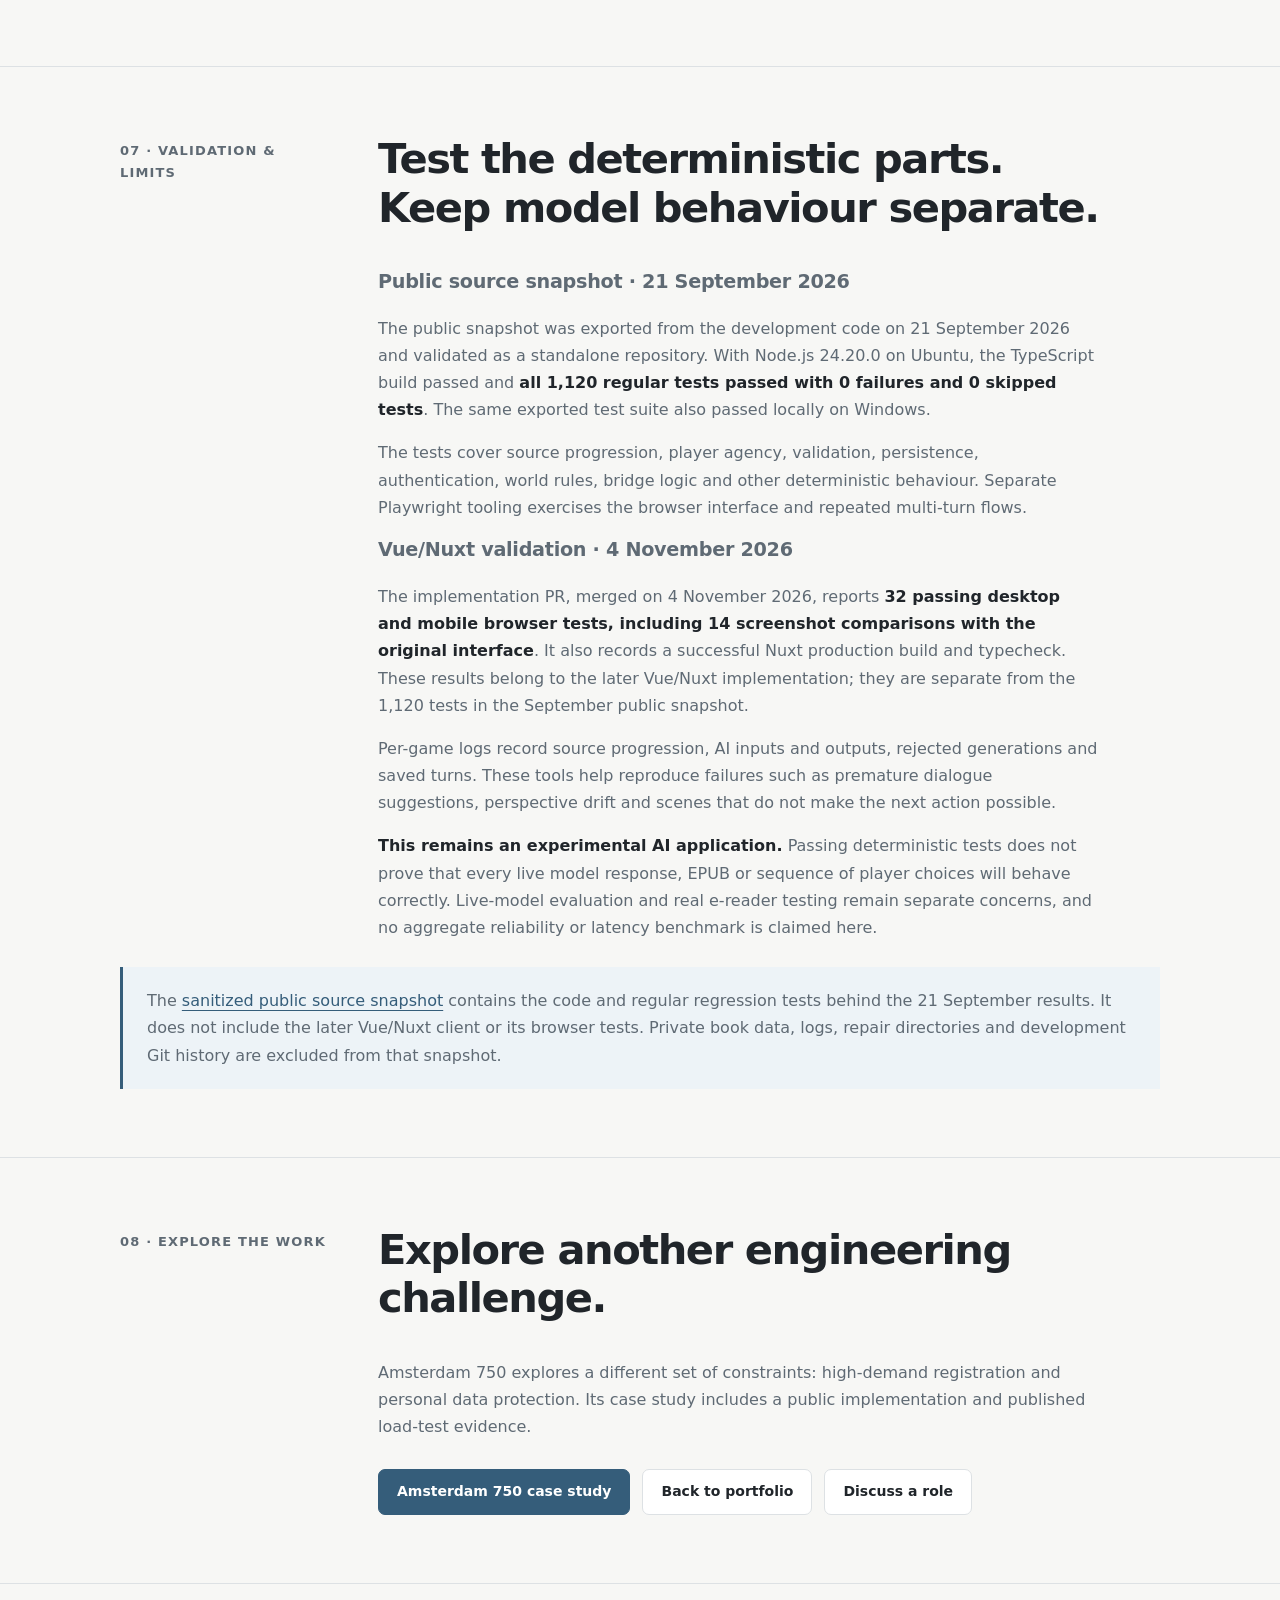
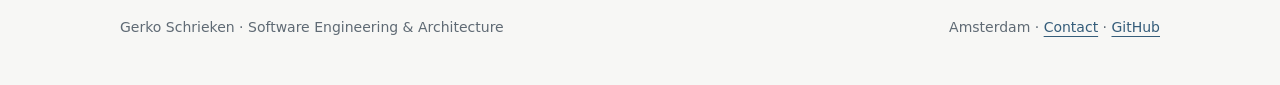
==== commit 5e5104cc: "Remove bold emphasis from Vue and Nuxt descriptions" ====
--- a/book-rpg/index.html
+++ b/book-rpg/index.html
@@ -1,10 +1,10 @@
-<!doctype html><html lang="en"><head><meta charset="utf-8"><meta name="viewport" content="width=device-width,initial-scale=1"><title>Book RPG — Engineering Case Study | Gerko Schrieken</title><meta name="description" content="A TypeScript story engine with Vue 3 and Nuxt 4 sharing the existing API and saved games. Architecture, Playwright comparisons and dated validation results."><meta property="og:title" content="Book RPG — Engineering Case Study | Gerko Schrieken"><meta property="og:description" content="A TypeScript story engine with Vue 3 and Nuxt 4 sharing the existing API and saved games. Architecture, Playwright comparisons and dated validation results."><meta property="og:type" content="website"><link rel="icon" href="../favicon.svg"><link rel="stylesheet" href="../styles.css"></head><body><a class="skip" href="#main">Skip to content</a><header class="topbar"><div class="shell topbar-inner"><a class="brand" href="../">Gerko Schrieken</a><nav class="nav" aria-label="Main navigation"><a href="../#projects">Projects</a><a href="../#about">About</a><a href="../#contact">Contact</a><a href="https://github.com/Gozzy82">GitHub</a></nav></div></header><main id="main"><section class="hero shell"><p class="kicker">Engineering case study · AI &amp; TypeScript · 2026</p><h1>A book becomes an adventure.<br>The player gets a say.</h1><p class="hero-copy">Book RPG started after I jailbroke my e-reader and wanted to make interactive stories work with as little logic on the device as possible. The result is a client/server story engine: choose a character, act and talk from their perspective, and follow the original story or take a different route while the server keeps the world coherent. A second browser client now implements the interface in <strong>Vue 3 and Nuxt 4</strong>, using the existing backend and saved games.</p><div class="actions"><a class="button primary" href="#design">Explore the design</a><a class="button" href="https://ca-bookrpg-dev.redcliff-978f3203.westeurope.azurecontainerapps.io/" aria-describedby="book-demo-note">Live demo</a><a class="button" href="https://github.com/Gozzy82/book-rpg-public" aria-label="Public source snapshot: Book RPG, 21 September 2026">Public snapshot</a></div><p class="demo-note" id="book-demo-note">The Azure demo uses the original frontend. The Vue/Nuxt client runs locally and is not yet published in this demo. Azure scales to zero when idle, so the first visit after inactivity may take longer.</p></section>
+<!doctype html><html lang="en"><head><meta charset="utf-8"><meta name="viewport" content="width=device-width,initial-scale=1"><title>Book RPG — Engineering Case Study | Gerko Schrieken</title><meta name="description" content="A TypeScript story engine with Vue 3 and Nuxt 4 sharing the existing API and saved games. Architecture, Playwright comparisons and dated validation results."><meta property="og:title" content="Book RPG — Engineering Case Study | Gerko Schrieken"><meta property="og:description" content="A TypeScript story engine with Vue 3 and Nuxt 4 sharing the existing API and saved games. Architecture, Playwright comparisons and dated validation results."><meta property="og:type" content="website"><link rel="icon" href="../favicon.svg"><link rel="stylesheet" href="../styles.css"></head><body><a class="skip" href="#main">Skip to content</a><header class="topbar"><div class="shell topbar-inner"><a class="brand" href="../">Gerko Schrieken</a><nav class="nav" aria-label="Main navigation"><a href="../#projects">Projects</a><a href="../#about">About</a><a href="../#contact">Contact</a><a href="https://github.com/Gozzy82">GitHub</a></nav></div></header><main id="main"><section class="hero shell"><p class="kicker">Engineering case study · AI &amp; TypeScript · 2026</p><h1>A book becomes an adventure.<br>The player gets a say.</h1><p class="hero-copy">Book RPG started after I jailbroke my e-reader and wanted to make interactive stories work with as little logic on the device as possible. The result is a client/server story engine: choose a character, act and talk from their perspective, and follow the original story or take a different route while the server keeps the world coherent. A second browser client now implements the interface in Vue 3 and Nuxt 4, using the existing backend and saved games.</p><div class="actions"><a class="button primary" href="#design">Explore the design</a><a class="button" href="https://ca-bookrpg-dev.redcliff-978f3203.westeurope.azurecontainerapps.io/" aria-describedby="book-demo-note">Live demo</a><a class="button" href="https://github.com/Gozzy82/book-rpg-public" aria-label="Public source snapshot: Book RPG, 21 September 2026">Public snapshot</a></div><p class="demo-note" id="book-demo-note">The Azure demo uses the original frontend. The Vue/Nuxt client runs locally and is not yet published in this demo. Azure scales to zero when idle, so the first visit after inactivity may take longer.</p></section>
 <div class="strip"><div class="shell strip-inner"><div><strong>EPUB → playable story</strong><span>Source-backed book analysis</span></div><div><strong>Thin client by design</strong><span>Display and input stay separate from the story engine</span></div><div><strong>1,120 tests passed</strong><span>Public snapshot · 21 September 2026</span></div></div></div>
 <section class="section" id="origin"><div class="shell"><div class="section-head"><span class="label">01 · Origin</span><h2>Keep the e-reader simple.<br>Move the hard work to the server.</h2></div><div class="content"><p>The project began with a practical constraint: I had jailbroken my e-reader and wanted to experiment with an interactive book without turning the device itself into the story engine.</p><p>That pushed the architecture toward a thin client. A device client should only need to display the current scene and choices, collect input and send HTTP/JSON requests. EPUB import and indexing, AI calls, story progression, validation and saved games belong on the server.</p><p>The original browser client, the Vue/Nuxt browser client and the Node.js terminal client use that separation. A KOReader/Lua client is still a future device target, so this is an architectural direction rather than a claim that the current application is already an e-reader product.</p></div></div></section>
 <section class="section" id="problem"><div class="shell"><div class="section-head"><span class="label">02 · Problem</span><h2>Generating prose is only one part of a story engine.</h2></div><div class="content"><p>A scene can read beautifully and still be wrong. A character might know something too early, act from the wrong perspective, or complete a decision before the player makes it.</p><p><strong>The core problem is coordinating source material, player agency and persistent state.</strong> The engine needs to distinguish what has happened, what can happen now, and what still belongs to the future.</p><p>The original book provides a canonical route. It is a reference for progression, while the interactive timeline can diverge when the player makes a different choice.</p></div></div></section>
 <section class="section" id="design"><div class="shell"><div class="section-head"><span class="label">03 · Design</span><h2>Analyze the book once.<br>Reason about each turn in context.</h2></div><ol class="process"><li><h3>Build a source index</h3><p>Extract chapters from an EPUB, resolve character identities and organize source events into ordered story beats.</p></li><li><h3>Generate the next moment</h3><p>Use the selected character, current story progress and game history to create a scene with meaningful actions.</p></li><li><h3>Review and save</h3><p>Validate generated output and review continuity, presence and choices before accepting the next game state.</p></li></ol><div class="note">A story beat records an actor, action and agency. That distinction helps the engine separate automatic events from intentional actions that should wait for the player.</div></div></section>
 <section class="section"><div class="shell"><div class="section-head"><span class="label">04 · Engineering choices</span><h2>Put structure around the creative part.</h2></div><div class="grid"><article class="card"><h3>Explicit player agency</h3><p>The scene should set up a meaningful decision. Perspective and agency checks guard against narrating an unchosen player action or treating the player as a separate character.</p></article><article class="card"><h3>Source progression as state</h3><p>Completed beats are tracked for the active event. The engine tracks which source actions are still in the future and checks whether they remain compatible with the interactive timeline.</p></article><article class="card"><h3>Dialogue has its own flow</h3><p>Conversation choices open a separate dialogue state. The browser also supports free-text actions, turn history, undo and persistent world rules.</p></article><article class="card"><h3>Provider-independent engine</h3><p>OpenAI and xAI adapters sit behind one engine layer. Structured responses are validated before acceptance, with bounded generation attempts and retries.</p></article></div></div></section>
-<section class="section"><div class="shell"><div class="section-head"><span class="label">05 · Runtime</span><h2>One server-side engine.<br>Different clients can sit in front of it.</h2></div><div class="content"><p>The current implementation uses <strong>Node.js and TypeScript</strong>. The original responsive browser client, a second browser client built with <strong>Vue 3 and Nuxt 4</strong>, and a Node.js terminal client use the same backend HTTP API. The clients present state and collect input; the server owns book analysis, AI orchestration, progression rules and persistence.</p><p>Local development uses file-backed repositories. The Azure configuration uses <strong>Blob Storage for analyzed books</strong> and <strong>Cosmos DB for user-scoped game saves</strong>. A Docker image and Bicep infrastructure support deployment to Azure Container Apps.</p><p>That boundary is what makes a small KOReader/Lua client feasible later: it can reuse the same server rather than duplicate the story engine on the e-reader. The repository already includes a Kindle-oriented data package, but the two browser clients and the Node.js terminal client are the current implemented interfaces.</p></div></div></section>
-<section class="section" id="vue-nuxt"><div class="shell"><div class="section-head"><span class="label">06 · Vue &amp; Nuxt</span><h2>A second frontend.<br>The same story engine.</h2></div><div class="content"><p>I built the <strong>Vue 3 / Nuxt 4 client</strong> to explore a component-based implementation while preserving the existing interface. Using a working application as the reference made it possible to check both the user experience and the separation between presentation and the story engine.</p><p>Vue components own rendering and events. The client reuses the original stylesheets and shared presentation helpers. A server-side Nuxt proxy forwards API requests to the existing backend, so both browser clients use the same imported books and saved games. Book analysis, AI calls, authentication and persistence remain backend responsibilities.</p><p>Playwright runs both interfaces against the same isolated fixture API. It checks interactions and compares freshly rendered desktop and mobile screenshots of the library, setup, scenes, conversations and editor panels, with zero differing pixels permitted. This checks the port against a working reference without touching real saves or calling live AI models.</p><p><strong>The Nuxt client is available locally.</strong> The public Azure demo still runs the original frontend.</p></div></div></section>
+<section class="section"><div class="shell"><div class="section-head"><span class="label">05 · Runtime</span><h2>One server-side engine.<br>Different clients can sit in front of it.</h2></div><div class="content"><p>The current implementation uses <strong>Node.js and TypeScript</strong>. The original responsive browser client, a second browser client built with Vue 3 and Nuxt 4, and a Node.js terminal client use the same backend HTTP API. The clients present state and collect input; the server owns book analysis, AI orchestration, progression rules and persistence.</p><p>Local development uses file-backed repositories. The Azure configuration uses <strong>Blob Storage for analyzed books</strong> and <strong>Cosmos DB for user-scoped game saves</strong>. A Docker image and Bicep infrastructure support deployment to Azure Container Apps.</p><p>That boundary is what makes a small KOReader/Lua client feasible later: it can reuse the same server rather than duplicate the story engine on the e-reader. The repository already includes a Kindle-oriented data package, but the two browser clients and the Node.js terminal client are the current implemented interfaces.</p></div></div></section>
+<section class="section" id="vue-nuxt"><div class="shell"><div class="section-head"><span class="label">06 · Vue &amp; Nuxt</span><h2>A second frontend.<br>The same story engine.</h2></div><div class="content"><p>I built the Vue 3 / Nuxt 4 client to explore a component-based implementation while preserving the existing interface. Using a working application as the reference made it possible to check both the user experience and the separation between presentation and the story engine.</p><p>Vue components own rendering and events. The client reuses the original stylesheets and shared presentation helpers. A server-side Nuxt proxy forwards API requests to the existing backend, so both browser clients use the same imported books and saved games. Book analysis, AI calls, authentication and persistence remain backend responsibilities.</p><p>Playwright runs both interfaces against the same isolated fixture API. It checks interactions and compares freshly rendered desktop and mobile screenshots of the library, setup, scenes, conversations and editor panels, with zero differing pixels permitted. This checks the port against a working reference without touching real saves or calling live AI models.</p><p>The Nuxt client is available locally. The public Azure demo still runs the original frontend.</p></div></div></section>
 <section class="section"><div class="shell"><div class="section-head"><span class="label">07 · Validation &amp; limits</span><h2>Test the deterministic parts.<br>Keep model behaviour separate.</h2></div><div class="content"><h3>Public source snapshot · 21 September 2026</h3><p>The public snapshot was exported from the development code on 21 September 2026 and validated as a standalone repository. With Node.js 24.20.0 on Ubuntu, the TypeScript build passed and <strong>all 1,120 regular tests passed with 0 failures and 0 skipped tests</strong>. The same exported test suite also passed locally on Windows.</p><p>The tests cover source progression, player agency, validation, persistence, authentication, world rules, bridge logic and other deterministic behaviour. Separate Playwright tooling exercises the browser interface and repeated multi-turn flows.</p><h3>Vue/Nuxt validation · 4 November 2026</h3><p>The implementation PR, merged on 4 November 2026, reports <strong>32 passing desktop and mobile browser tests, including 14 screenshot comparisons with the original interface</strong>. It also records a successful Nuxt production build and typecheck. These results belong to the later Vue/Nuxt implementation; they are separate from the 1,120 tests in the September public snapshot.</p><p>Per-game logs record source progression, AI inputs and outputs, rejected generations and saved turns. These tools help reproduce failures such as premature dialogue suggestions, perspective drift and scenes that do not make the next action possible.</p><p><strong>This remains an experimental AI application.</strong> Passing deterministic tests does not prove that every live model response, EPUB or sequence of player choices will behave correctly. Live-model evaluation and real e-reader testing remain separate concerns, and no aggregate reliability or latency benchmark is claimed here.</p></div><div class="note">The <a href="https://github.com/Gozzy82/book-rpg-public">sanitized public source snapshot</a> contains the code and regular regression tests behind the 21 September results. It does not include the later Vue/Nuxt client or its browser tests. Private book data, logs, repair directories and development Git history are excluded from that snapshot.</div></div></section>
 <section class="section"><div class="shell"><div class="section-head"><span class="label">08 · Explore the work</span><h2>Explore another engineering challenge.</h2></div><div class="content"><p>Amsterdam 750 explores a different set of constraints: high-demand registration and personal data protection. Its case study includes a public implementation and published load-test evidence.</p><div class="actions"><a class="button primary" href="https://gozzy82.github.io/amsterdam750-public/">Amsterdam 750 case study</a><a class="button" href="../">Back to portfolio</a><a class="button" href="../#contact">Discuss a role</a></div></div></div></section></main><footer class="footer"><div class="shell footer-inner"><span>Gerko Schrieken · Software Engineering &amp; Architecture</span><span>Amsterdam · <a href="../#contact">Contact</a> · <a href="https://github.com/Gozzy82">GitHub</a></span></div></footer></body></html>
